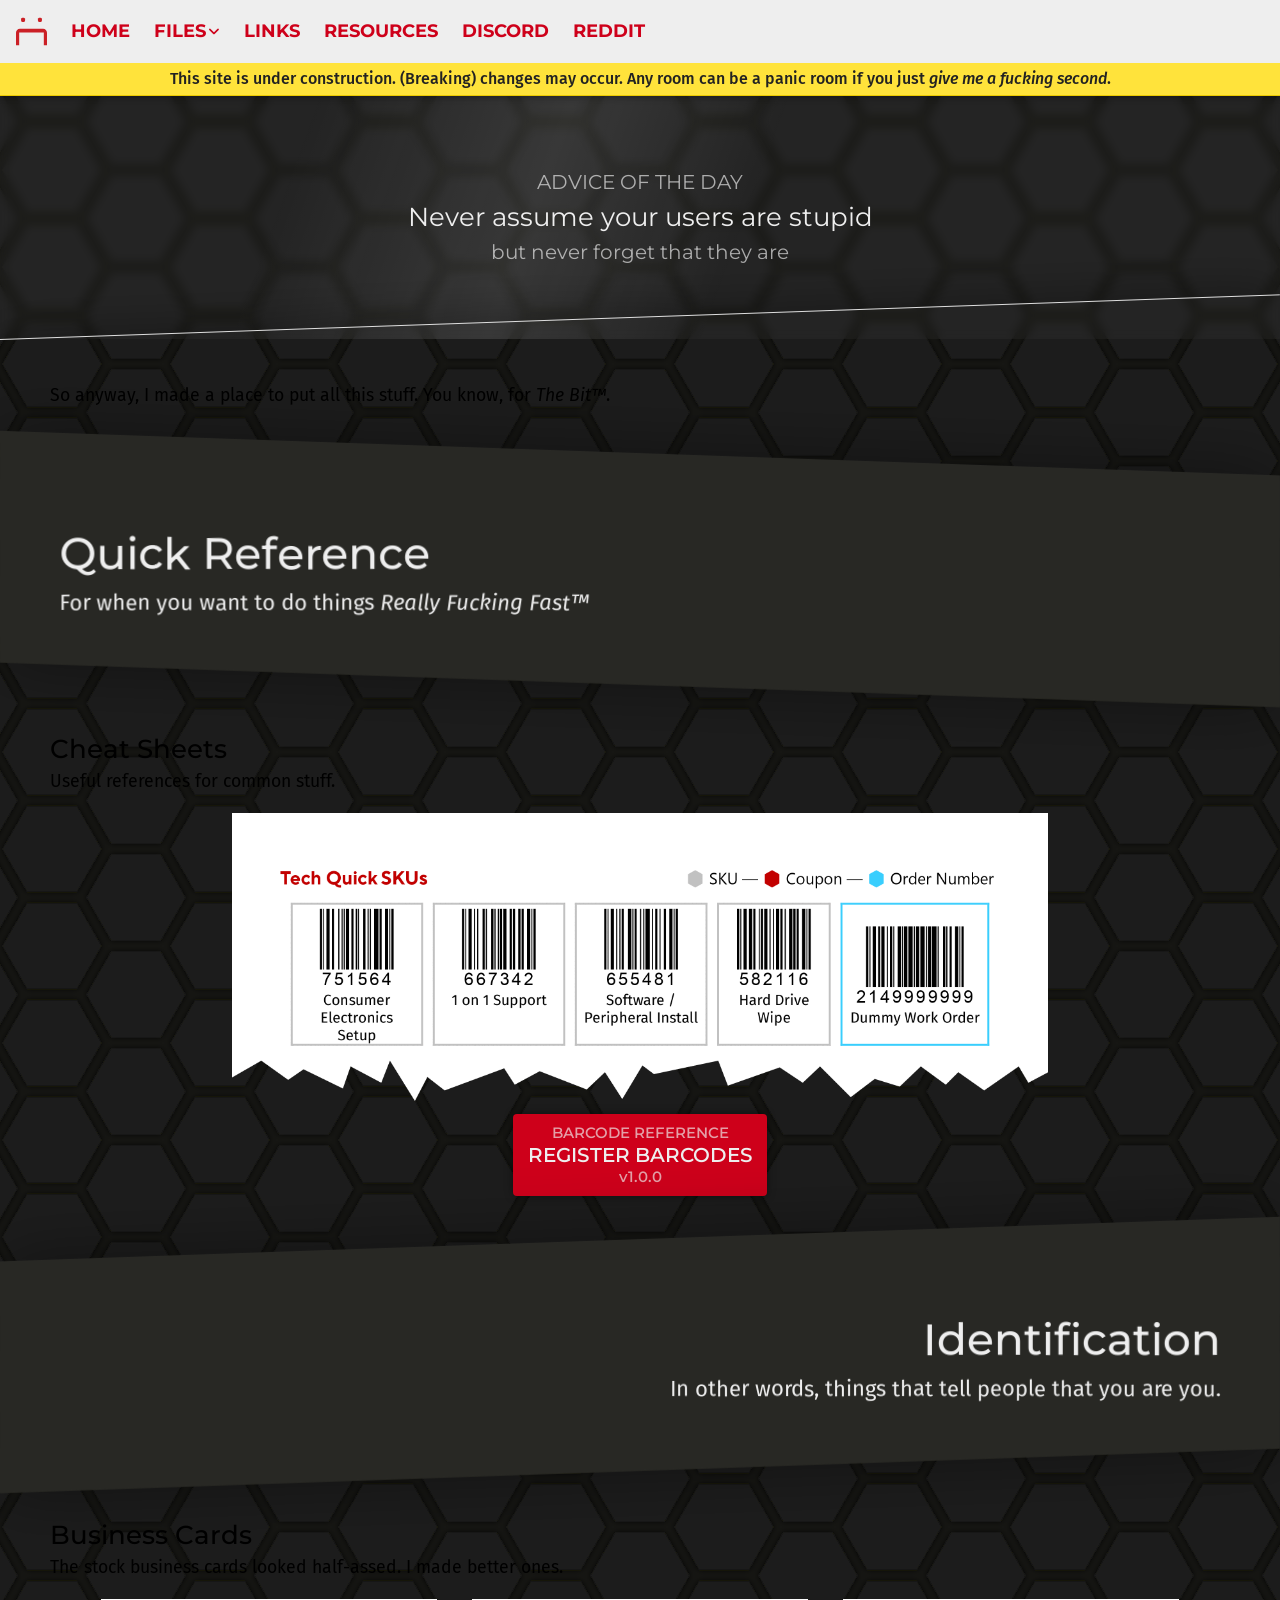
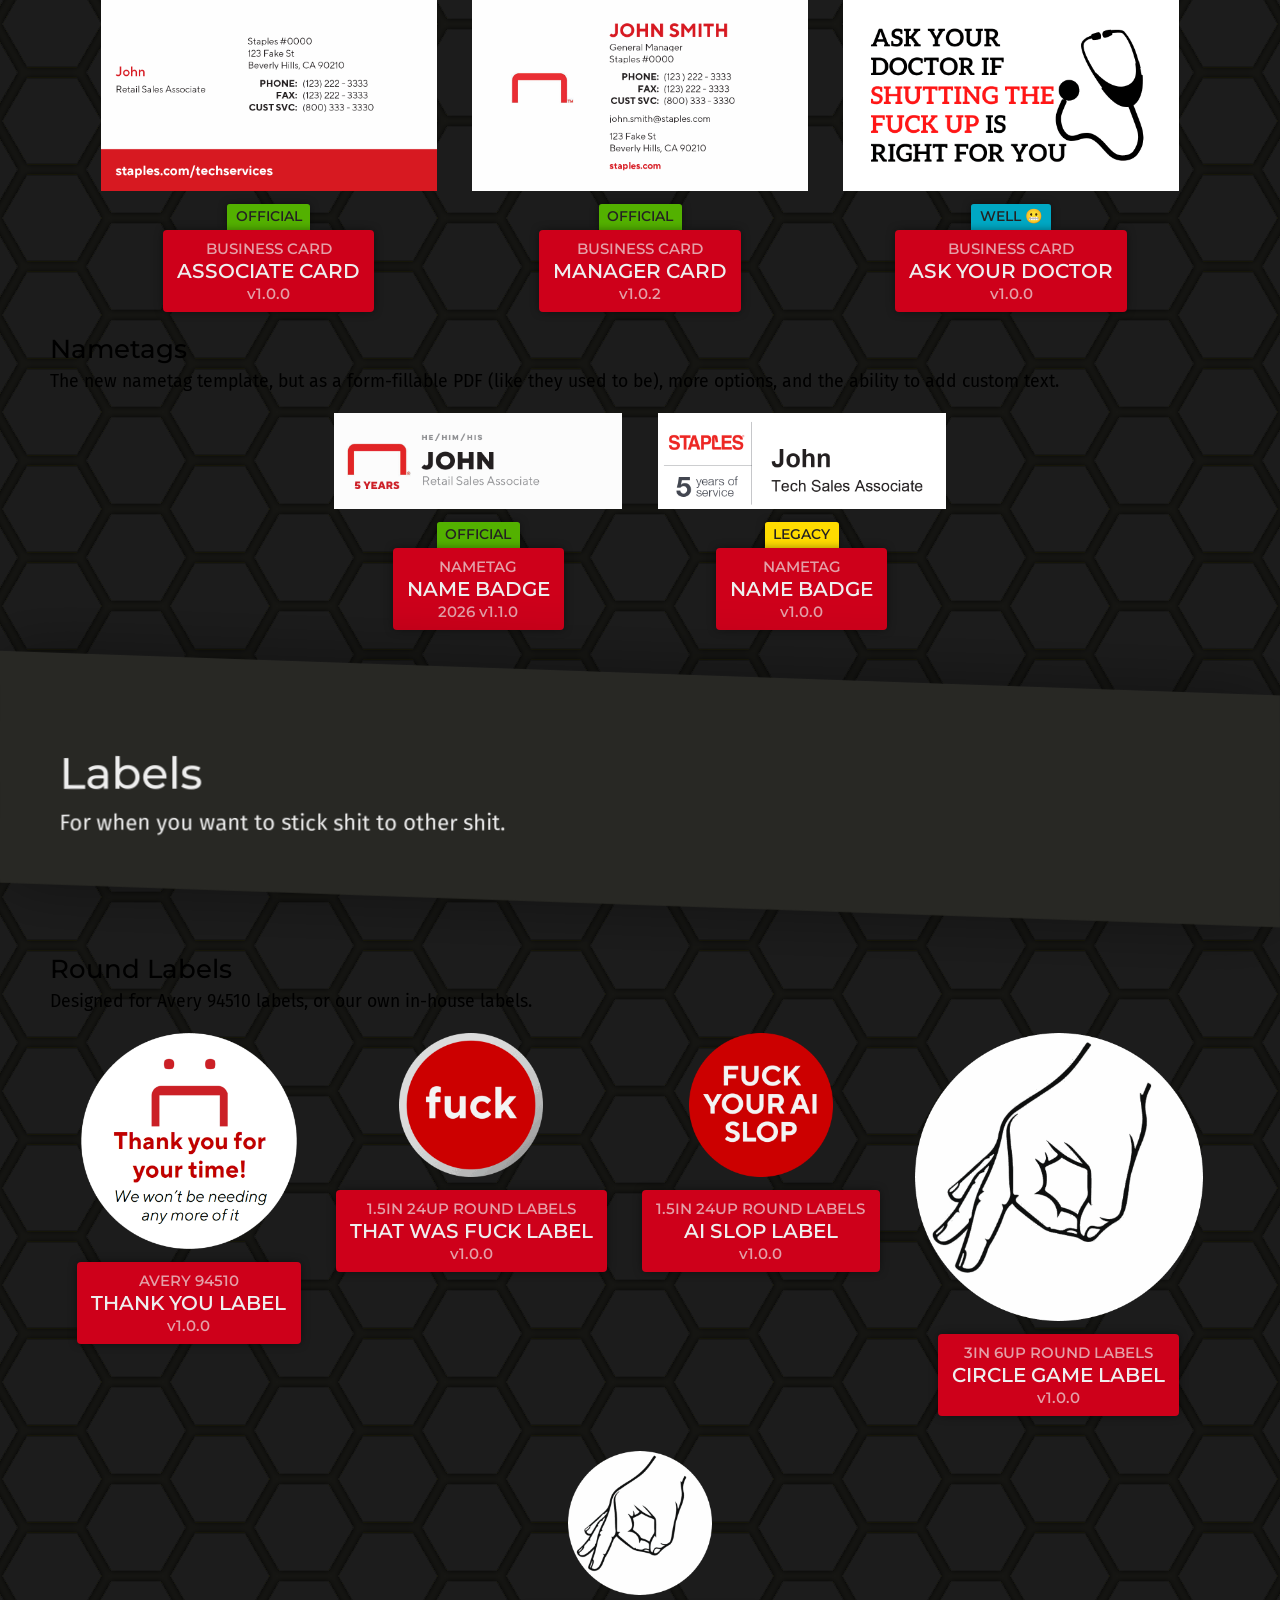
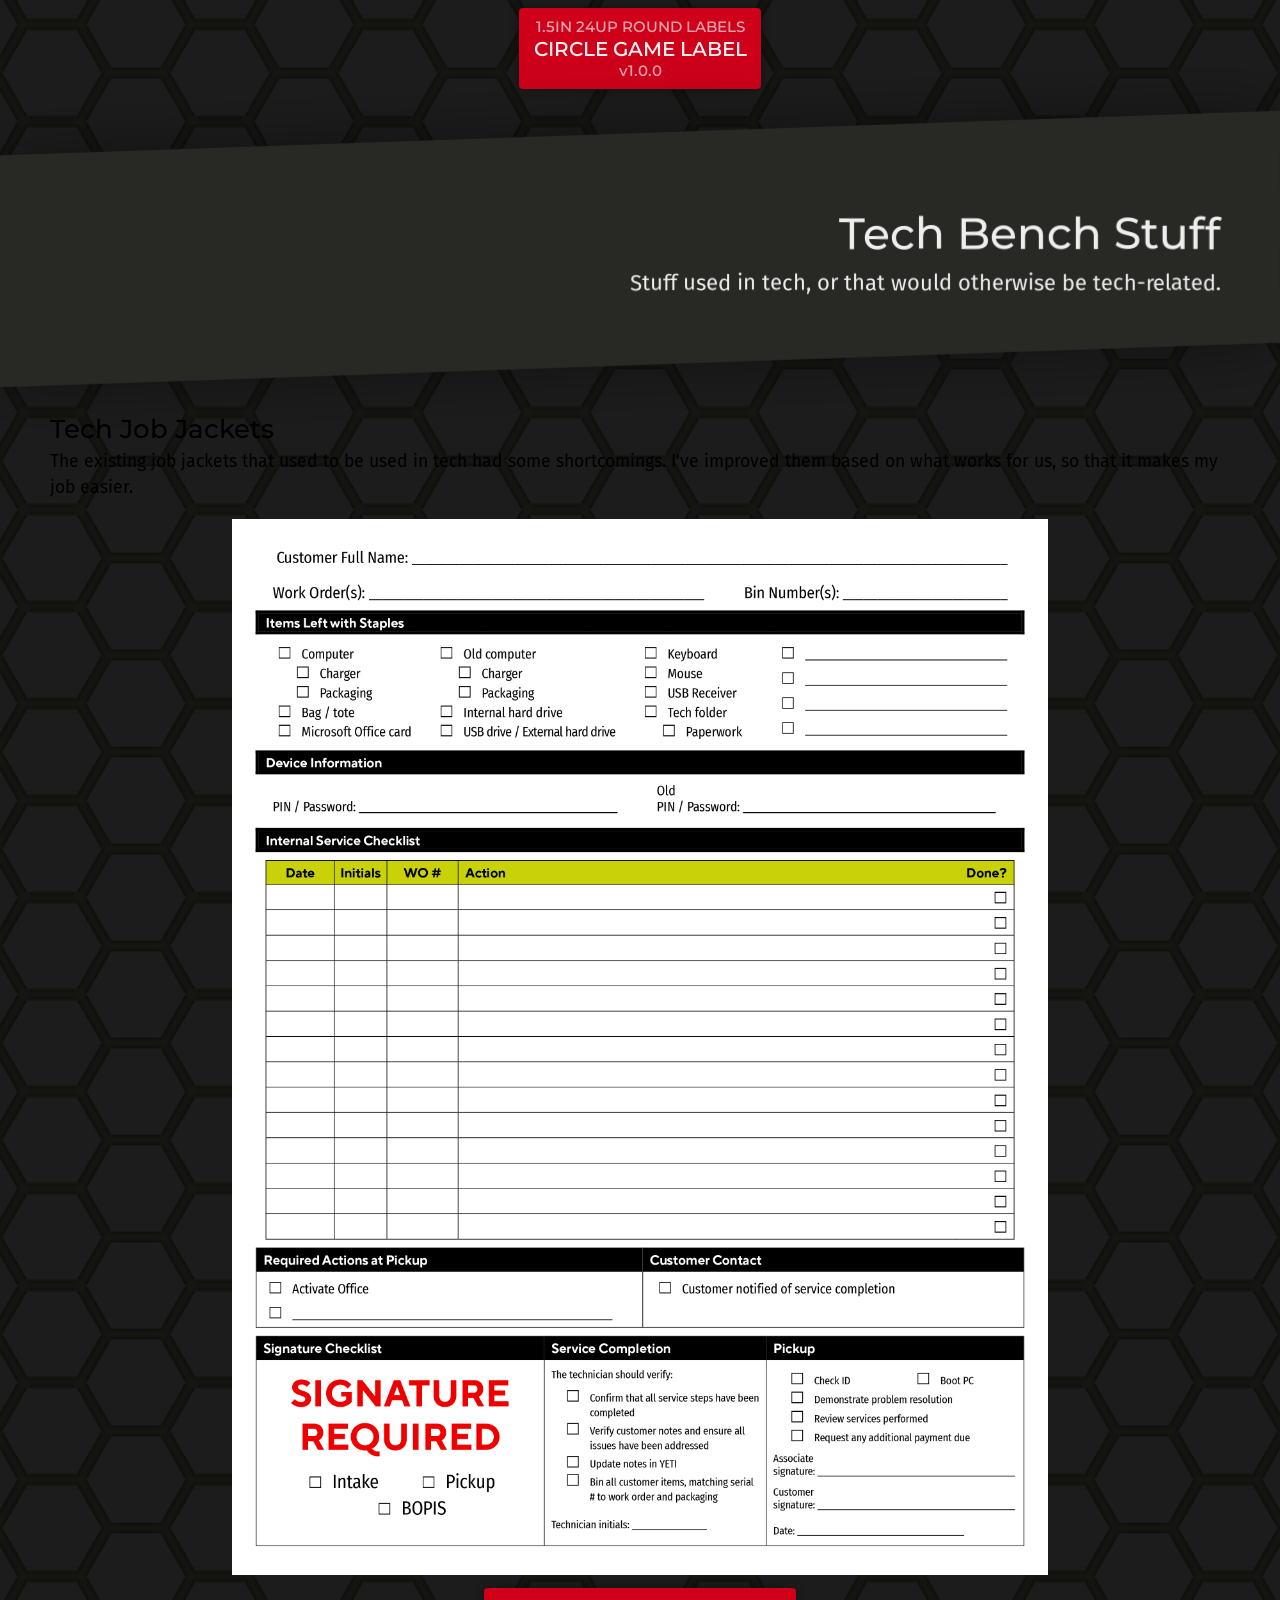
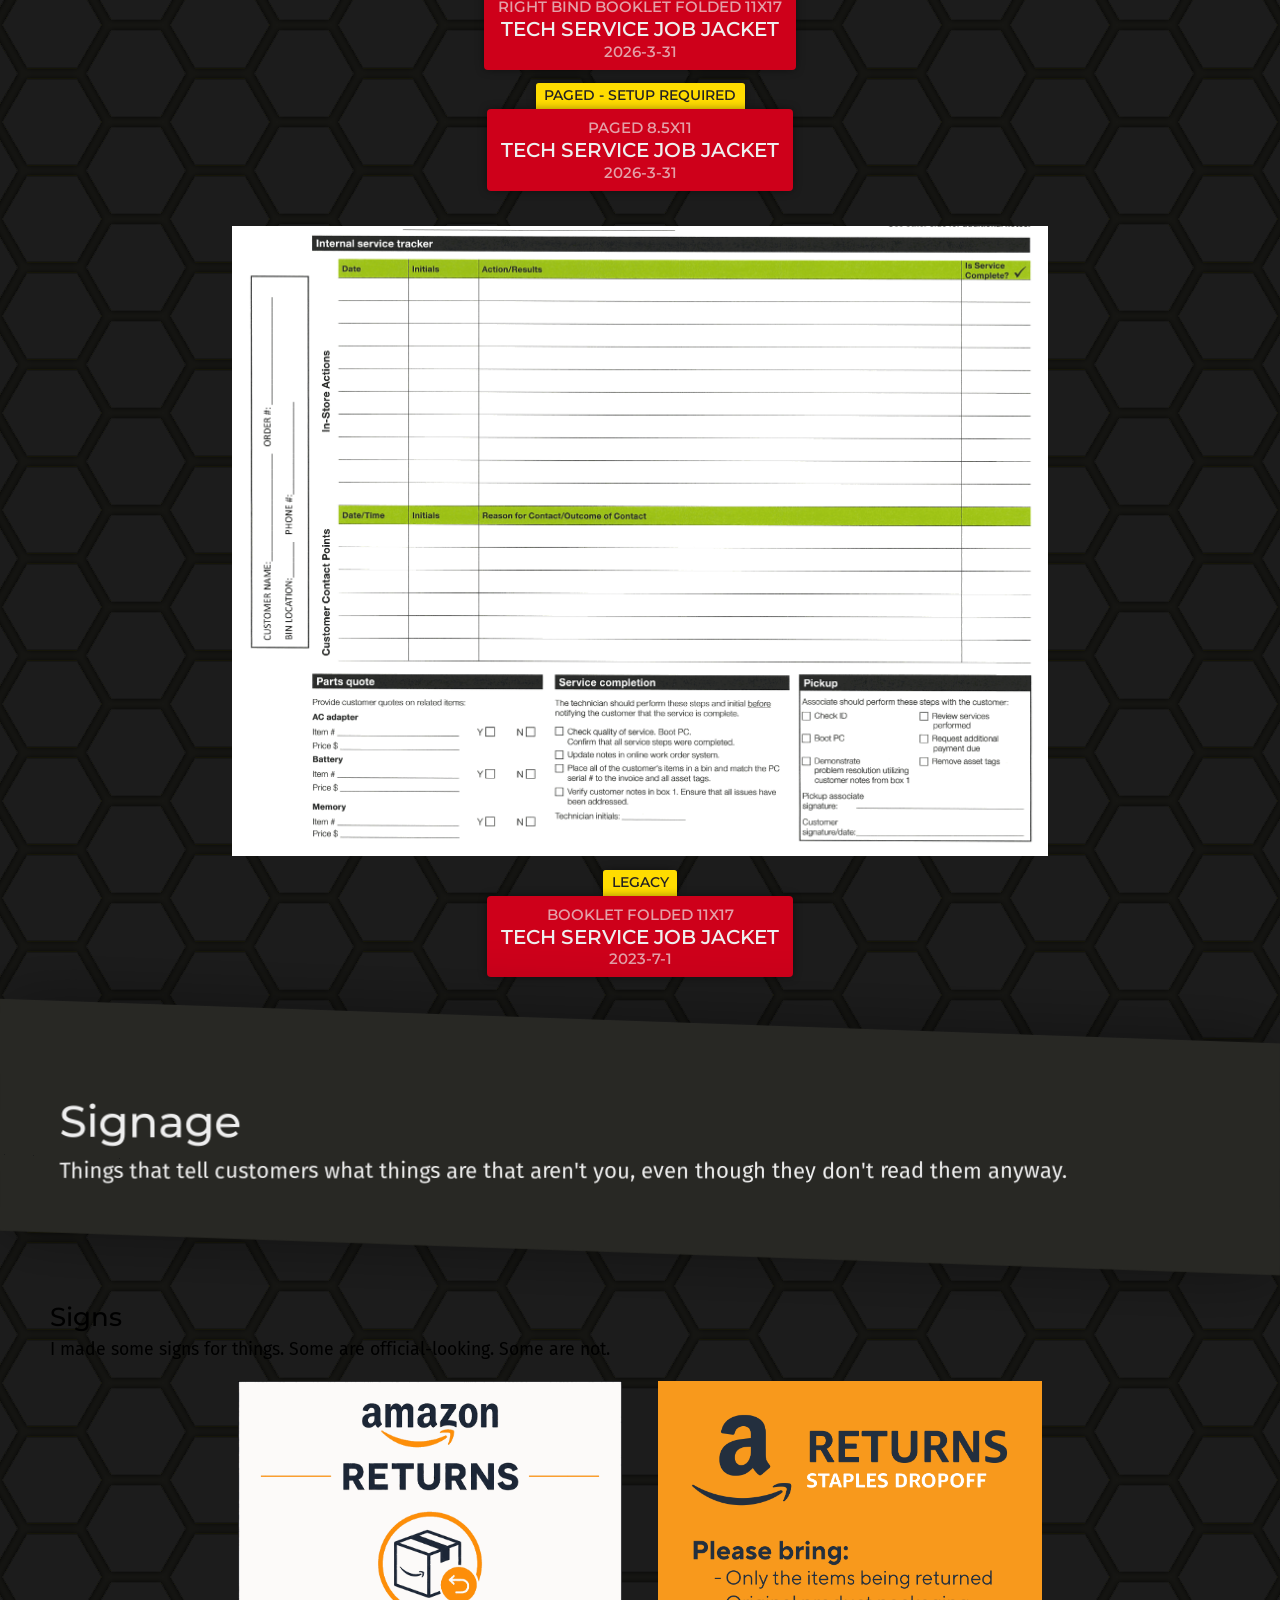
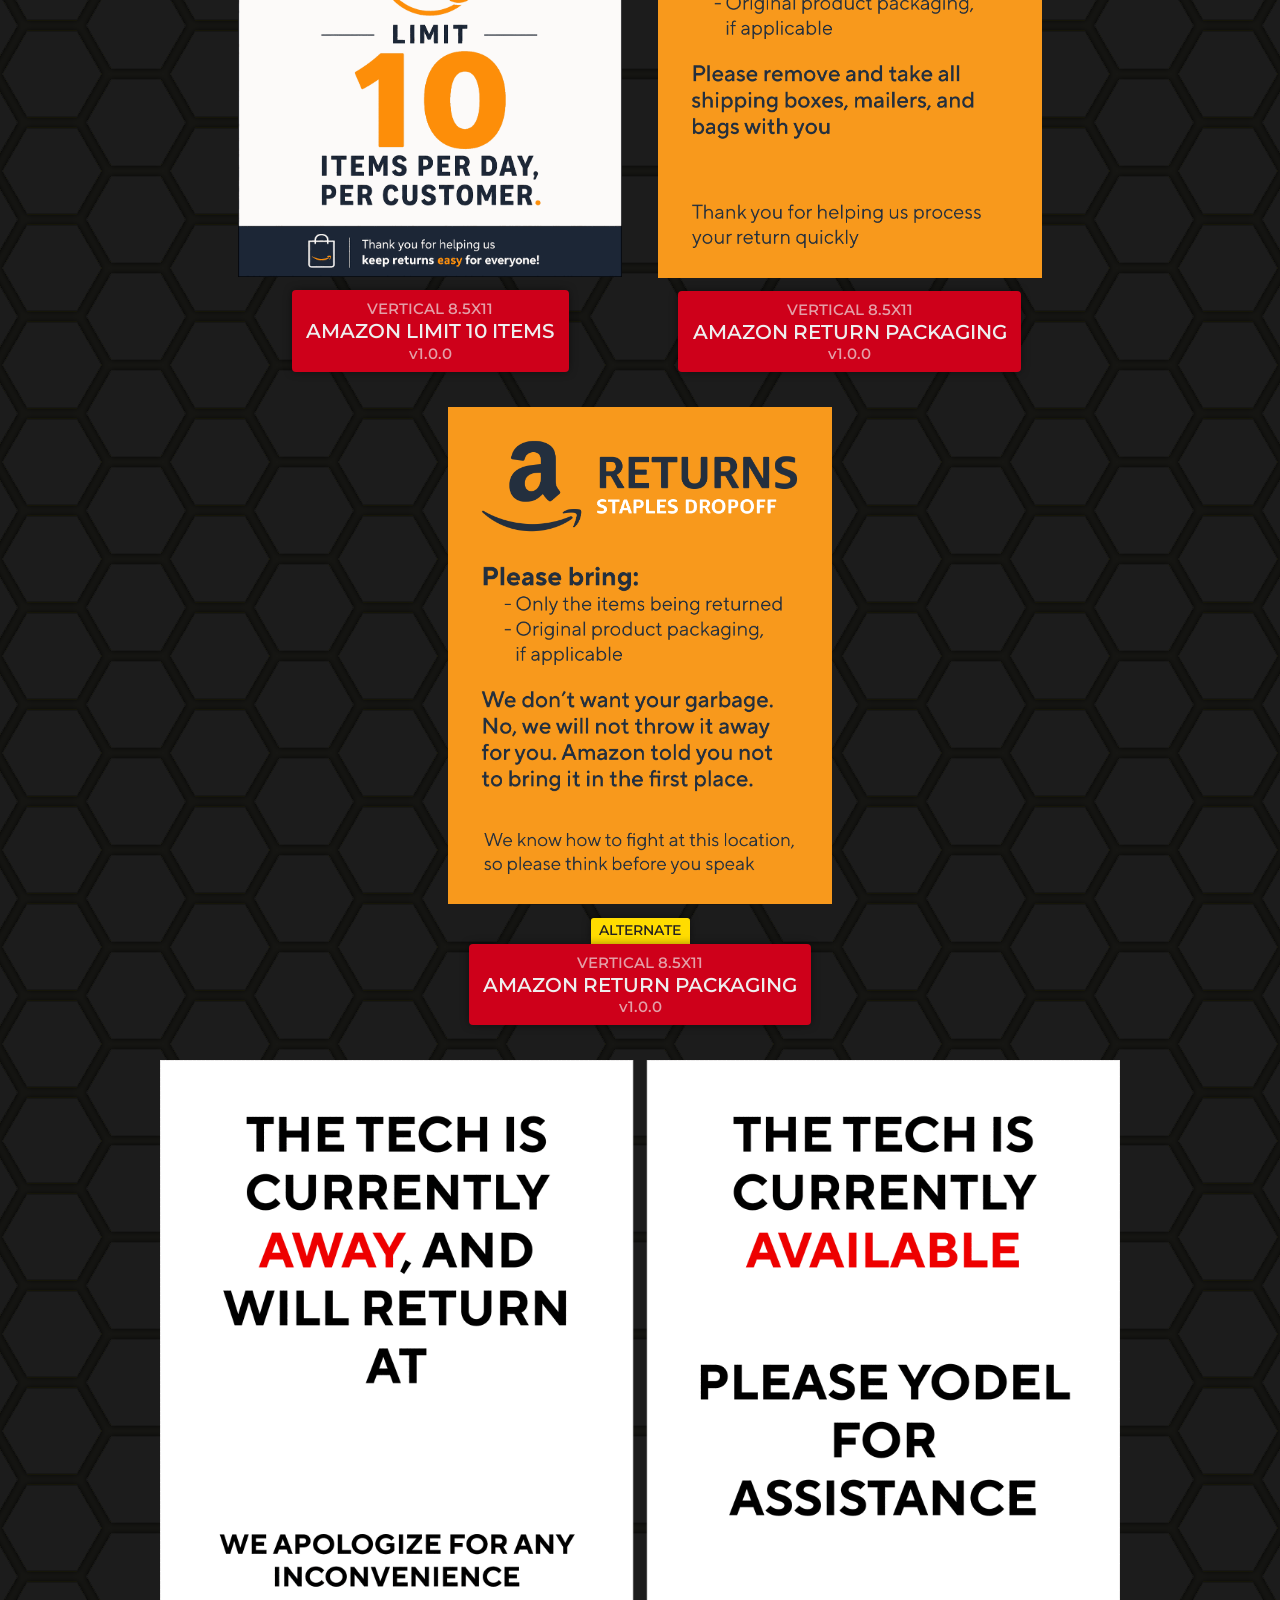
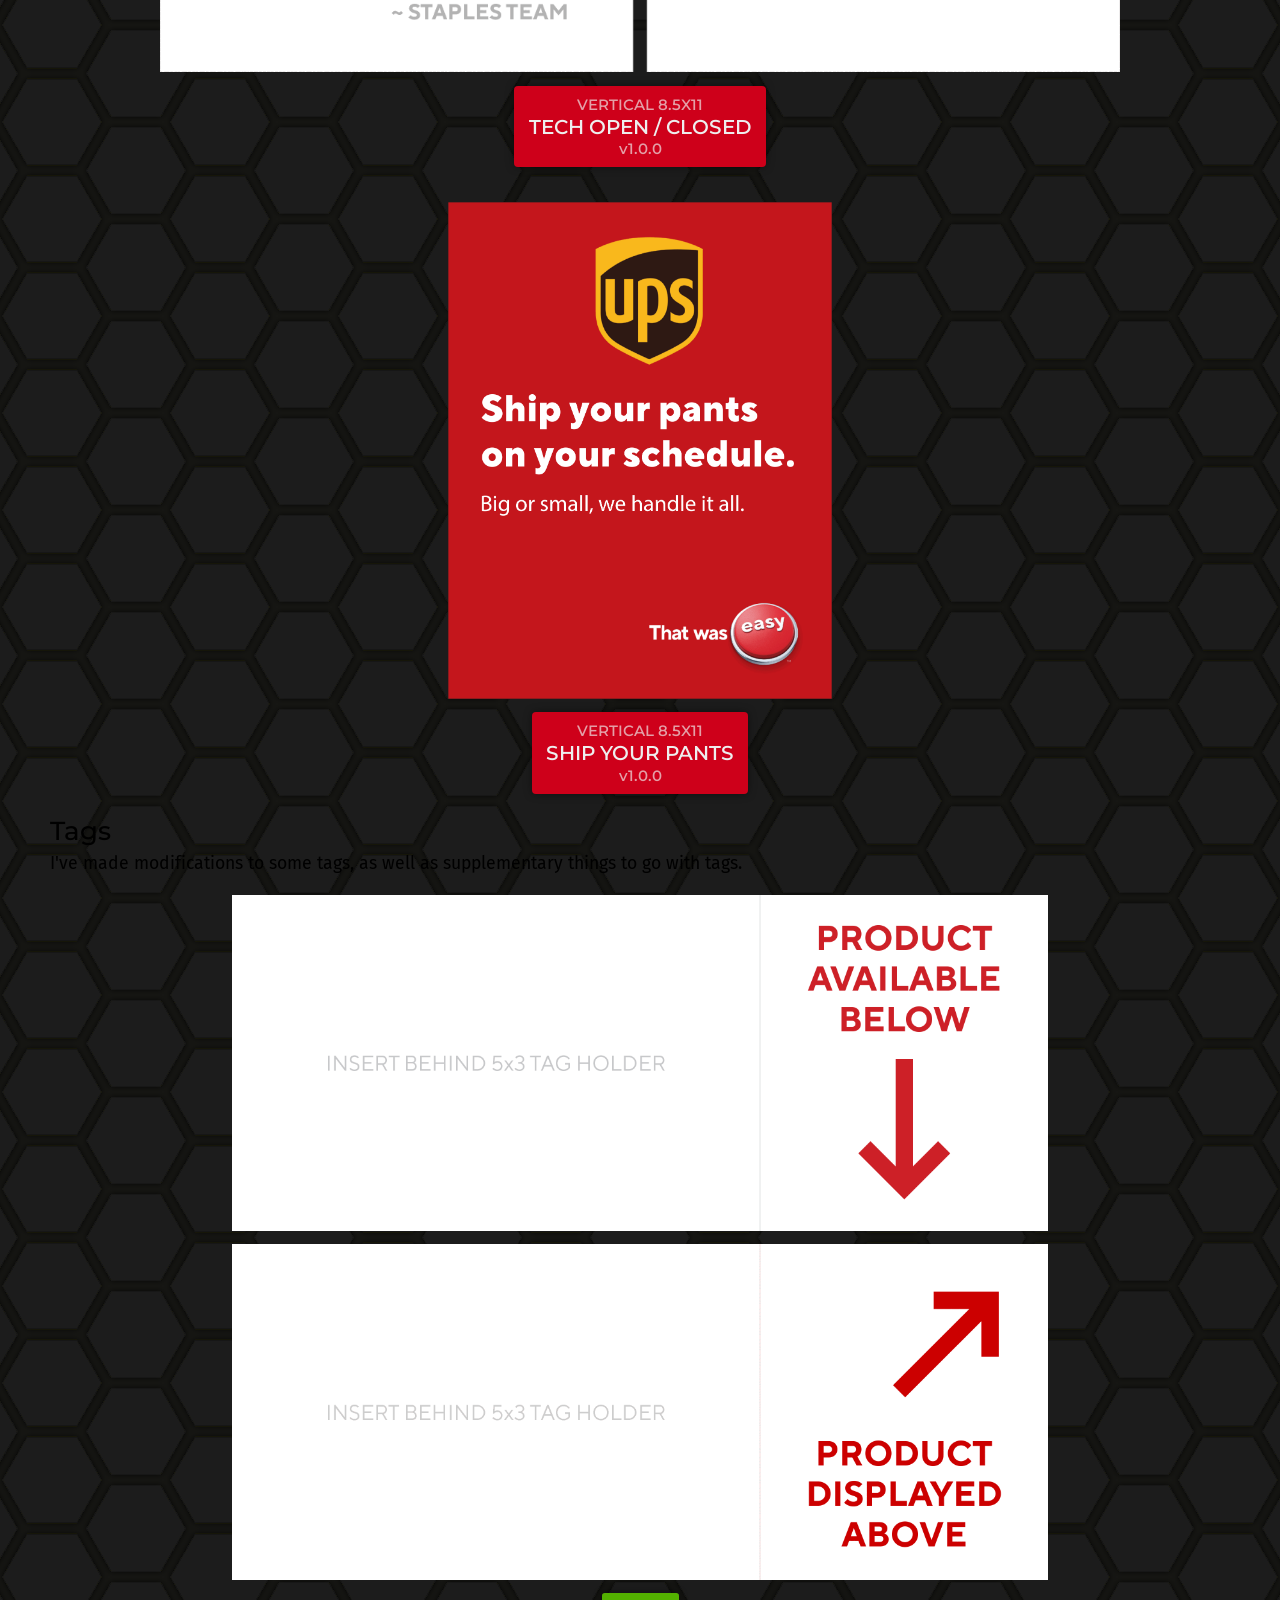
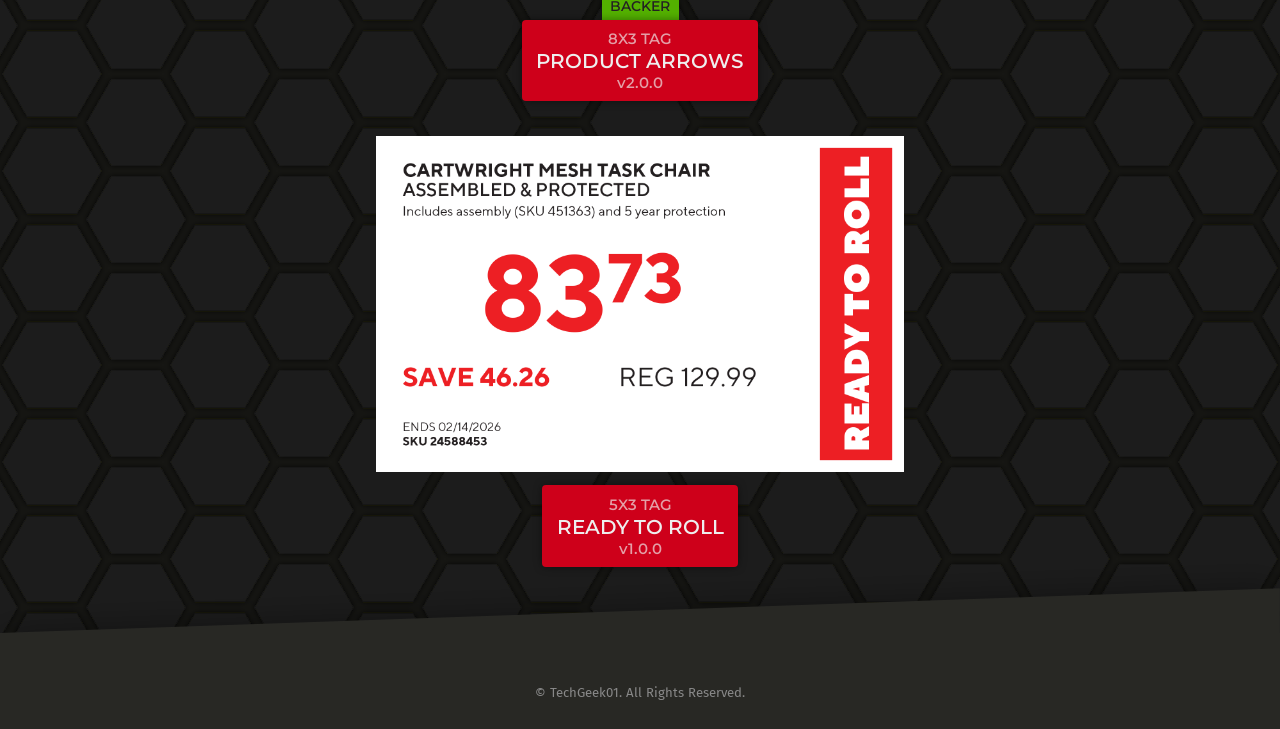
==== index.html @ 24f6da7d "feat: add AI slop label" ====
<!DOCTYPE html>
<html lang="en">
<head>
	<title>Sadples</title>

	<meta http-equiv="Content-Type" content="text/html; charset=utf-8" />
	<meta charset="UTF-8" />
	<meta http-equiv="X-UA-Compatible" content="IE=edge,chrome=1" />
	<meta name="description" content="I made a bunch of stuff. Sometimes, it's useful." />
	<meta name="keywords" content="Sadples">
  	<meta name="author" content="Sadples">
	<link rel="canonical" href="https://sadples.cc/" />
	<meta name="viewport" content="width=device-width,initial-scale=1" />

	<!-- Vector favicon for modern browsers -->
	<link rel="icon" href="/assets/icons/icon.svg" type="image/svg+xml" />

	<!-- Apple Touch icons for iOS home screen -->
	<link rel="apple-touch-icon" href="/assets/icons/apple-touch-icon.png" sizes="180x180">

	<!-- Neutral fallback -->
	<link rel="icon" href="/assets/icons/favicon.ico" sizes="any">

	<meta property="og:image" content="https://sadples.cc/assets/icons/icon-512.png">
	<meta property="og:title" content="Sadples">
	<meta property="og:description" content="I made a bunch of stuff for The Bit™. Sometimes, it's useful stuff.">
	<meta name="twitter:card" content="summary">
	<meta name="twitter:image" content="https://sadples.cc/assets/icons/icon-512.png">

	<link rel="manifest" href="/manifest.json">

	<!-- Google tag (gtag.js) -->
	<script async src="https://www.googletagmanager.com/gtag/js?id=G-BW0C0Z5X0V"></script>
	<script>
		window.dataLayer = window.dataLayer || [];
		function gtag(){dataLayer.push(arguments);}
		gtag('js', new Date());

		gtag('config', 'G-BW0C0Z5X0V');
	</script>

	<link rel="preconnect" href="https://fonts.googleapis.com" crossorigin>
	<link rel="preconnect" href="https://fonts.gstatic.com" crossorigin>
	<link rel="preload" as="style" href="https://fonts.googleapis.com/css2?family=Fira+Code:wght@400;500&family=Fira+Sans:ital,wght@0,400;0,500;1,400;1,500&family=Montserrat:wght@550;700&display=swap" crossorigin>

	<link rel="stylesheet" type="text/css" href="/css/reset.css" />
	<link rel="stylesheet" type="text/css" href="/css/style.css" />
	<link rel="stylesheet" type="text/css" href="/css/fa-v5-font-face.min.css" />
</head>
<body>
	<header>
		<menu>
			<div class="toggle">
				<input type="checkbox" id="menu-btn" name="menu-btn" class="menu-btn" />
				<label class="menu-icon" for="menu-btn">
					<span class="navicon" aria-label="Hamburger menu icon" />
				</label>
			</div>

			<nav>
				<ul>
					<li><img class="logo" src="/assets/icons/icon.svg" alt="Sadples logo" /></li>
					<li><a href="/">Home</a></li>
					<li>
						<details>
							<summary>Files</summary>
							<ul>
								<li><a href="/index.html">All Files</a></li>
								<li><a href="/index.html#reference">Quick Reference</a></li>
								<li><a href="/index.html#identification">Identification</a></li>
								<li><a href="/index.html#labels">Labels</a></li>
								<li><a href="/index.html#tech">Tech Bench Stuff</a></li>
								<li><a href="/index.html#signage">Signage</a></li>
							</ul>
						</details>
					</li>
					<li><a href="/links">Links</a></li>
					<li><a href="/resources">Resources</a></li>
					<li><a href="https://discord.sadples.cc" target="_blank">Discord</a></li>
					<li><a href="https://reddit.com/r/staples" target="_blank">Reddit</a></li>
				</ul>
			</nav>

			<label class="shade" for="menu-btn"></label>
		</menu>

		<div class="alerts">
			<div class="banner warning">
				<p>This site is under construction. (Breaking) changes may occur. Any room can be a panic room if you just <i>give me a fucking second</i>.</p>
			</div>
		</div>
	</header>

	<div id="wrapper">
		<div class="hero short glass">
			<section class="dates">
				<h1 data-type="Advice of the day" data-releasedate="but never forget that they are">Never assume your users are stupid</h1>
			</section>
		</div>

		<div class="content right">
			<section>
				So anyway, I made a place to put all this stuff. You know, for <i>The Bit™</i>.
			</section>

			<div id="reference" class="wedge left">
				<div>
					<h1>Quick Reference</h1>
					<p>For when you want to do things <i>Really Fucking Fast™</i></p>
				</div>
			</div>

			<section>
				<h1>Cheat Sheets</h1>
				<p>Useful references for common stuff.</p>
				<section class="buttons center">
					<section class="card">
						<img src="/files/cheatsheets/register_barcodes_preview.png" alt="Barcode reference sheet" width="816px"/>
						<a class="btn file" href="/files/cheatsheets/Register_Barcodes_v1.0.0.pdf" data-type="Barcode Reference" data-version="v1.0.0" target="_blank">Register Barcodes</a>
					</section>
				</section>
			</section>

			<div id="identification" class="wedge right">
				<div>
					<h1>Identification</h1>
					<p>In other words, things that tell people that you are you.</p>
				</div>
			</div>

			<section>
				<h1>Business Cards</h1>
				<p>The stock business cards looked half-assed. I made better ones.</p>
				<section class="buttons center">
					<section class="card">
						<img src="/files/businesscard/associate_card_preview.png" alt="Associate card front" width="336px" />
						<a class="btn file" href="/files/businesscard/Associate_Business_Card_Fillable_v1.0.0.pdf" data-type="Business Card" data-version="v1.0.0" target="_blank">
							<div class="tag green">Official</div>
							Associate Card
						</a>
					</section>
					<section class="card">
						<img src="/files/businesscard/manager_card_preview.png" alt="Manager card front" width="336px" />
						<a class="btn file" href="/files/businesscard/Manager_Business_Card_Fillable_v1.0.2.pdf" data-type="Business Card" data-version="v1.0.2" target="_blank">
							<div class="tag green">Official</div>
							Manager Card
						</a>
					</section>
					<section class="card">
						<img src="/files/businesscard/askyourdoctor_card_preview.png" alt="Ask Your Doctor card front" width="336px" />
						<a class="btn file" href="/files/businesscard/AskYourDoctor_Business_Card_v1.0.0.pdf" data-type="Business Card" data-version="v1.0.0" target="_blank">
							<div class="tag blue">Well &#x1f62c;</div>
							Ask Your Doctor
						</a>
					</section>
				</section>
			</section>
			
			<section>
				<h1>Nametags</h1>
				<p>The new nametag template, but as a form-fillable PDF (like they used to be), more options, and the ability to add custom text.</p>
				<section class="buttons center">
					<section class="card">
						<img src="/files/nametag/nametag_2026_preview.png" alt="New nametag" width="288px" />
						<a class="btn file" href="/files/nametag/Nametag_2026_Fillable_v1.1.0.pdf" data-type="Nametag" data-version="2026 v1.1.0" target="_blank">
							<div class="tag green">Official</div>
							Name Badge
						</a>
					</section>
					<section class="card">
						<img src="/files/nametag/nametag_legacy_preview.png" alt="Old nametag" width="288px" />
						<a class="btn file" href="/files/nametag/Nametag_Legacy_Template.pdf" data-type="Nametag" data-version="v1.0.0" target="_blank">
							<div class="tag">Legacy</div>
							Name Badge
						</a>
					</section>
				</section>
			</section>

			<div id="labels" class="wedge left">
				<div>
					<h1>Labels</h1>
					<p>For when you want to stick shit to other shit.</p>
				</div>
			</div>

			<section>
				<h1>Round Labels</h1>
				<p>Designed for Avery 94510 labels, or our own in-house labels.</p>
				<section class="buttons center">
					<section class="card">
						<img src="/files/labels/Sadples_ThankYou_Avery_94510_preview.png" alt="Thank You label" width="216px" />
						<a class="btn file" href="/files/labels/Sadples_ThankYou_Avery_94510.pdf" data-type="Avery 94510" data-version="v1.0.0" target="_blank">Thank You label</a>
					</section>
					<section class="card">
						<img src="/files/labels/That_Was_Fuck_1.5in_24up_preview.png" alt="That was fuck label" width="144px" />
						<a class="btn file" href="/files/labels/That_Was_Fuck_1.5in_24up.pdf" data-type="1.5in 24up Round Labels" data-version="v1.0.0" target="_blank">That was fuck label</a>
					</section>
					<section class="card">
						<img src="/files/labels/Fuck_AI_Slop_1.5in_24up_preview.png" alt="Fuck AI slop label" width="144px" />
						<a class="btn file" href="/files/labels/Fuck_AI_Slop_1.5in_24up.pdf" data-type="1.5in 24up Round Labels" data-version="v1.0.0" target="_blank">AI slop label</a>
					</section>
					<section class="card">
						<img src="/files/labels/Circle_Game_3in_6up_preview.png" alt="Circle game label" width="288px" />
						<a class="btn file" href="/files/labels/Circle_Game_3in_6up.pdf" data-type="3in 6up Round Labels" data-version="v1.0.0" target="_blank">Circle game label</a>
					</section>
					<section class="card">
						<img src="/files/labels/Circle_Game_1.5in_24up_preview.png" alt="Circle game label" width="144px" />
						<a class="btn file" href="/files/labels/Circle_Game_1.5in_24up.pdf" data-type="1.5in 24up Round Labels" data-version="v1.0.0" target="_blank">Circle game label</a>
					</section>
				</section>
			</section>

			<div id="tech" class="wedge right">
				<div>
					<h1>Tech Bench Stuff</h1>
					<p>Stuff used in tech, or that would otherwise be tech-related.</p>
				</div>
			</div>

			<section>
				<h1>Tech Job Jackets</h1>
				<p>The existing job jackets that used to be used in tech had some shortcomings. I've improved them based on what works for us, so that it makes my job easier.</p>
				<section class="buttons center">
					<section class="card">
						<img src="/files/tech/jobjacket_preview.png" alt="Tech services job jacket" width="816px"/>
						<a class="btn file" href="/files/tech/Tech_Service_Jacket_2026-03-31.pdf" data-type="Right Bind Booklet Folded 11x17" data-version="2026-3-31" target="_blank">Tech Service Job Jacket</a>
						<a class="btn file" href="/files/tech/Tech_Service_Jacket_2026-03-31_Paged.pdf" data-type="Paged 8.5x11" data-version="2026-3-31" target="_blank">
							<div class="tag">Paged - Setup Required</div>
							Tech Service Job Jacket
						</a>
					</section>
					<section class="card">
						<img src="/files/tech/jobjacket_old_preview.png" alt="Old tech services job jacket" width="816px"/>
						<a class="btn file" href="goodies/tech/Tech_Work_Order_Service_Form_2023-07-01.pdf" data-type="Booklet Folded 11x17" data-version="2023-7-1" target="_blank">
							<div class="tag">Legacy</div>
							Tech Service Job Jacket
						</a>
					</section>
				</section>
			</section>

			<div id="signage" class="wedge left">
				<div>
					<h1>Signage</h1>
					<p>Things that tell customers what things are that aren't you, even though they don't read them anyway.</p>
				</div>
			</div>

			<section>
				<h1>Signs</h1>
				<p>I made some signs for things. Some are official-looking. Some are not.</p>
				<section class="buttons center">
					<section class="card">
						<img src="/files/signs/amazon_limit_10_items_preview.png" alt="Amazon return packaging" width="384px"/>
						<a class="btn file" href="/files/signs/amazon_limit_10_items.png" data-type="Vertical 8.5x11" data-version="v1.0.0" target="_blank">Amazon Limit 10 Items</a>
					</section>
					<section class="card">
						<img src="/files/signs/amazon_packaging_preview.png" alt="Amazon return packaging" width="384px"/>
						<a class="btn file" href="/files/signs/Amazon_Return_Packaging_8.5x11_v1.0.0.pdf" data-type="Vertical 8.5x11" data-version="v1.0.0" target="_blank">Amazon Return Packaging</a>
					</section>
					<section class="card">
						<img src="/files/signs/amazon_packaging_alt_preview.png" alt="Amazon return packaging alternate" width="384px"/>
						<a class="btn file warning" href="/files/signs/Amazon_Return_Packaging_8.5x11_Alternate_v1.0.0.pdf" data-type="Vertical 8.5x11" data-version="v1.0.0" target="_blank">
							<div class="tag">Alternate</div>
							Amazon Return Packaging
						</a>
					</section>
					<section class="card">
						<img src="/files/signs/tech_open_closed_preview.png" alt="Tech open & closed" width="960px"/>
						<a class="btn file" href="/files/signs/Tech_Open_Closed_v1.0.0.pdf" data-type="Vertical 8.5x11" data-version="v1.0.0" target="_blank">Tech Open / Closed</a>
					</section>
					<section class="card">
						<img src="/files/signs/shipyourpants_preview.png" alt="Ship your pants" width="384px"/>
						<a class="btn file" href="/files/signs/Ship_Your_Pants_UPS_8.5x11_v1.0.0.pdf" data-type="Vertical 8.5x11" data-version="v1.0.0" target="_blank">Ship Your Pants</a>
					</section>
				</section>
			</section>
			<section>
				<h1>Tags</h1>
				<p>I've made modifications to some tags, as well as supplementary things to go with tags.</p>
				<section class="buttons center">
					<section class="card">
						<img src="/files/tags/product_avail_arrow_preview.png" alt="Product available arrows" width="816px"/>
						<img src="/files/tags/product_display_arrow_preview.png" alt="Product displayed arrows" width="816px"/>
						<a class="btn file" href="/files/tags/Product_5x3_Arrows_v2.0.0.pdf" data-type="8x3 Tag" data-version="v2.0.0" target="_blank">
							<div class="tag green">Backer</div>
							<span>Product Arrows</span></span>
						</a>
					</section>
					<section class="card">
						<img src="/files/tags/readytoroll_preview.png" alt="Ready to Roll tag" width="528px"/>
						<a class="btn file" href="/files/tags/Ready_to_Roll_5x3_Tag_v1.0.0.pdf" data-type="5x3 Tag" data-version="v1.0.0" target="_blank">Ready to Roll</a>
					</section>
				</section>
			</section>

			<footer class="right">
				<p>© TechGeek01. All Rights Reserved.</p>
			</footer>
		</div>
	</div>
	<script src="/js/enhancements.js"></script>
</body>
</html>
---- css/style.css ----
/* Mobile devices don't seem to like the <link> for some reason */
/* FIXME: Remove this someday, hopefully */
@import url('https://fonts.googleapis.com/css2?family=Fira+Code:wght@400;500&family=Fira+Sans:ital,wght@0,400;0,500;1,400;1,500&family=Montserrat:wght@550;700&display=swap');

/*
 * Variables
 */

:root {
	color-scheme: light dark;

	/* Colors & branding */
	--clr-brand-gray: #303028;
	--clr-brand-red: #cc0000;
	--clr-brand-white: #eee;

	--clr-blue: #00a8c4;
	--clr-gold: #ffdc00;
	--clr-green: #53b100;
	--clr-charcoal: #242222;
	--clr-white: #eee;

	--clr-transparent-black: #0006;
	--clr-slightly-transparent-black: #0009;

	--clr-glass-dark: #ffffff09;
	--clr-glass-dark-reflection: #ffffff18;
	--clr-glass: light-dark(#22222209, #ffffff09);
	--clr-glass-reflection: light-dark(#22222210, #ffffff18);
	--clr-glass-border: light-dark(#22222228, #ffffff28);

	/* Layout - General */
	--clr-text: light-dark(#000, #eee);
	--clr-bg: light-dark(#eee, #22221c);
	--clr-border: light-dark(#ddd, #282824);
	--clr-wedge-text: light-dark(#eee, #22221c);
	--clr-wedge-bg: light-dark(#282824, #eee);
	--clr-hex: #161613;

	/* Layout - Accents */
	--clr-accent: #ce001a;
	--clr-accent-light: #f62000;
	--clr-shade: #0005;
	--clr-shadow: var(--clr-transparent-black);
	--shadow-spread: 3em;

	/* Layout - Wedges */
	--wedge-angle: 2deg;
	/* Set wedge height to prevent gaps */
	--wedge-height: calc(100dvw * tan(var(--wedge-angle))); /* Computed with width * sin(angle) / sin(90 - angle) */
	--wedge-height-margin: calc(var(--width-content) * tan(var(--wedge-angle))); /* Computed with width * sin(angle) / sin(90 - angle) */
	/* Prevent wedge margin from getting too extreme with computed vw */
	--wedge-margin: clamp(2rem, var(--wedge-height-margin), 3.2rem);
	--wedge-text-size: 1.375rem;

	/* Navigation */
	--pad-block-nav: 1rem;
	--pad-inline-nav: 1rem;

	/* Alerts */
	--clr-banner: #d2d2d2;
	--clr-banner-border: #b0b0b0;
	--clr-banner-text: #222;
	--clr-banner-dark: #282824;
	--clr-banner-dark-border: #42423b;
	--clr-banner-dark-text: var(--clr-brand-white);
	--clr-banner-info: #55e1ff;
	--clr-banner-info-border: #00c7f2;
	--clr-banner-info-text: #222;
	--clr-banner-warning: #ffe33b;
	--clr-banner-warning-border: #ecca00;
	--clr-banner-warning-text: #222;
	--clr-banner-orange: #ffcb89;
	--clr-banner-orange-border: #ff993d;
	--clr-banner-orange-text: #222;
	--clr-banner-pink: #ffc6d3;
	--clr-banner-pink-border: #ff5078;
	--clr-banner-pink-text: #222;

	--pad-block-banner: 0.25rem;
	--pad-inline-banner: 0.75rem;

	/* Menu */
	--clr-menu-text: var(--clr-text);

	--size-menu-btn: 3rem;
	--size-menu-hamburger-spacing: 0.375rem;
	--size-menu-hamburger-width: 1.125rem;
	--size-menu-hamburger-height: 0.125rem;
	--spacing-menu-vertical: 0.5rem;
	--width-menu: 20rem;

	--transition-curve-menu: cubic-bezier(.3, .1, .7, .9);
	--transition-duration-menu: 300ms;

	/* Content */
	--size-text: 1.1rem;
	--border-content: 0.0625rem solid var(--clr-border);
	--spacing-content-vertical: 2rem;	
	--width-content: 1250px;
	--pad-content: max(2em, calc((100vw - var(--width-content)) / 2 + 2em));
	--clr-feature-text: #eee;
	--clr-faded-text: #eeea;
	--clr-faded-text-alt: #000a;
	--clr-quote: #888;

	/* Links & buttons */
	--clr-link: var(--clr-accent);
	--clr-link-active: var(--clr-accent-light);

	--clr-button: var(--clr-accent);
	--clr-button-hover: var(--clr-accent-light);
	--clr-button-text: var(--clr-brand-white);
	--clr-button-dark: #464643;
	--clr-button-dark-hover: #4d4d4a;
	--clr-button-coffee: #ffdd00;
	--clr-button-coffee-hover: #ffea00;
	--clr-button-tag: var(--clr-gold);
	--clr-button-tag-text: var(--clr-charcoal);

	/* Animations */
	--transition-curve-default: ease-in-out;
	--transition-curve: cubic-bezier(.18, .89, .32, 1.18);
	--transition-duration: 300ms;
	--transition-duration-btn: 100ms;
	--transition-duration-link: 300ms;
	--wedge-transition-deviation: 0.8;
}

/*
 * Layout reset / standardization
 */

* {
	margin: 0;
	padding: 0;
}

html, body {
	min-height: 100dvh;
}

body {
	background: var(--clr-hex) url('/assets/img/hex-bg.svg') repeat center / 168px 96.99px;
	font-family: "Fira Sans", sans-serif;
	font-size: var(--size-text);
}

#wrapper {
	display: flex;
	min-height: 100dvh;
	flex-direction: column;
}

/*
 * General layout
 */

/* General styling */
h1, h2, h3, h4, h5, h6 {
	font-family: "Montserrat", sans-serif;
	font-weight: 500;
}

p + div,
p + p,
p + section,
section + section,
section + p {
	margin-top: 1em;
}

blockquote {
	color: var(--clr-quote);
	text-align: left;
	border-left: 0.2em solid var(--clr-accent);
	padding: 0.5em 1.25em;
	margin-block: 1em;

	em {
		color: var(--clr-text);
		font-weight: 500;
	}
}

section.card {
	display: inline-flex;
	flex-direction: column;
	align-items: center;
	gap: 0.75em;
}
section.buttons {
	display: flex;
	flex-wrap: wrap;
	align-items: flex-start;
	gap: 2em;

	&.center {
		justify-content: center;
	}
}
section.card + section.card {
	margin-top: 0;
}

.nowrap {
	wrap: nowrap;
}

#wrapper > .content {
	background: url(../assets/img/noise.svg) repeat, linear-gradient(var(--clr-bg));
	background-blend-mode: multiply;
	color: var(--clr-text);
	position: relative;
	width: 100dvw;
	left: 50%;
	right: 50%;
	z-index: 5;
	margin: 0 -50vw;
	padding: 0 var(--pad-content);
	flex: 1;

	/* Wedges */
	&::before {
		content: '';
		display: block;
		position: relative;
		background: inherit;
		margin-inline: calc(-1 * max(2em, ((100vw - var(--width-content)) / 2 + 2em)));
		height: var(--wedge-height);
		z-index: -1;
		box-shadow: 0 0 var(--shadow-spread) var(--clr-shadow);
		clip-path: inset(calc(-1 * var(--shadow-spread)) 0 0 0);
		border-top: var(--border-content);
		background-blend-mode: multiply;
	}

	&.left::before {
		transform-origin: bottom right;
		transform: skewY(var(--wedge-angle));
	}
	&.right::before {
		transform-origin: bottom left;
		transform: skewY(calc(-1 * var(--wedge-angle)));
	}
}

.content footer {
	text-align: center;
	background: var(--clr-wedge-bg);
	font-size: 0.75em;
	color: #888;
	position: relative;
	width: 100vw;
	left: 50%;
	right: 50%;
	/* Margin normally --wedge-margin. Since the angle is provided on the footer via
	the ::before pseudo class, and the pseudoelement sticks out past the footer itself,
	the extra overlap needs to be added. This extra margin needed is half of the height
	of the pseudoelement (--wedge-height), since the midpoint of it is on the edge of
	the footer, effectively cutting that height in half. */
	margin: calc(var(--wedge-margin) + var(--wedge-height) / 2) -50vw 0;
	padding: 0 max(2em, calc((100vw - var(--width-content)) / 2 + 2em)) 2em;

	&::before {
		content: '';
		display: block;
		position: relative;
		background: inherit;
		margin-inline: calc(-1 * max(2em, ((100vw - var(--width-content)) / 2 + 2em)));
		/* Chromium browsers leave an ugly edge on the bottom of the pseudoelement where the
		shadow would be. Fix is to add a few pixels to the height, and then clip that off of
		the bottom to remove the ugly edge caused by the bad antialiasing of the shadow. */
		height: calc(var(--wedge-height) + 5px);
		z-index: -1;
		box-shadow: 0 0 var(--shadow-spread) var(--clr-shadow);
		clip-path: inset(calc(-1 * var(--shadow-spread)) 0 5px 0);
		-webkit-backface-visibility: hidden;
		transition: transform var(--transition-duration) var(--transition-curve);
	}
	&.left {
		&::before {
		transform-origin: bottom right;
		transform: skewY(var(--wedge-angle));
		}
		&:hover::before {
			transform: skewY(calc(var(--wedge-transition-deviation) * var(--wedge-angle)));
		}
	}
	&.right {
		&::before {
			transform-origin: bottom left;
			transform: skewY(calc(-1 * var(--wedge-angle)));
		}
		&:hover::before {
			transform: skewY(calc(-1 * var(--wedge-transition-deviation) * var(--wedge-angle)));
		}
	}
}
.wedge a,
footer a {
	color: var(--clr-link);

	&:focus, &:hover {
		color: var(--clr-link-active);
	}
	&::after {
		background: var(--clr-link-active);
	}
}

.wedge {
	background: var(--clr-wedge-bg);
	position: relative;
	width: 100vw;
	left: 50%;
	right: 50%;
	margin: var(--wedge-margin) -50vw;
	padding: calc(var(--wedge-height) + 1em) max(2em, calc((100vw - var(--width-content)) / 2 + 2em));
	font-size: var(--wedge-text-size);
	color: var(--clr-wedge-text);
	box-shadow: 0 0 var(--shadow-spread) var(--clr-shadow);
	z-index: 5;

	@media screen and (min-width: 651px) {
		scroll-margin-top: calc(var(--size-text) + 2 * var(--pad-block-nav));
	}

	&, > div {
		transition: transform var(--transition-duration) var(--transition-curve);
	}

	&.left {
		transform: skew(var(--wedge-angle)) rotate(var(--wedge-angle));

		> div {
			transform: rotate(calc(-1 * var(--wedge-angle))) skew(calc(-1 * var(--wedge-angle)));
		}

		&:hover {
			transform: skew(calc(var(--wedge-transition-deviation) * var(--wedge-angle))) rotate(calc(var(--wedge-transition-deviation) * var(--wedge-angle)));
			
			> div {
				transform: rotate(calc(-1 * var(--wedge-transition-deviation) * var(--wedge-angle))) skew(calc(-1 * var(--wedge-transition-deviation) * var(--wedge-angle)));
			}
		}
	}
	&.right {
		text-align: right;
		transform: skew(calc(-1 * var(--wedge-angle))) rotate(calc(-1 * var(--wedge-angle)));

		> div {
			transform: rotate(var(--wedge-angle)) skew(var(--wedge-angle));
		}

		&:hover {
			transform: skew(calc(-1 * var(--wedge-transition-deviation) * var(--wedge-angle))) rotate(calc(-1 * var(--wedge-transition-deviation) * var(--wedge-angle)));

			> div {
				transform: skew(calc(var(--wedge-transition-deviation) * var(--wedge-angle))) rotate(calc(var(--wedge-transition-deviation) * var(--wedge-angle)));
			}
		}
	}
}

span.arrow {
	font-size: 2em;
	position: relative;
	top: 0.08em;
	line-height: 0.25;
	overflow: hidden;
}

/* Links */
a {
	&:focus {
		outline: none;
	}

	&.disabled {
		pointer-events: none;

		&.btn {
			opacity: 30%;
		}
	}
}

/* Text links */
a:not(.btn):not(.swatch), menu nav details > summary {
	display: inline-block;
	position: relative;
	padding-bottom: 0.2em;
	margin-bottom: -0.2em;
	text-decoration: none;
	color: var(--clr-link);
	transition: color var(--transition-duration-link) var(--transition-curve-default);

	&:focus, &:hover {
		color: var(--clr-link-active);

		&::before {
			transform: scaleX(1);
			transform-origin: left;
		}
	}

	&::before {
		content: '';
		position: absolute;
		bottom: 0.15em;
		left: 0;
		width: 100%;
		height: 0.1em;
		background: var(--clr-link-active);
		transform: scaleX(0);
		transform-origin: right;
		transition: transform var(--transition-duration-link) ease-in;
	}
}

/* Link buttons */
a.btn {
	--btn-shadow: 0 0 0.5rem var(--clr-shadow);
	box-shadow: var(--btn-shadow);
	transition-property: background, filter, top, left, box-shadow;
	transition-duration: var(--transition-duration-btn);
	transition-timing-function: var(--transition-curve-default);
	position: relative;
	top: 0;
	left: 0;

	&:hover, &:focus {
		top: -0.1rem;
		left: -0.1rem;
		box-shadow: 0.2rem 0.2rem 0.5rem var(--clr-shadow);
	}

	&, &:hover, &:focus, &:active {
		text-decoration: none;
	}

	/* Standard buttons */
	&:not(.img) {
		--button-bg: var(--clr-button);
		--button-hover-bg: var(--clr-button-hover);
		--button-text: var(--clr-button-text);

		display: inline-flex;
		padding: 0.45em 0.7em;
		align-items: center;
		background: var(--button-bg);
		color: var(--button-text);
		border-radius: 0.25rem;
		font-size: 1.15em;
		font-weight: 550;
		font-family: "Montserrat", sans-serif;
		text-transform: uppercase;

		&:hover {
			background: var(--button-hover-bg);
		}

		&.dark {
			--button-bg: var(--clr-button-dark);
			--button-hover-bg: var(--clr-button-dark-hover);
		}
		&.coffee {
			--button-bg: var(--clr-button-coffee);
			--button-hover-bg: var(--clr-button-coffee-hover);
			--button-text: var(--clr-brand-gray);
			padding: 0.75em;

			img {
				height: 1.5em;
			}
		}
	}

	/* File buttons */
	&.file {
		--file-type: attr(data-type);
		--file-version: attr(data-version);

		--tag-font-size: 0.7em;
		--tag-margin-vertical: 0.3em;
		--tag-margin-horizontal: 0.6em;

		display: flex;
		flex-direction: column;
		text-align: center;
		min-width: 0;
		line-height: 1.25;

		&::before, &::after {
			color: var(--clr-faded-text);
			font-size: 0.75em;
		}
		&::before {
			content: attr(data-type);
		}
		&::after {
			content: attr(data-version);
			text-transform: none;
		}

		&:has(.tag) {
			position: relative;
			margin-top: calc(var(--tag-font-size) + 2 * var(--tag-margin-vertical));
		}
		.tag {
			--tag-bg: var(--clr-button-tag);
			--tag-text: var(--clr-button-tag-text);

			display: block;
			position: absolute;
			background: var(--tag-bg);
			color: var(--tag-text);
			font-size: var(--tag-font-size);
			padding: var(--tag-margin-vertical) var(--tag-margin-horizontal);
			bottom: 100%;
			z-index: -1;
			border-radius: 0.2em 0.2em 0 0;
			box-shadow: var(--btn-shadow);

			&.blue {
				--tag-bg: var(--clr-blue);
			}
			&.green {
				--tag-bg: var(--clr-green);
			}
		}
	}

	&.img {
		display: flex;
		flex-direction: column;
		width: 9em;
		height: 9.5em;
		border: 1px solid var(--clr-brand-red);
		border-radius: 0.5em;
		position: relative;
		overflow: hidden;

		&.disabled {
			opacity: 30%;
		}

		&:hover {
			div.img > img {
				filter: none;
			}
		}

		div.img {
			flex: 1;
			display: flex;
			flex-direction: column;
			align-items: center;
			justify-content: center;
			min-height: 0;

			img {
				min-height: 0;
				object-fit: cover;
				filter: grayscale(20%) brightness(80%);
				transition: filter var(--transition-duration-btn) var(--transition-curve-default);
			}
		}

		div.title {
			background: var(--clr-shade);
			color: var(--clr-brand-white);
			font-size: 0.8em;
			padding: 0.25em 0.5em;
			text-align: center;
		}
	}
}

/* HTML: <div class="loader"></div> */
.loader {
	width: 50px;
	aspect-ratio: 1;
	color:#dc1818;
	background:
		radial-gradient(circle at 60% 65%, currentColor 62%, #0000 65%) top left,
		radial-gradient(circle at 40% 65%, currentColor 62%, #0000 65%) top right,
		linear-gradient(to bottom left, currentColor 42%,#0000 43%) bottom left ,
		linear-gradient(to bottom right,currentColor 42%,#0000 43%) bottom right;
	background-size: 50% 50%;
	background-repeat: no-repeat;
	position: relative;

	&::after {
		content: "";
		position: absolute;
		inset: 0;
		background: inherit;
		opacity: 0.4;
		animation: l3 1s infinite;
	}
}
@keyframes l3 {
	to {transform:scale(1.8);opacity:0}
}

/*
 * Navigation
 */

header {
	position: sticky;
	top: 0;
	z-index: 10;

	.alerts {
		> :last-child {
			box-shadow: 0 0 0.5rem var(--clr-shadow);
			clip-path: inset(0 -0.5rem -0.5rem -0.5rem);
		}
	}
}

menu {
	/* Full-screen overlay container */
	position: fixed;
	top: 0;
	left: 0;
	z-index: 20;
	display: flex;
	max-width: 100dvw;
	height: 100dvh;

	/* Checkbox is always hidden; label is the UI */
	input[type=checkbox] {
		display: none;
	}

	/* Toggle area exists to host the checkbox + label */
	.toggle {
		width: 0;
		height: var(--size-menu-btn);
		display: flex;
		justify-content: flex-start;
		z-index: 15;
		transition: width var(--transition-duration-menu) var(--transition-curve-menu);
	}

	/* Hamburger label */
	.menu-icon {
		cursor: pointer;
		display: flex;
		align-items: baseline;
		padding-block: calc((var(--size-menu-btn) - var(--size-menu-hamburger-height)) / 2);
		padding-left: calc((var(--size-menu-btn) - var(--size-menu-hamburger-width)) / 2);
		position: absolute;
		height: var(--size-menu-btn);
		width: var(--size-menu-btn);
		-webkit-user-select: none;
		user-select: none;
		visibility: visible;
		background: var(--clr-bg);
		border-right: var(--border-content);
		border-bottom: var(--border-content);
		border-bottom-right-radius: 0.5em;
	}

	/* Hamburger bars */
	.navicon {
		background: var(--clr-text);
		display: block;
		height: var(--size-menu-hamburger-height);
		width: var(--size-menu-hamburger-width);
		position: relative;

		&::before {
			top: var(--size-menu-hamburger-spacing);
		}
		&::after {
			top: calc(-1 * var(--size-menu-hamburger-spacing));
		}
		&::before,
		&::after {
			background: var(--clr-text);
			display: block;
			width: 100%;
			height: 100%;
			content: "";
			position: absolute;
			transition: all 0.2s ease-out;
		}
	}

	/* Nav panel */
	nav {
		width: var(--width-menu);
		height: 100vh;
		overflow-y: auto;
		scrollbar-width: none;

		background: var(--clr-bg);
		color: var(--clr-text);
		border-right: var(--border-content);

		position: fixed;
		top: 0;
		left: calc(-1 * var(--width-menu));
		z-index: 10;

		padding: var(--pad-block-nav) var(--pad-inline-nav);
		padding-top: var(--size-menu-btn);

		transition-property: left;
		transition-duration: var(--transition-duration-menu);
		transition-timing-function: var(--transition-curve-menu);

		img.logo {
			height: 1.75em;
		}

		/* Mobile: vertical list */
		> ul {
			display: flex;
			flex-direction: column;
			align-items: stretch;
			gap: 0.5rem;
			margin: 0;
			padding: 0;

			> li {
				font-family: "Montserrat", sans-serif;
				font-weight: 700;
				text-transform: uppercase;
				list-style: none;
			}
		}

		a {
			white-space: nowrap;
		}

		/* Submenus via details: accordion style */
		li details {
			> summary {
				cursor: pointer;
				list-style: none;
				user-select: none;

				&::-webkit-details-marker {
					display: none;
				}

				&::after {
					position: relative;
					font-family: "Font Awesome 5 Free";
					font-weight: 900;
					font-size: 0.75em;
					padding-left: 0.2em;
					top: -0.1em;
					content: "\f107";
				}
			}

			&[open] > summary::after {
				content: "\f106";
			}

			> ul {
				margin: 0.5rem 0 0;
				padding: 0.75rem;
				list-style: none;
				display: none;
				flex-direction: column;
				gap: 0.5rem;
				background: #eeeeee18;
				border-radius: 0.5rem;
			}

			&[open] > ul {
				display: flex;
			}
		}
	}

	/* Shade */
	.shade {
		background: transparent;
		flex-grow: 1;
		pointer-events: none;

		transition-property: background, -webkit-backdrop-filter, backdrop-filter;
		transition-duration: var(--transition-duration-menu);
		transition-timing-function: var(--transition-curve-default);
	}

	/* Open state */
	&:has(.menu-btn:checked) {
		width: 100vw;
		left: 0;

		nav {
			left: 0;
			box-shadow: 0 0 3rem var(--clr-shadow-content);
		}

		.shade {
			background: var(--clr-shade);
			-webkit-backdrop-filter: blur(0.2rem);
			backdrop-filter: blur(0.2rem);
			pointer-events: auto;
		}
	}
}

/* Prevent scrolling when menu open */
body:has(.menu-btn:checked) {
	overflow: hidden;
}

@media screen and (min-width: 651px) {
	menu {
		position: static;
		inset: auto;
		height: auto;
		max-width: none;
		display: flex;
		flex-wrap: wrap;

		.toggle,
		.shade {
			display: none;
		}

		nav {
			position: static;
			width: 100%;
			height: auto;
			overflow: visible;
			border-right: none;

			left: auto;
			top: auto;
			padding: var(--pad-block-nav) var(--pad-inline-nav);
			box-shadow: none;
			transition: none;

			/* Desktop: horizontal list */
			> ul {
				flex-direction: row;
				gap: 1.5rem;
				align-items: center;
			}

			/* Desktop dropdown positioning */
			li details {
				position: relative;
				width: auto;

				> ul {
					position: absolute;
					top: 100%;
					left: 0;
					margin: 0;
					background: var(--clr-brand-gray);
					border-radius: 0.5rem;
					border: var(--border-content);
					box-shadow: 0 0 2rem var(--clr-shadow-content);
					min-width: 14rem;
					padding: 1rem;
				}
			}
		}
	}
}

/* Alerts */
.banner {
	--banner-bg: var(--clr-banner);
	--banner-border: var(--clr-banner-border);
	--banner-text: var(--clr-banner-text);

	font-size: 1rem;
	font-weight: 500;
	padding: var(--pad-block-banner) var(--pad-inline-banner);
	padding-left: calc(var(--pad-inline-banner) + var(--size-menu-btn));
	text-align: center;
	background: var(--banner-bg);
	border-bottom: 0.0625rem solid var(--banner-border);
	color: var(--banner-text);

	@media screen and (min-width: 651px) {
		padding-left: var(--pad-inline-banner);
	}

	&.dark {
		--banner-bg: var(--clr-banner-dark);
		--banner-border: var(--clr-banner-dark-border);
		--banner-text: var(--clr-banner-dark-text);
	}
	&.info {
		--banner-bg: var(--clr-banner-info);
		--banner-border: var(--clr-banner-info-border);
		--banner-text: var(--clr-banner-info-text);
	}
	&.warning {
		--banner-bg: var(--clr-banner-warning);
		--banner-border: var(--clr-banner-warning-border);
		--banner-text: var(--clr-banner-warning-text);
	}
	&.orange {
		--banner-bg: var(--clr-banner-orange);
		--banner-border: var(--clr-banner-orange-border);
		--banner-text: var(--clr-banner-orange-text);
	}
	&.pink {
		--banner-bg: var(--clr-banner-pink);
		--banner-border: var(--clr-banner-pink-border);
		--banner-text: var(--clr-banner-pink-text);
	}
}

/*
 * Hero sectons
 */

.hero {
	color: var(--clr-feature-text);
	display: flex;

	&.img {
		background: no-repeat center 57% / auto 111dvh url('/assets/img/silhouette.jpg');
		flex-direction: column-reverse;
		min-height: 65dvh;

		&.short {
			background-position: center 38.56%;
			height: 43dvh;
			min-height: unset;
		}
	}

	.description {
		background: var(--clr-shade);
		backdrop-filter: blur(0.25rem);
		padding: 2em;
		padding-bottom: calc(2em + var(--wedge-height));
		padding-right: max(2em, calc((100vw - var(--width-content)) / 2 + 2em));
		display: flex;
		flex-direction: column;
		justify-content: center;

		p {
			padding-left: 2em;
			text-indent: -2em;
		}
	}

	/* Add blurred background */
	@media screen and (min-width: 82.58vh) { /* Calculated from image aspect ratio */
			position: relative;

			&.img::before {
				content: "";
				position: absolute;
				inset: 0;
			background: no-repeat center 57% / cover url('/assets/img/silhouette.jpg');
			filter: blur(0.5vw);
			z-index: -1;
			}

			.description {
				width: calc((100vw - 108dvh) / 2 + 38.9dvh);
				padding-right: max(2em, calc((100vw - 108dvh) / 2 + 2em));
			}
		}

	/* Desktop layout */
	@media screen and (min-width: 801px) {
		&.img {
			flex-direction: row-reverse;
		}

		.description {
			width: 36%;
		}
	}

	/* Glass effect */
	&.glass {
			flex-direction: column;
			align-items: center;
			justify-content: center;
			background: var(--clr-glass-dark);
			backdrop-filter: blur(5px);
			padding: 2rem;

			&::before {
				content: '';
				position: absolute;
				inset: 0;
				z-index: -1;
				background: linear-gradient(
					110deg,
					transparent 23%,
					var(--clr-glass-dark-reflection) 42%,
					transparent 58%
				);
			}
		}
}

section.controls {
	display: flex;
	flex-direction: row;
	justify-content: center;
	gap: 1em;
}

/* Card layout */
section.cards {
	display: grid;
	justify-content: center;
	grid-template-columns: 1fr;
	gap: 1.5rem;
	margin-block: 2em;

	--min-width: 36ch;
	--max-width: 45ch;

	@media screen and (min-width: 40ch) {
		grid-template-columns: repeat(auto-fill, minmax(var(--min-width), var(--max-width)));
	}
	@media screen and (min-width: 800px) {
		grid-template-columns: repeat(2, minmax(var(--min-width), var(--max-width)));

		.card.feature {
			grid-column: span 2;
			padding: 1.5em 2.4em;
		}
	}
	@media screen and (min-width: 1150px) {
		grid-template-columns: repeat(3, minmax(var(--min-width), 1fr));
	}

	.card {
		position: relative;
		isolation: isolate;
		padding: 0.75em 1.2em;
		display: inline-flex;
		align-items: center;
		justify-content: center;
		text-align: center;
		border: 1px solid var(--clr-glass-border);
		border-radius: 1em;
		background: var(--clr-glass);

		&::before {
			content: '';
			position: absolute;
			inset: 0;
			z-index: -1;
			background: linear-gradient(
				110deg,
				transparent 23%,
				var(--clr-glass-reflection) 42%,
				transparent 58%
			);
		}

		h1 {
			display: inline-flex;
			flex-direction: column;
			font-weight: 400;

			&::before {
				content: "" attr(data-type);
				text-transform: uppercase;
				font-size: 1.25rem;
				color: var(--clr-faded-text);
			}
			&::after {
				content: "" attr(data-releasedate);
				font-size: 1.25rem;
				color: var(--clr-faded-text);
			}
		}
	}
}
.grid-col-span-2 {
	grid-column: span 2;
}

/* Feature dates */
section.dates {
	display: flex;
	flex-direction: row;

	> h1 {
		display: inline-flex;
		flex-direction: column;
		font-weight: 400;
		padding: 0.5em 1em;
		margin-block: 1em;
		text-align: center;

		&::before {
			content: "" attr(data-type);
			text-transform: uppercase;
			font-size: 1.25rem;
			color: var(--clr-faded-text);
		}
		&::after {
			content: "" attr(data-releasedate);
			font-size: 1.25rem;
			color: var(--clr-faded-text);
		}
	}

	> h1 + h1 {
		border-left: 1px solid #fffa;
	}
}
@media screen and (max-width: 650px) {
	section.dates {
		flex-direction: column;

		h1 {
			padding: 1em;
			margin: 0;
		}

		> h1 + h1 {
			border-left: none;
			border-top: 1px solid #fffa;
		}
	}
}

/* Image button container */
section.feature-buttons {
	display: flex;
	justify-content: center;
	flex-wrap: wrap;
	gap: 1em;

	&.compact {
		gap: 0.8em;

		a.btn.img {
			width: 7em;
			height: 7.5em;
		}
	}
}

/*
 * Music stuff
 */

/* Cover art */
.cover {
	position: relative;
	isolation: isolate;
	height: 100vw;
	max-height: 43dvh;

	&::before {
		content: "";
		position: absolute;
		background:
			radial-gradient(
				ellipse at center,
				transparent 55%,
				#00000059 100%
			),
			linear-gradient(#0009, #0009),
			no-repeat center / cover var(--cover);

		filter: blur(0.25vw);
		inset: 0;
		z-index: -5;
	}

	> img {
		max-height: 100%;
		max-width: 100%;
		margin: auto;
		object-fit: contain;
	}
}

/* Track info */
section.tracks {
	display: flex;
	flex-direction: column;

	> .title {
		font-size: 2rem;
		padding-inline: 1em;

		&::after {
			content: " " attr(data-type) " – " attr(data-releasedate);
			text-transform: capitalize;
			font-size: 1rem;
			color: var(--clr-faded-text);
			padding-left: 1ch;
		}
	}

	.track {
		--padding: clamp(1em, 3vw, 2.5em);
		border-top: 0.1em solid var(--clr-text);
		padding-inline: var(--padding);
		display: flex;
		align-items: center;

		&:last-child {
			border-bottom: 0.1em solid var(--clr-text);
		}

		> .title {
			flex: 1;
			padding-inline: var(--padding);
		}

		&::before, &::after {
			flex: 0 0 auto;
			color: var(--clr-faded-text);
		}

		&::before {
			content: attr(data-tracknum) ".";
			font-family: "Fira Code", monospace;
			letter-spacing: -0.05em;
			font-size: 2.25em;
		}
		&::after {
			content: attr(data-length);
		}
	}
}
section.tracks + section.tracks {
	margin-top: 2em;
}

/* Lyrics */
section.lyrics {
	section.stanza {
		&::before {
			content: attr(data-type);
			text-transform: uppercase;
			font-size: 0.85rem;
			color: var(--clr-faded-text);
			display: block;
		}
	}
}

/*
 * Color swatches
 */

.swatch {
	--clr-text: contrast-color(var(--color));
	--clr-border: rgb(from var(--clr-text) r g b / 0.15);

	display: inline-block;
	font-family: "Fira Code", monospace;
	width: 8em;
	height: 8em;
	border-radius: 100%;
	border: 0.75em solid var(--clr-border);
	background: var(--color);
	box-shadow: 0 0 0 0.5em #fff1; /* TODO: Make this color adapt to background */
	color: var(--clr-text);
	text-decoration: none;
	display: flex;
	align-items: center;
	justify-content: center;
	transition: border-width var(--transition-duration-link) var(--transition-curve);

	&::before {
		content: "#";
		color: rgb(from var(--clr-text) r g b / 0.6);
		padding-right: 0.25em;
	}

	&:focus, &:hover {
		border-width: 0;
	}
}

/*
 * Form fields
 */

/* Text input */
input[type="text"] {
	border: 1.5px solid var(--clr-accent);
	border-radius: 0.5rem;

	background-color: var(--clr-brand-gray);
	color: var(--clr-brand-white);
	padding: 0.25rem 0.75rem;
	margin-block: 0.5em;

	&:focus {
		outline: none;

		border-color: var(--clr-accent-light);
		box-shadow: 0 0 0.5rem 0.1rem var(--clr-accent-light);
	}
}
---- css/fa-v5-font-face.min.css ----
/*!
 * Font Awesome Free 6.7.2 by @fontawesome - https://fontawesome.com
 * License - https://fontawesome.com/license/free (Icons: CC BY 4.0, Fonts: SIL OFL 1.1, Code: MIT License)
 * Copyright 2024 Fonticons, Inc.
 */
@font-face{font-family:"Font Awesome 5 Free";font-display:block;font-weight:900;src:url(./fa-solid-900.woff2) format("woff2"),url(./fa-solid-900.ttf) format("truetype")}@font-face{font-family:"Font Awesome 5 Free";font-display:block;font-weight:400;src:url(./fa-regular-400.woff2) format("woff2"),url(./fa-regular-400.ttf) format("truetype")}
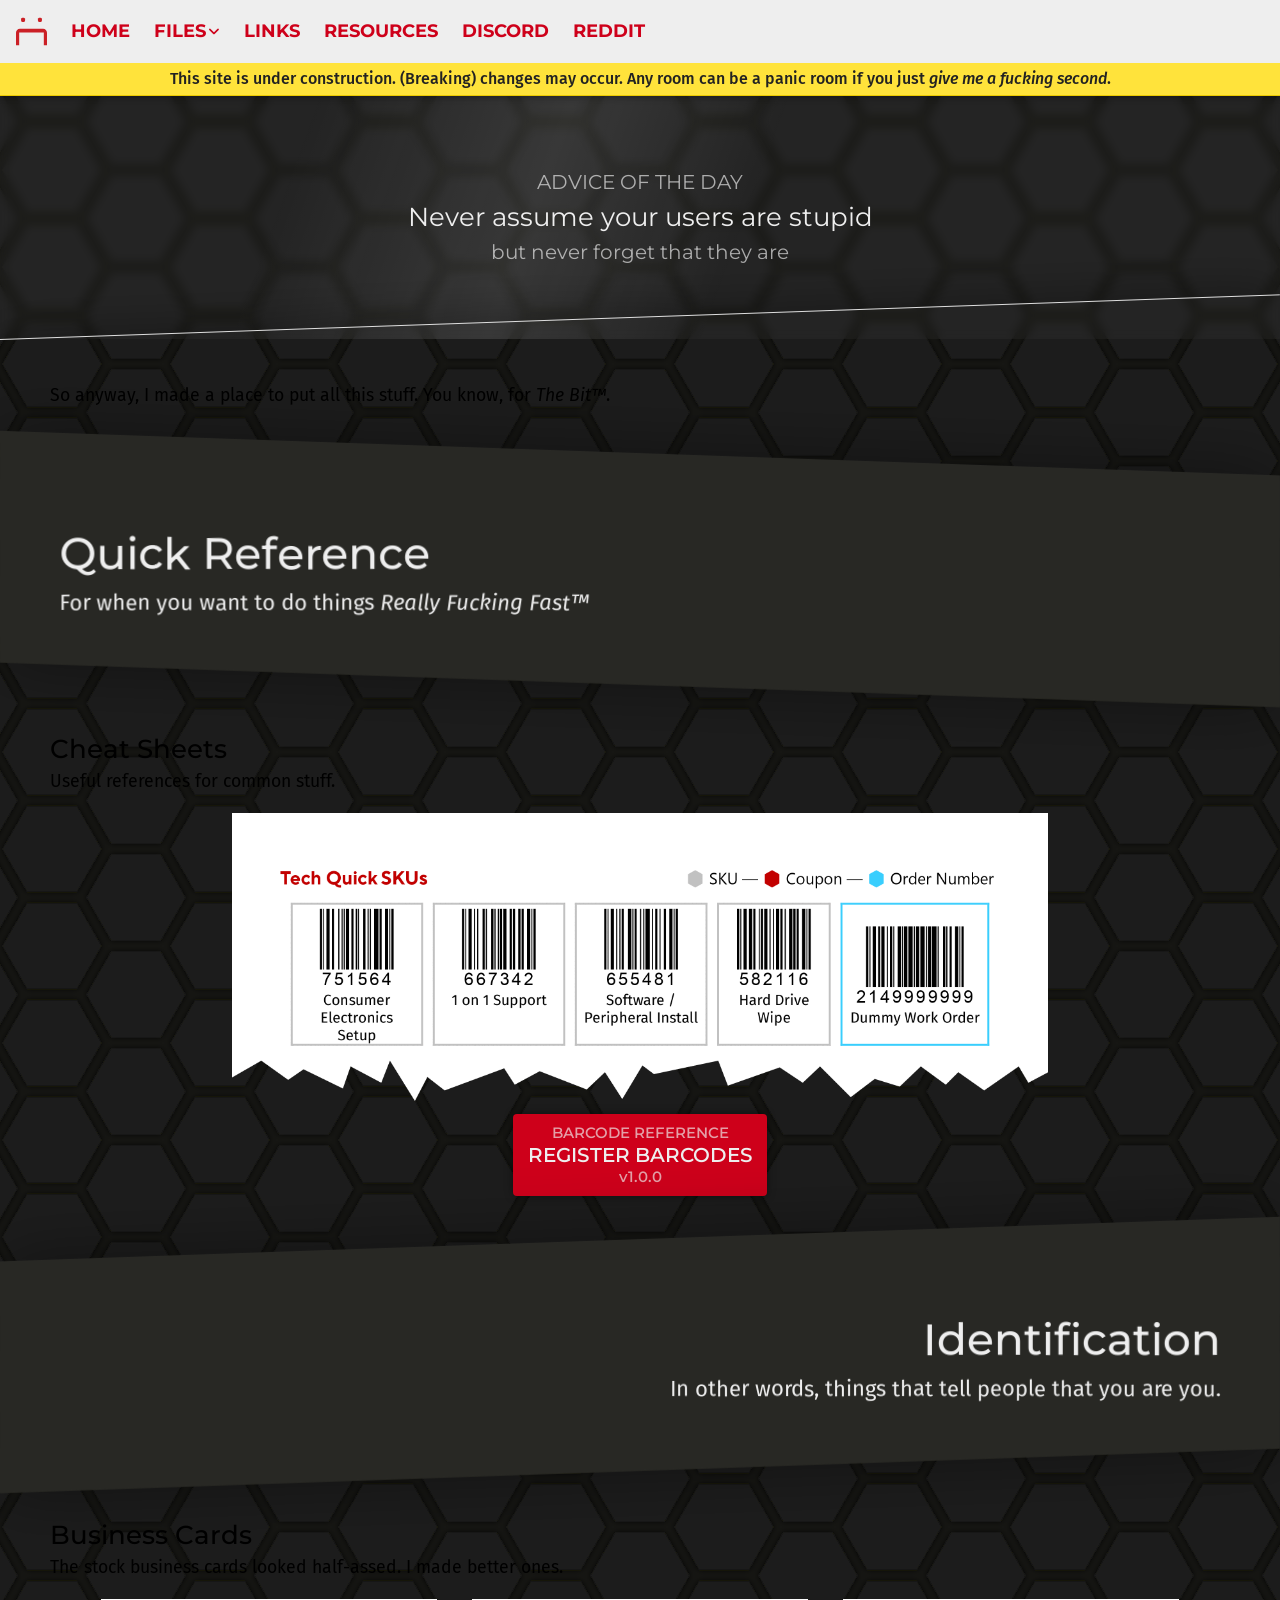
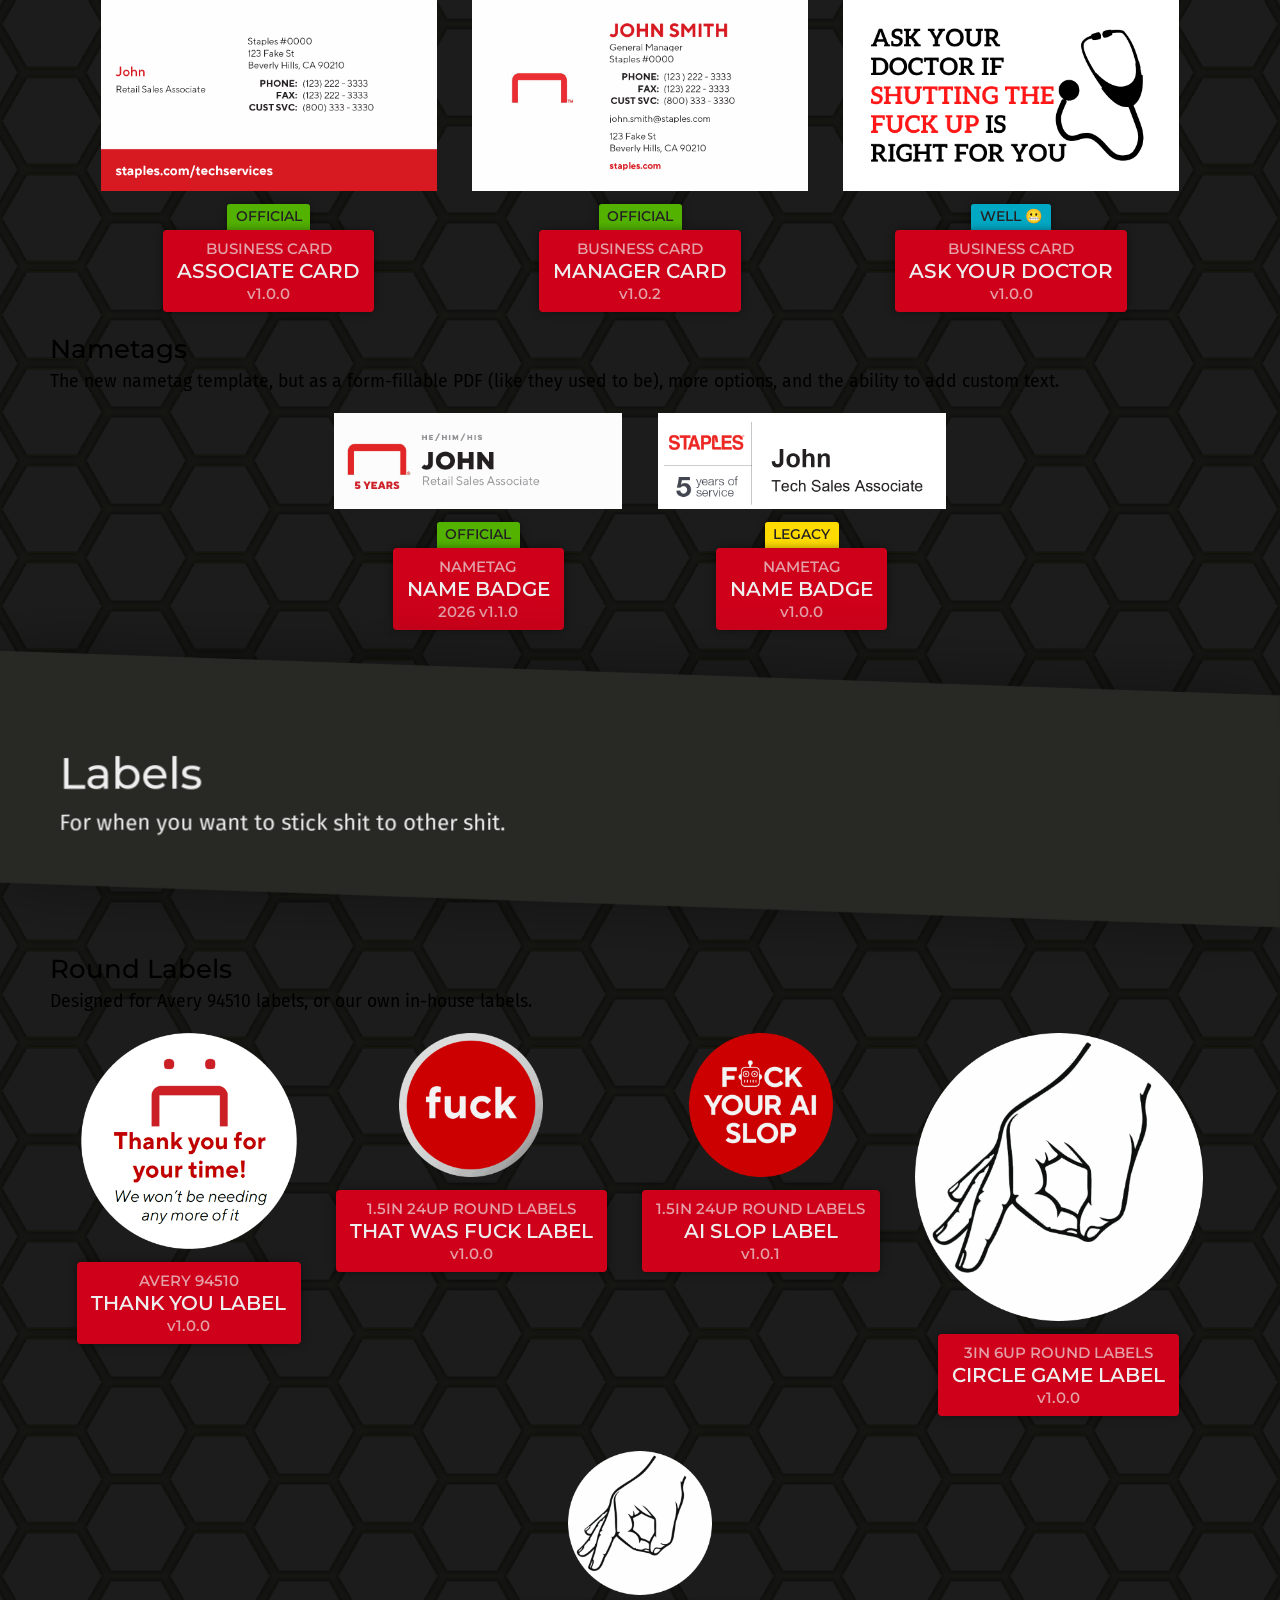
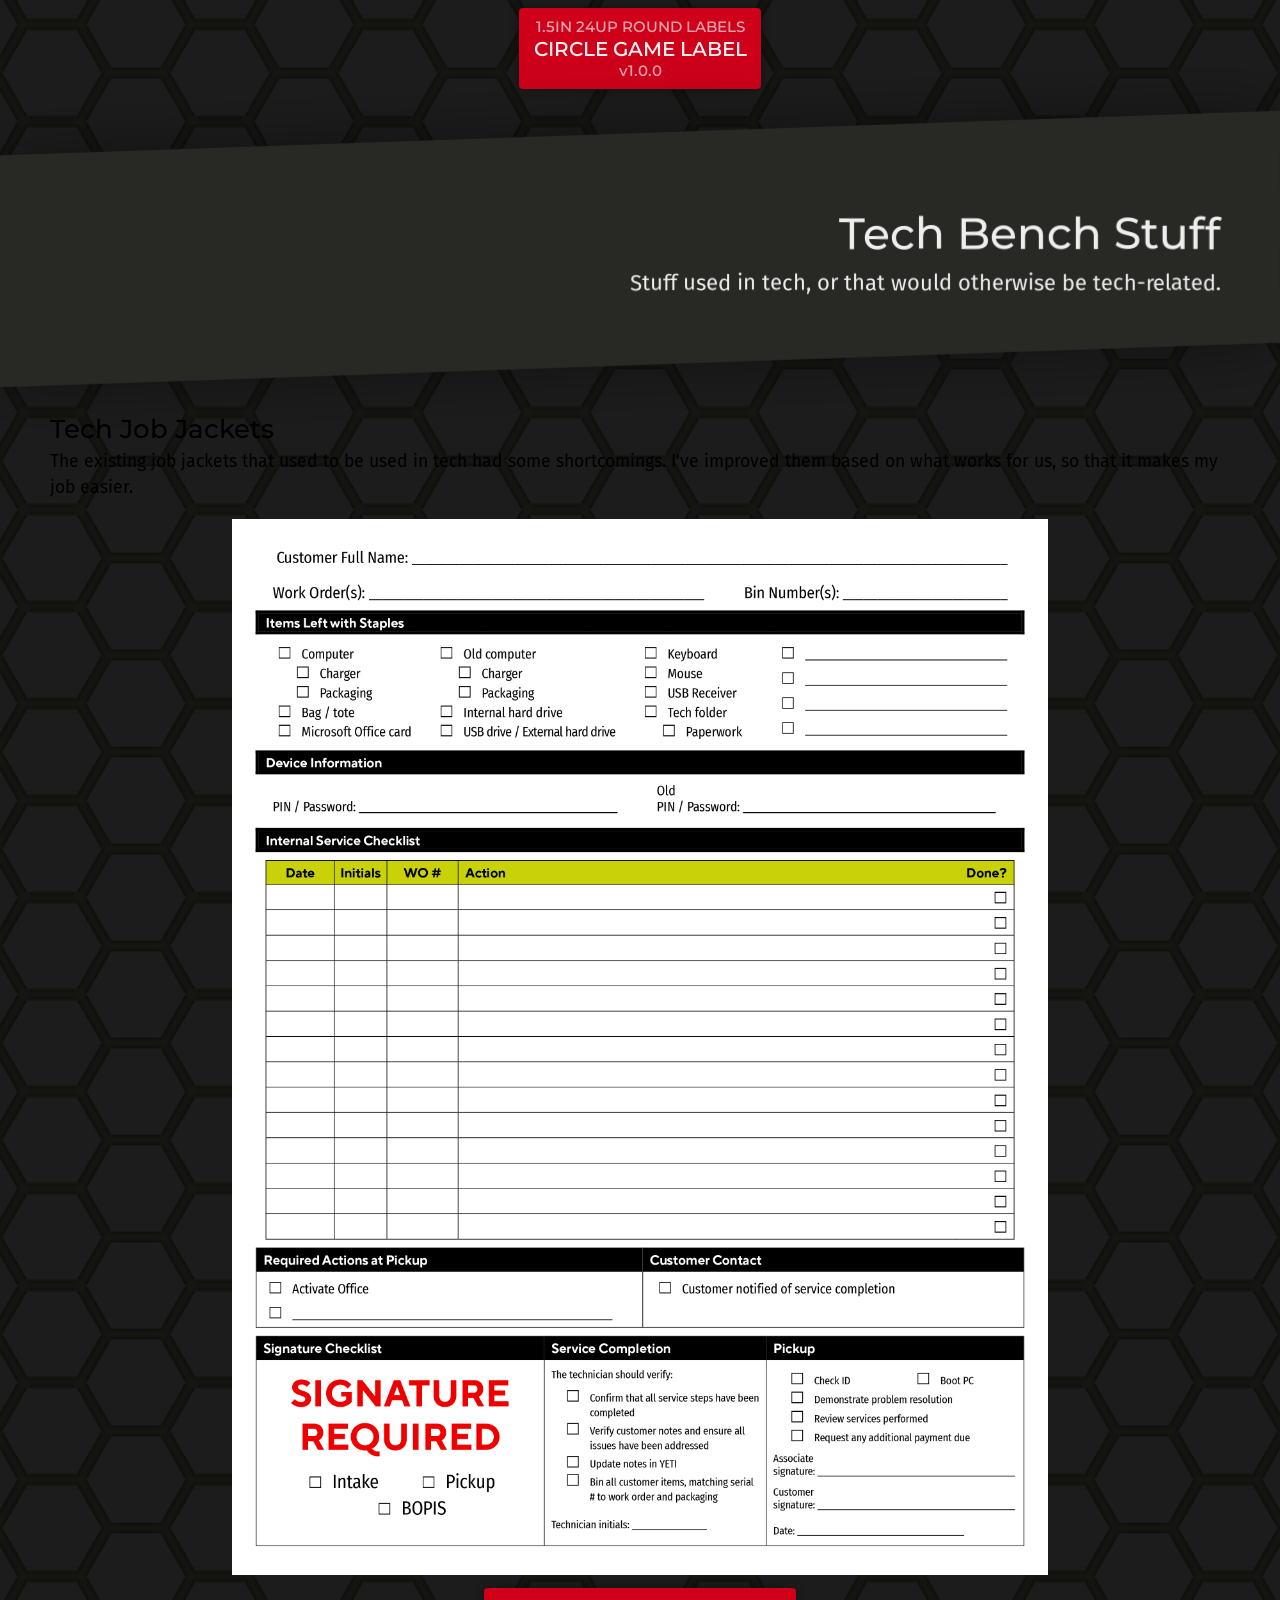
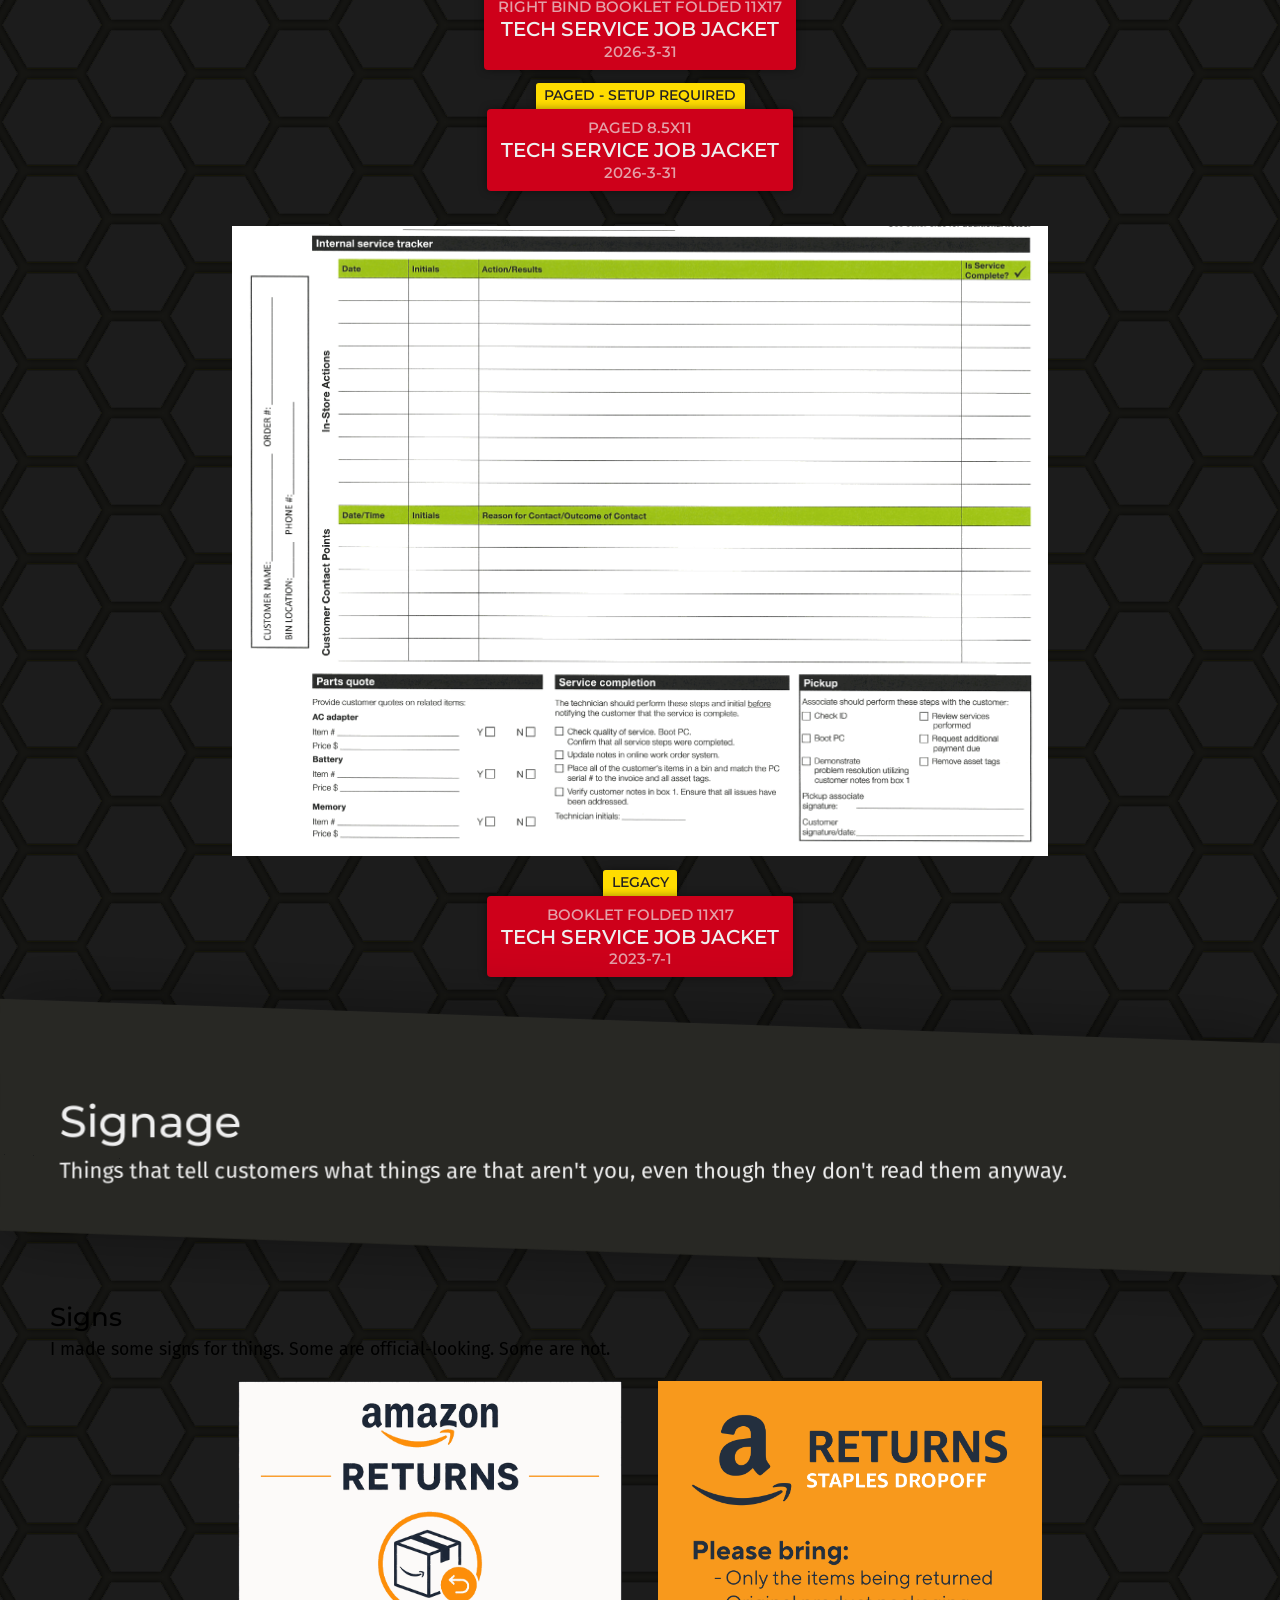
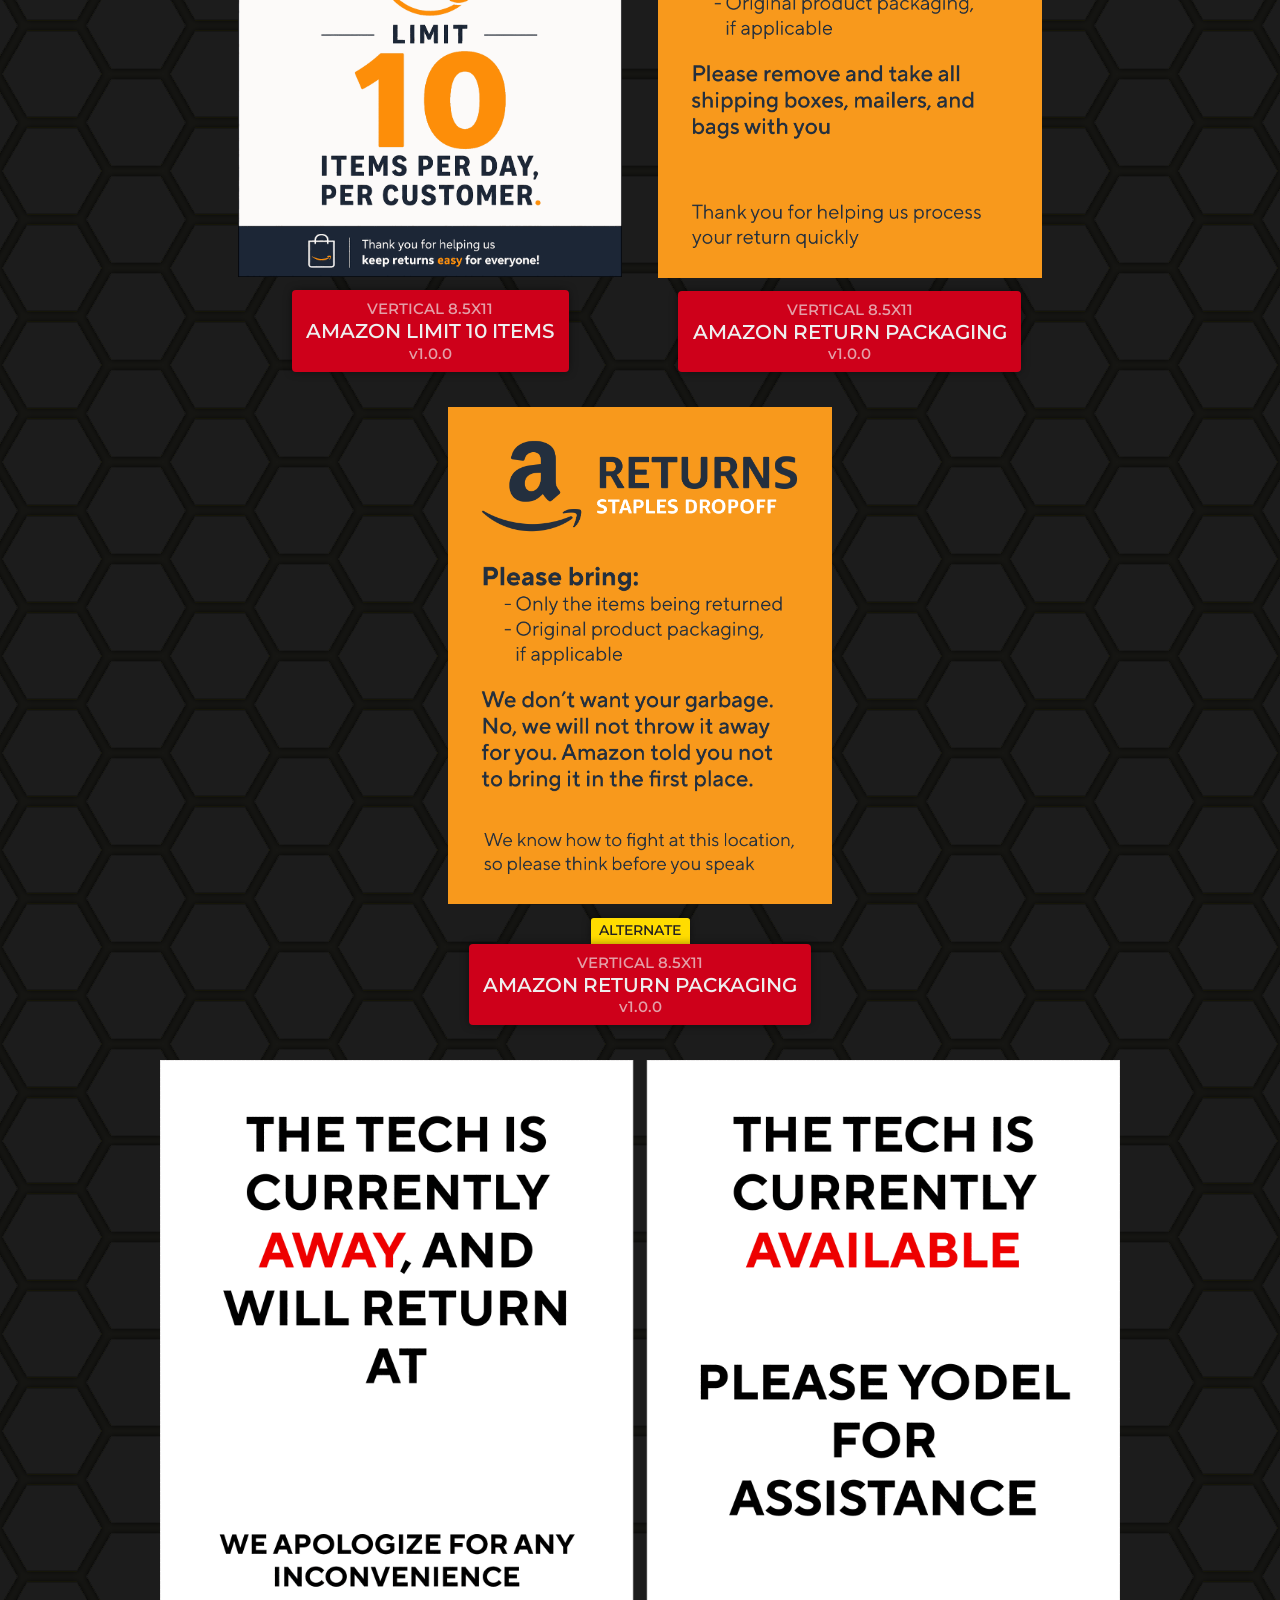
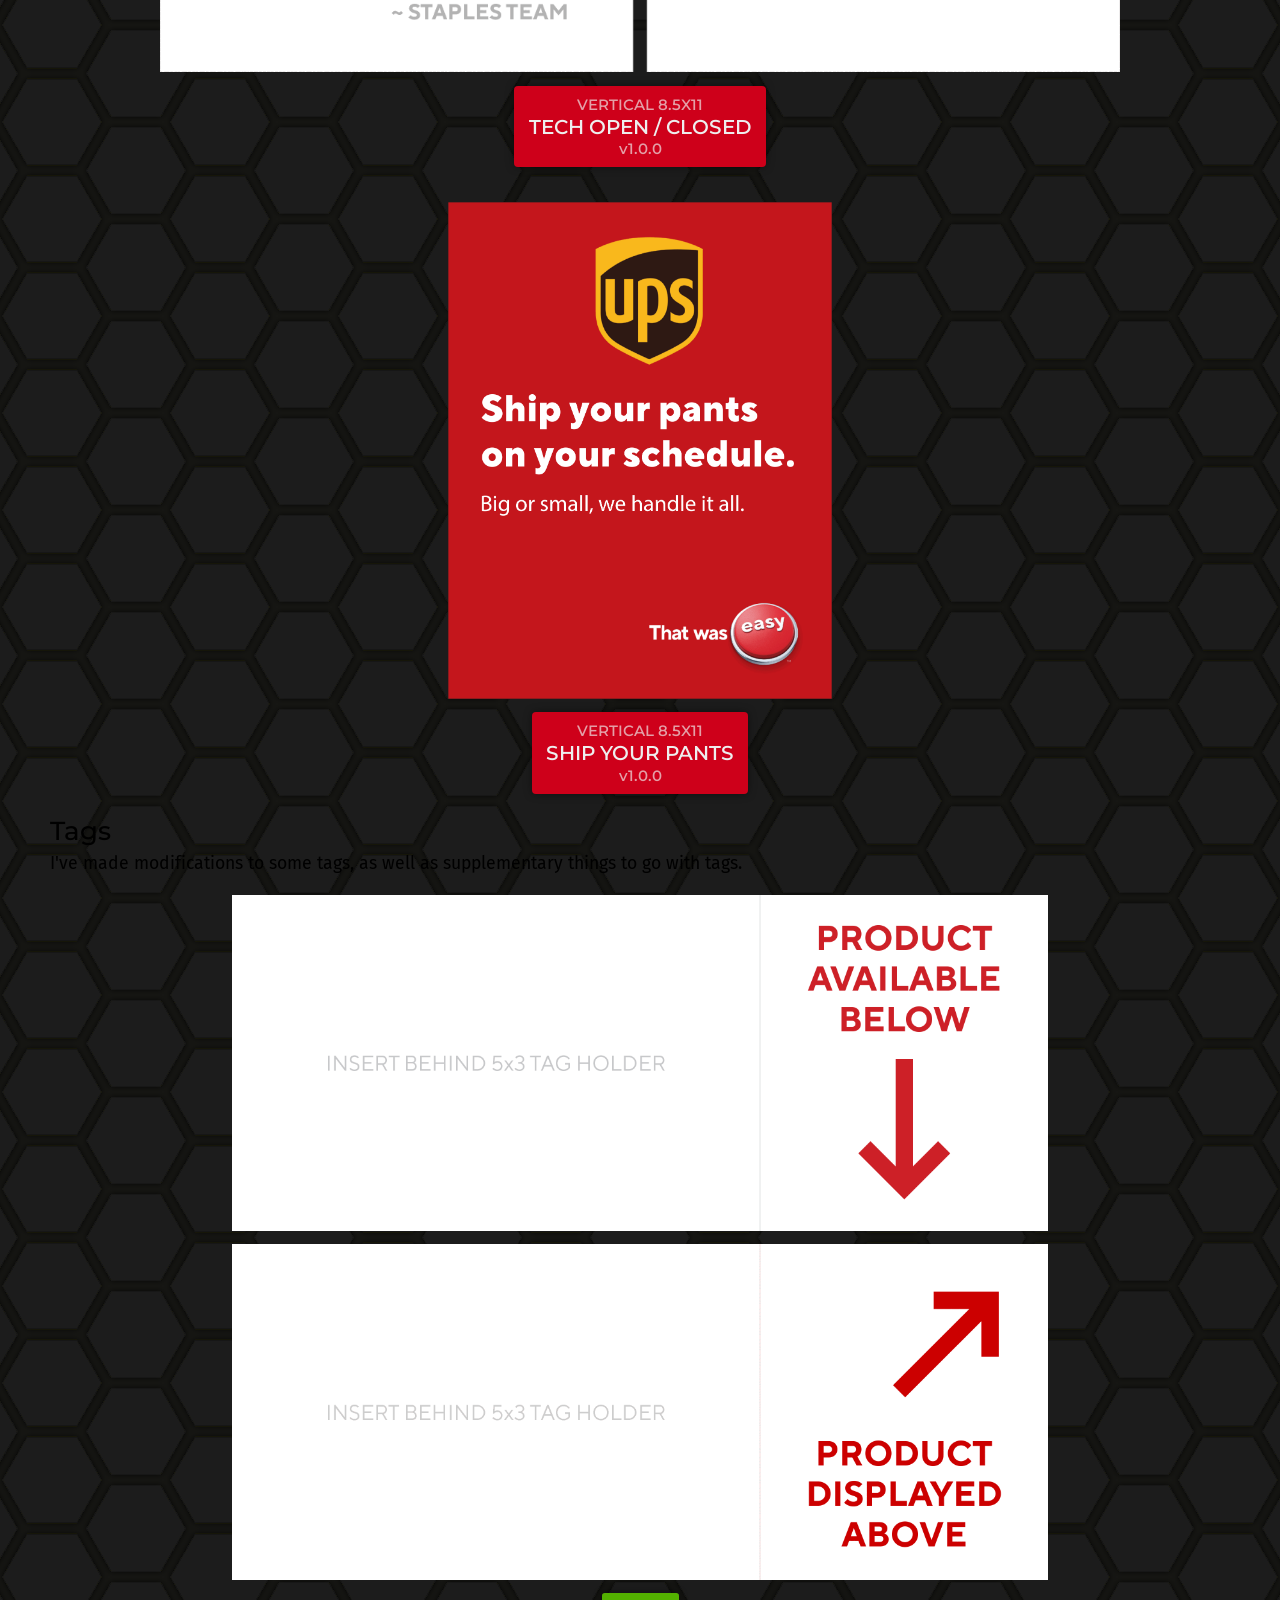
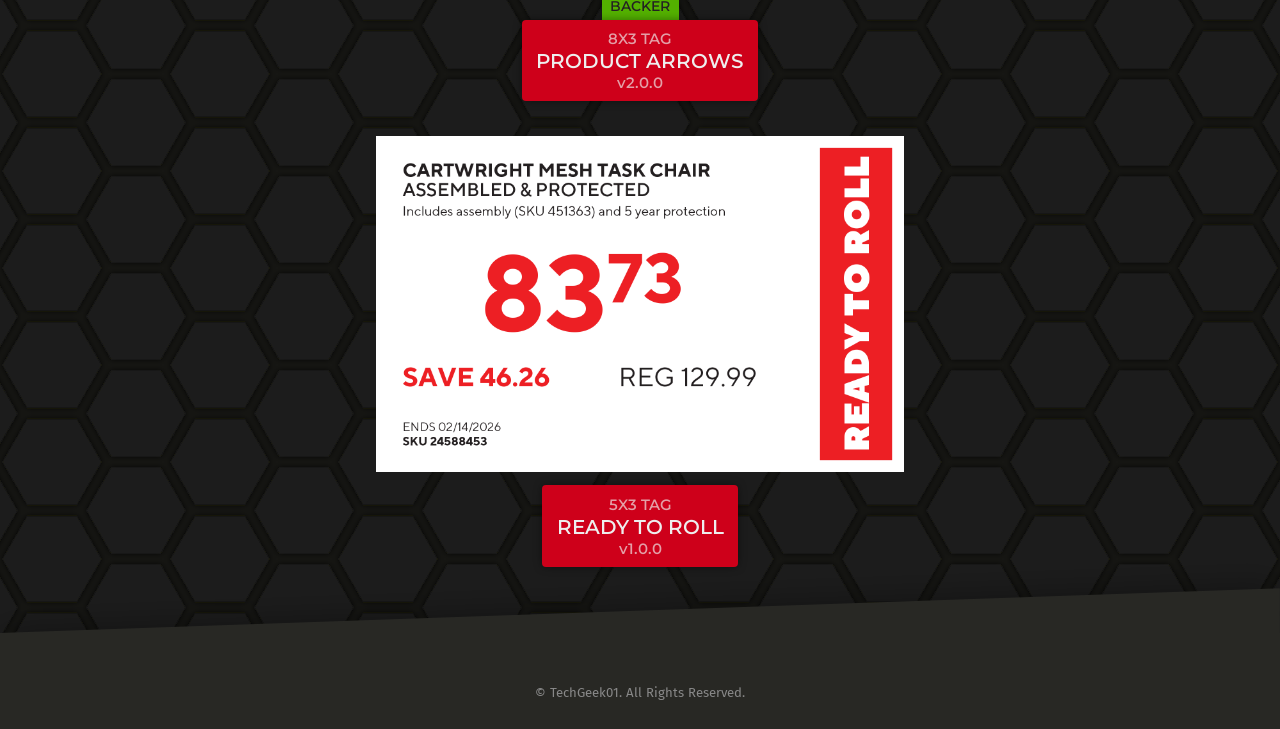
==== commit 14052bac: "feat: update AI slop label" ====
--- a/index.html
+++ b/index.html
@@ -198,7 +198,7 @@
 					</section>
 					<section class="card">
 						<img src="/files/labels/Fuck_AI_Slop_1.5in_24up_preview.png" alt="Fuck AI slop label" width="144px" />
-						<a class="btn file" href="/files/labels/Fuck_AI_Slop_1.5in_24up.pdf" data-type="1.5in 24up Round Labels" data-version="v1.0.0" target="_blank">AI slop label</a>
+						<a class="btn file" href="/files/labels/Fuck_AI_Slop_1.5in_24up.pdf" data-type="1.5in 24up Round Labels" data-version="v1.0.1" target="_blank">AI slop label</a>
 					</section>
 					<section class="card">
 						<img src="/files/labels/Circle_Game_3in_6up_preview.png" alt="Circle game label" width="288px" />
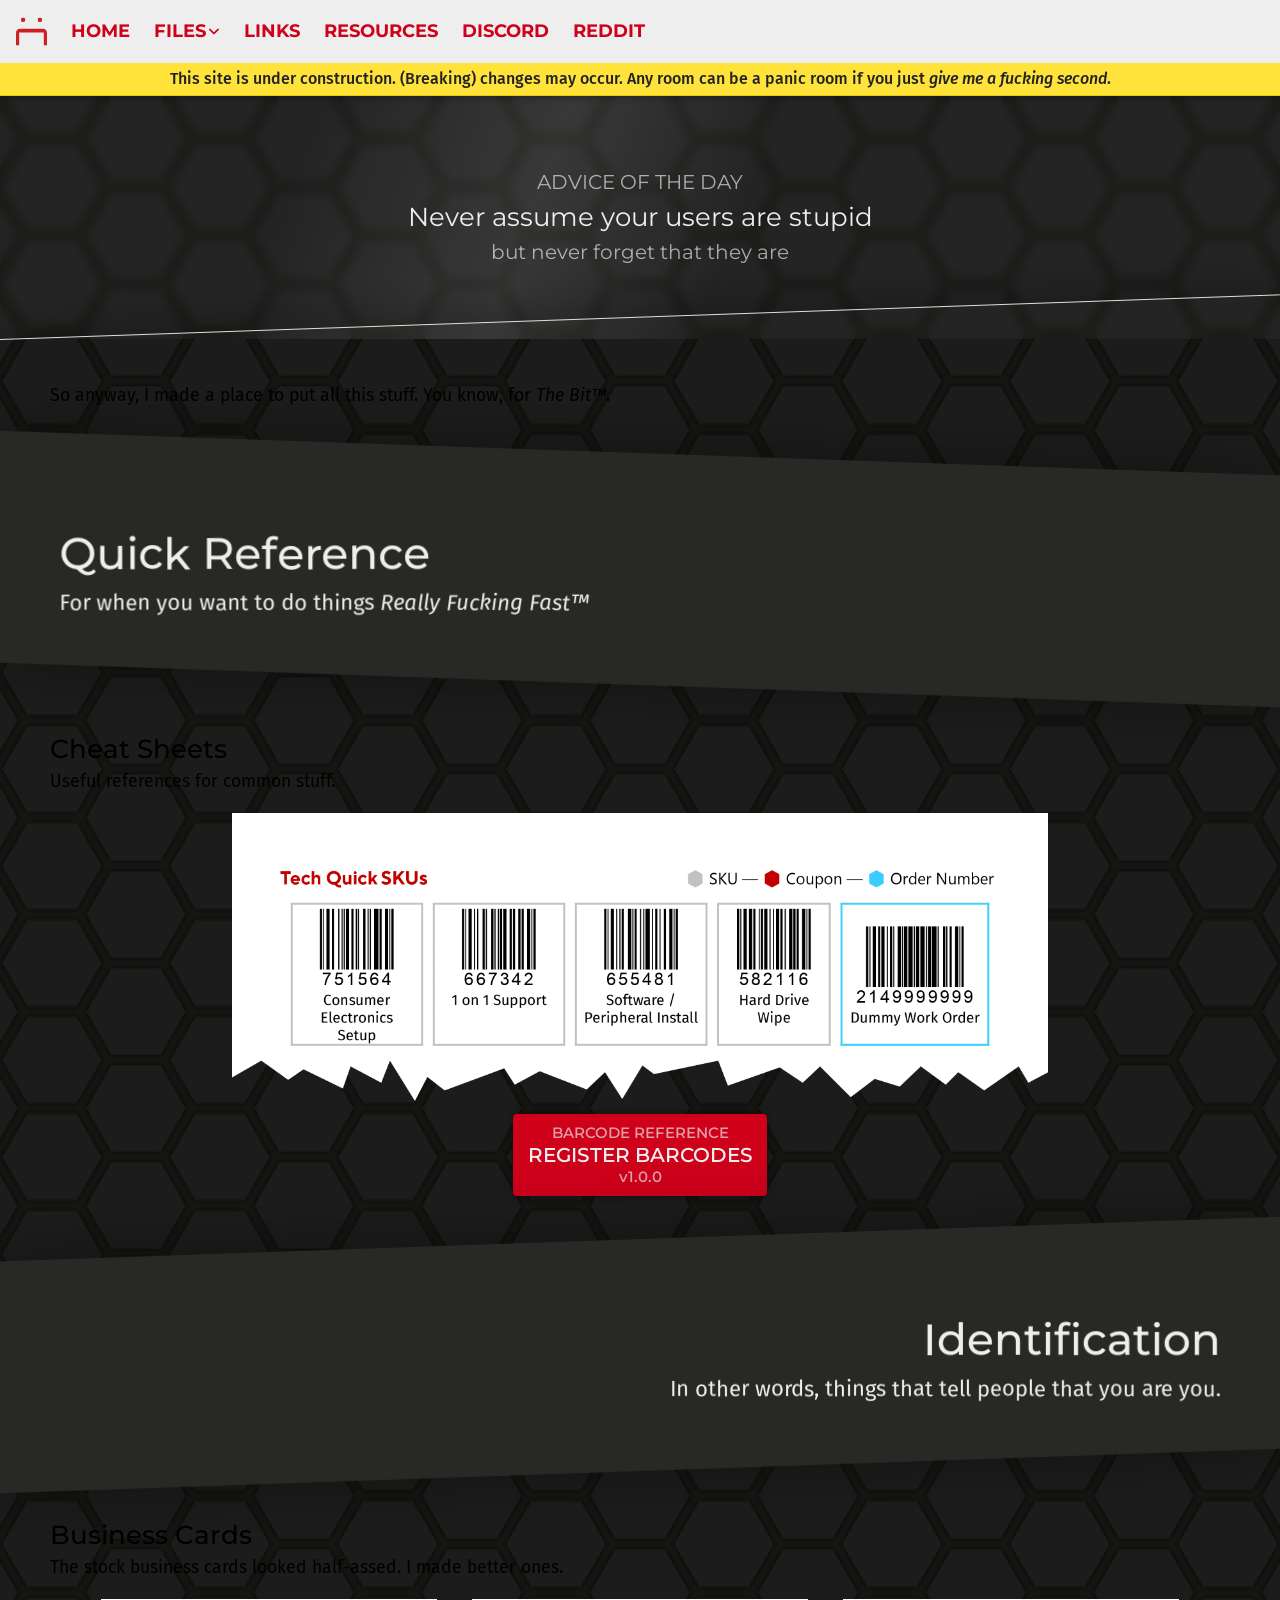
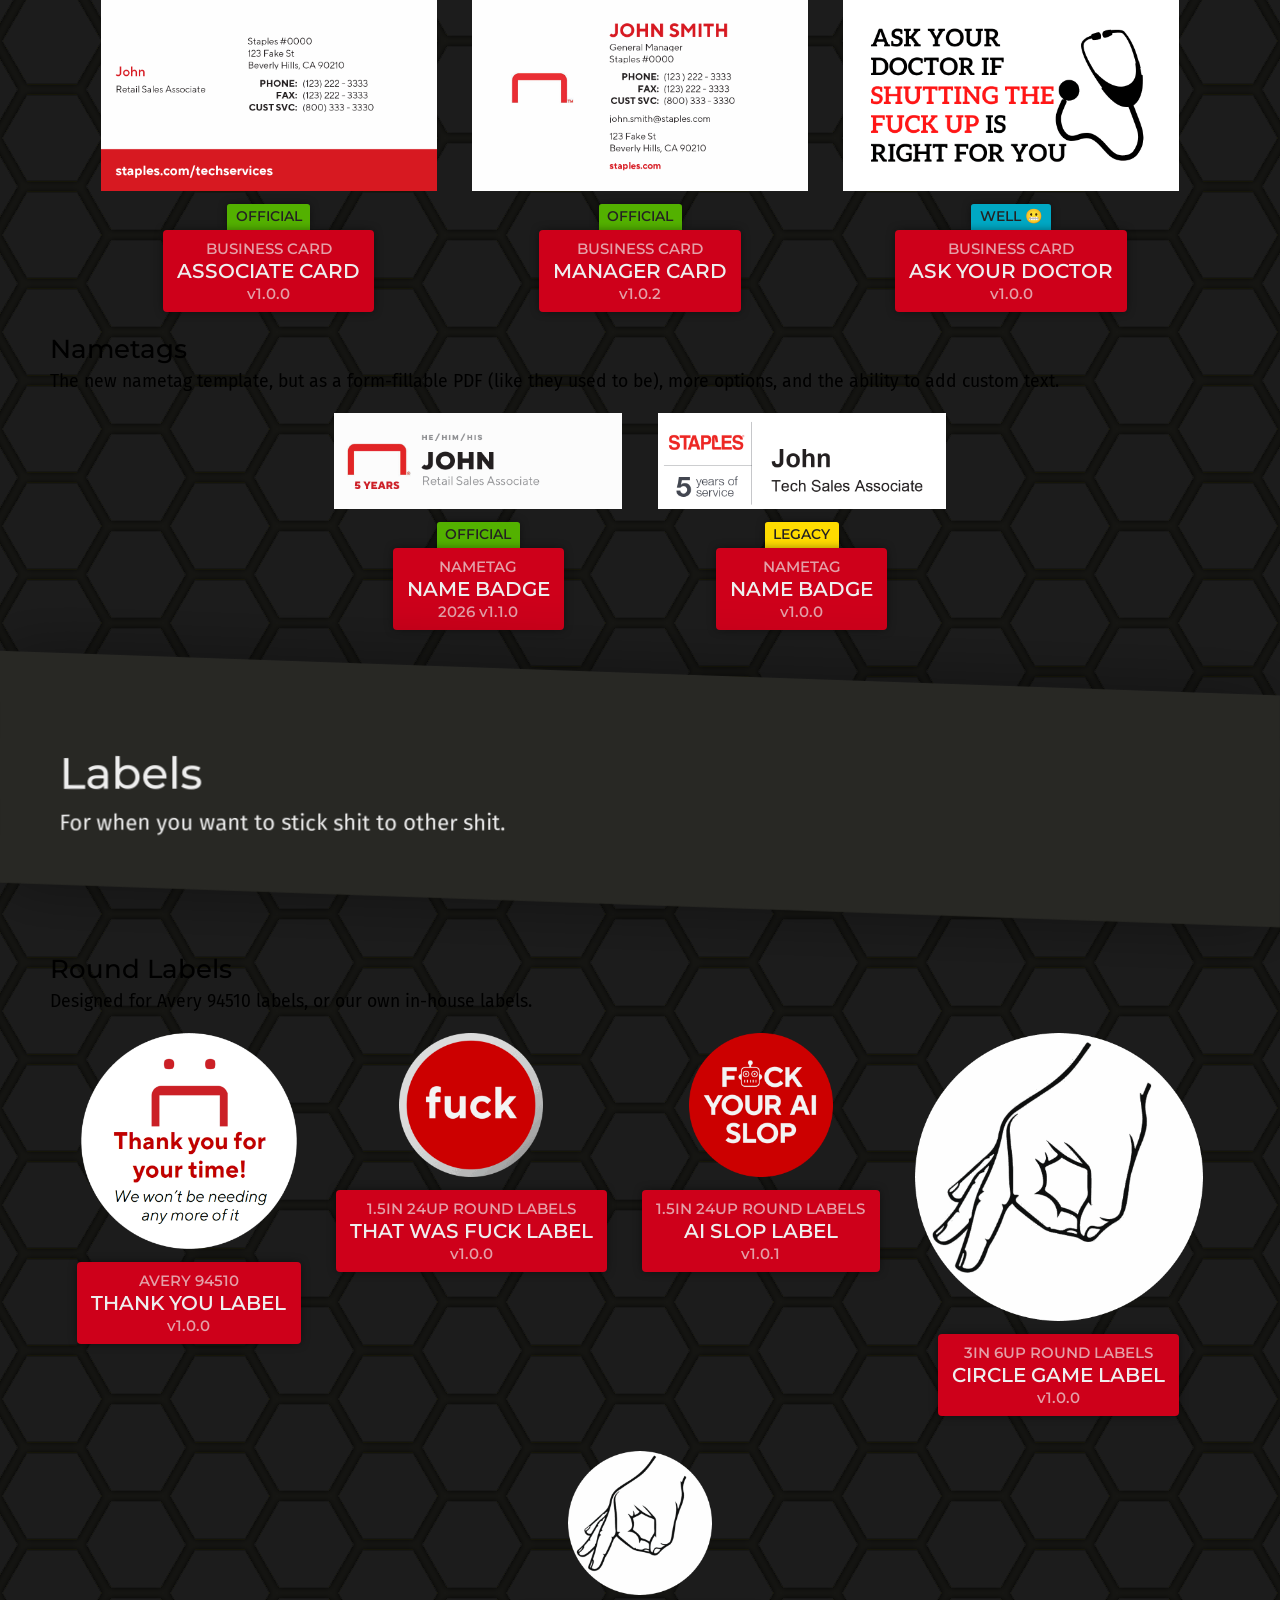
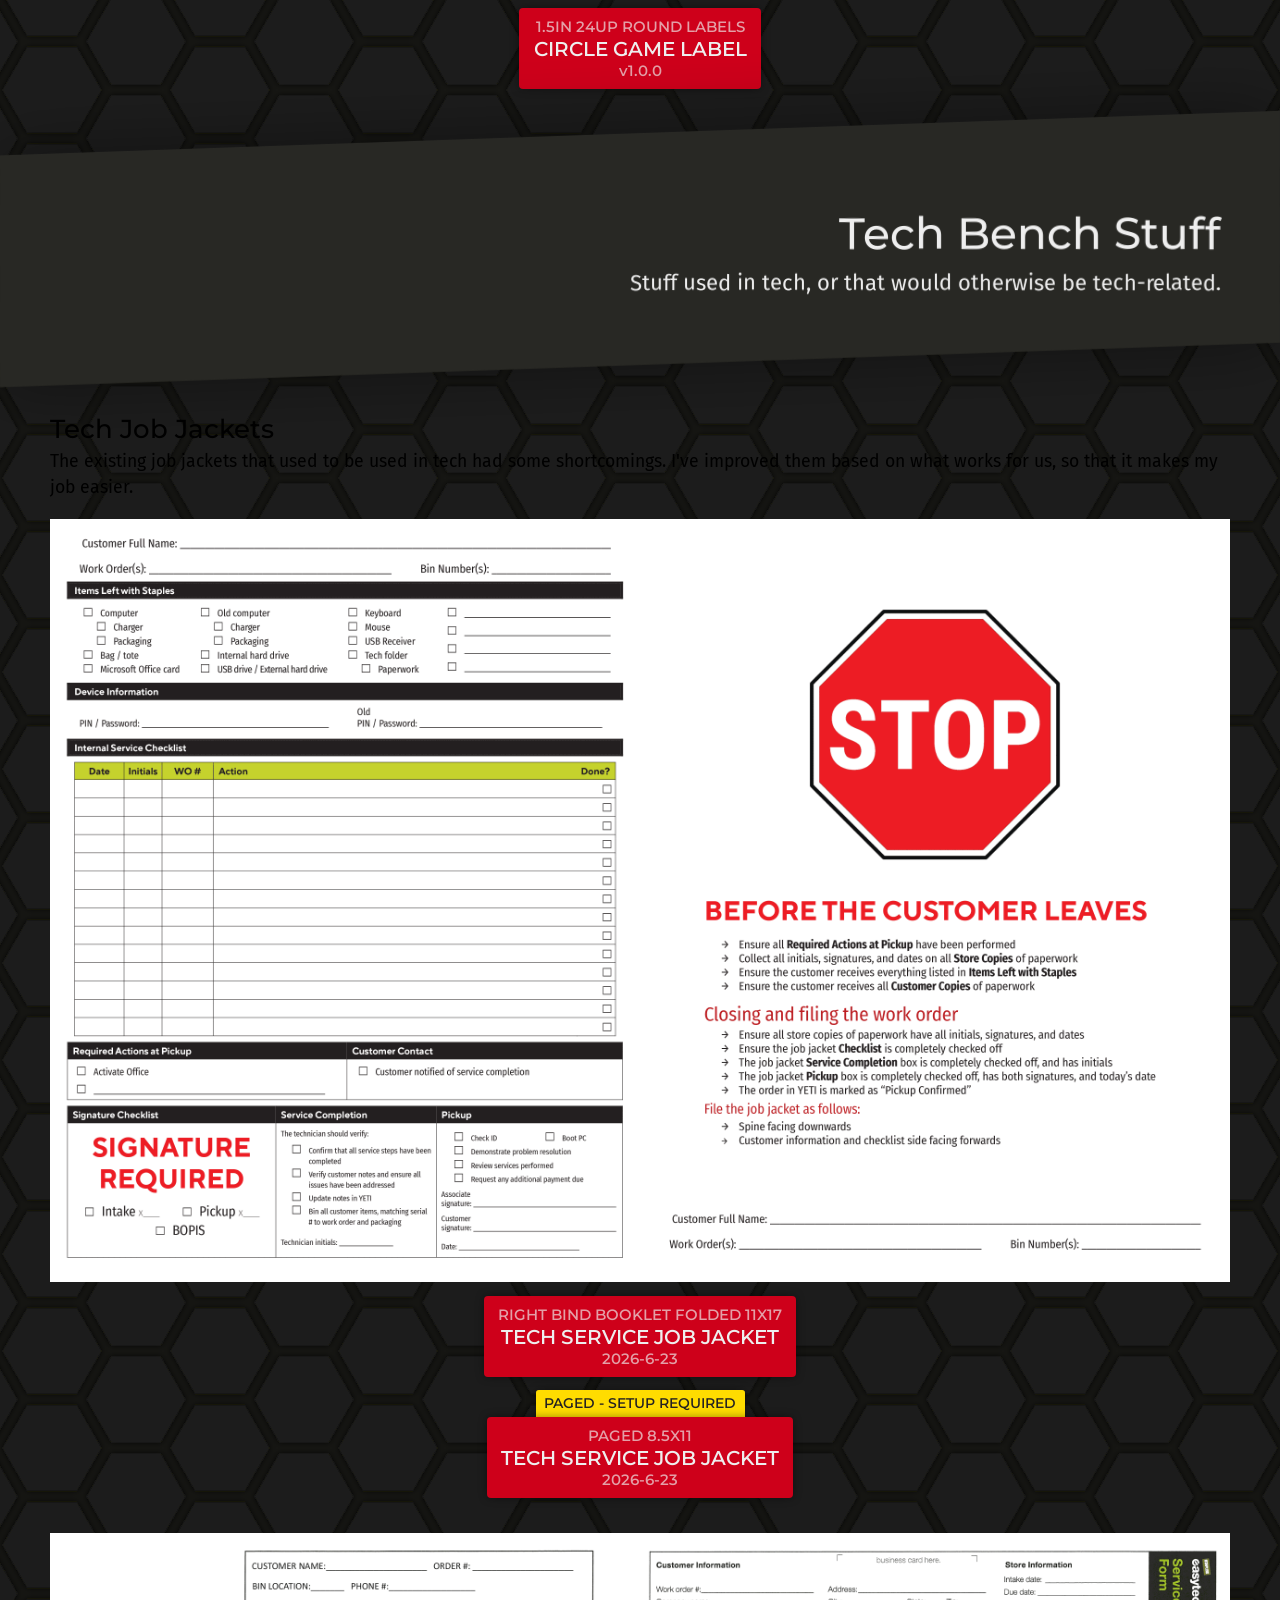
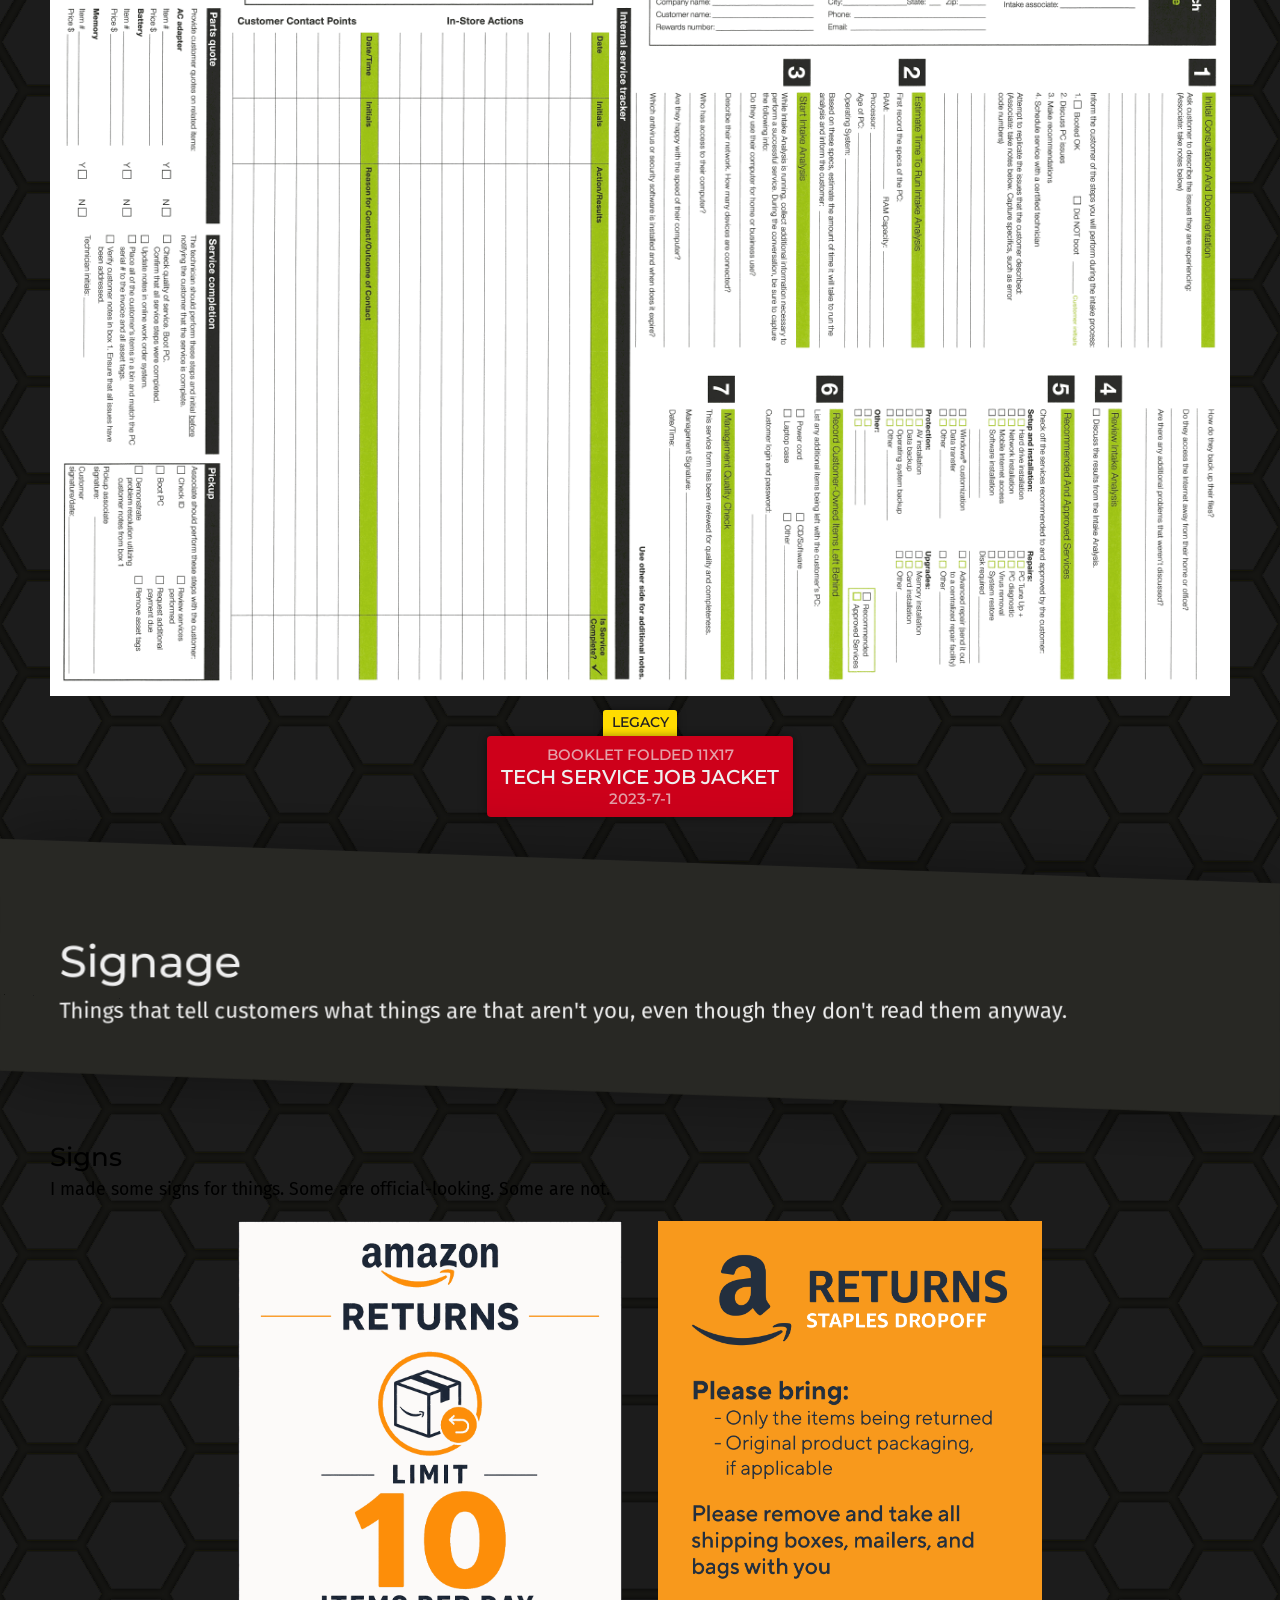
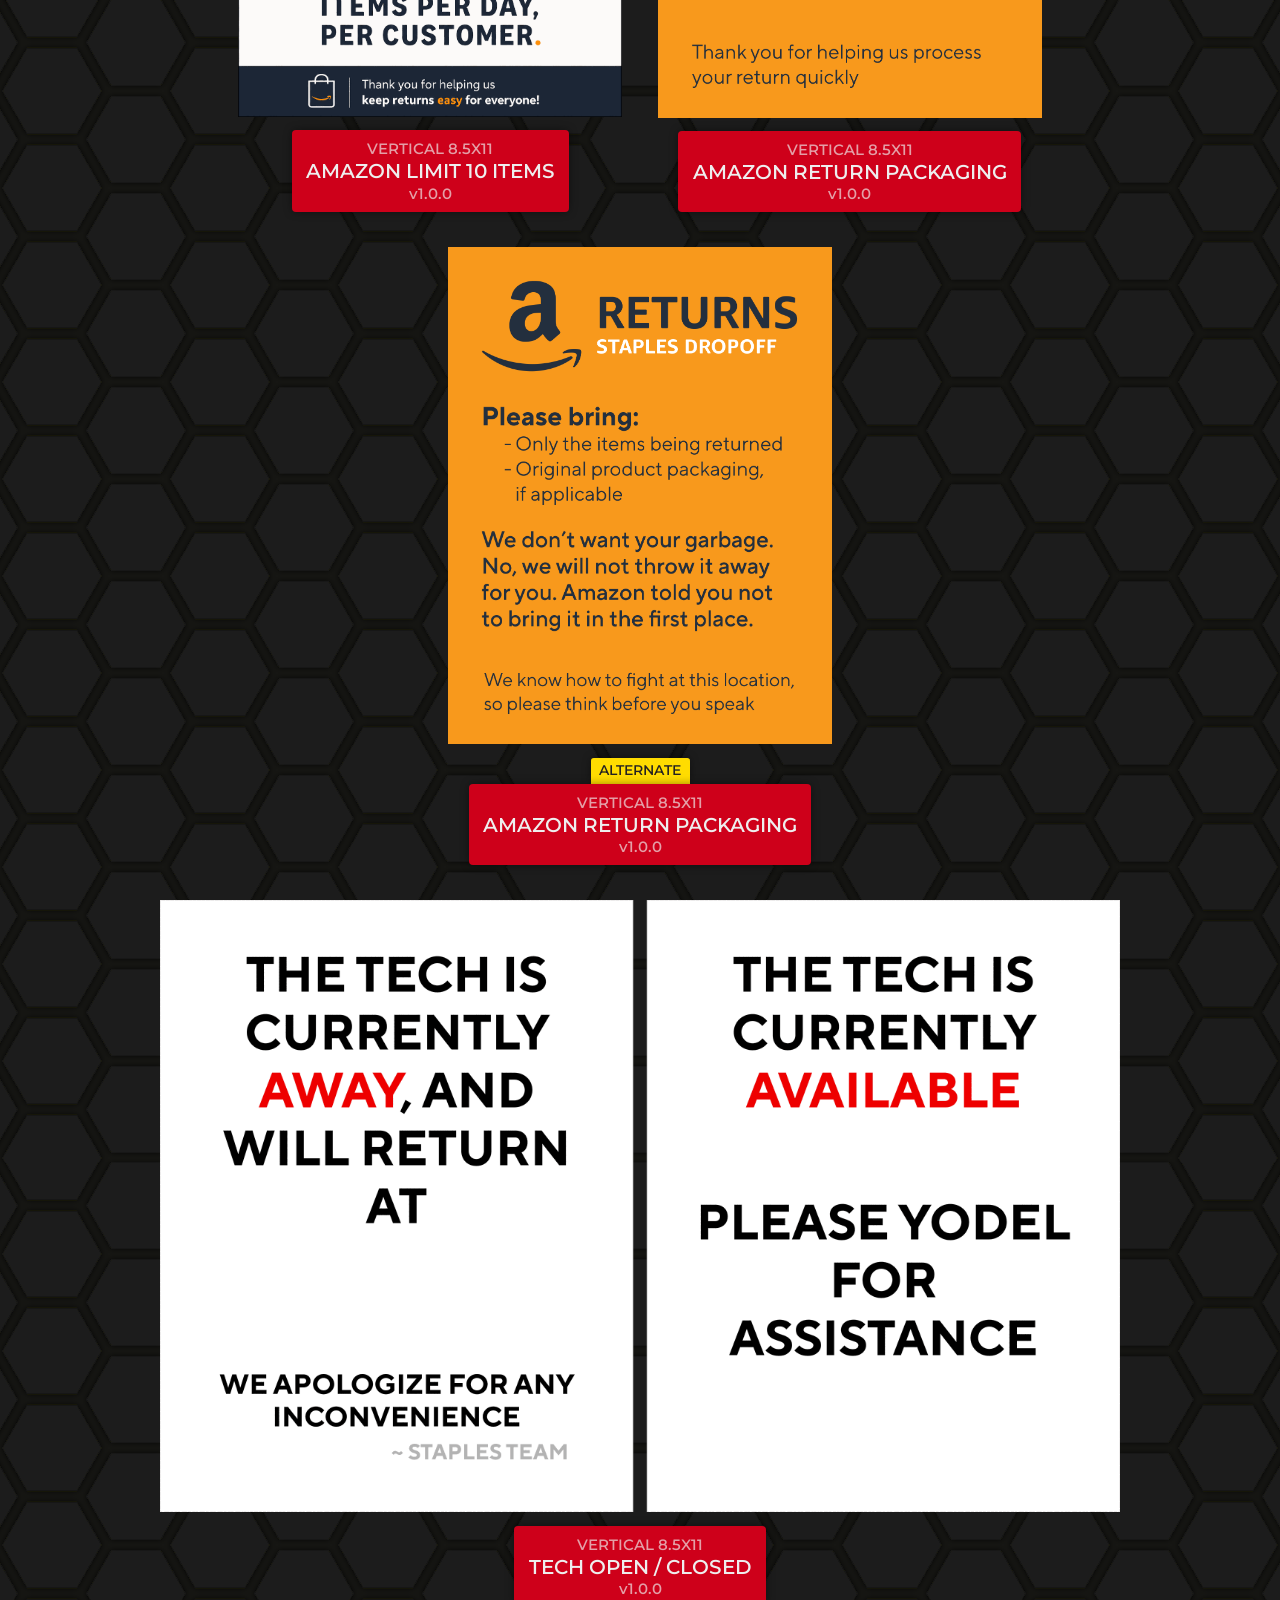
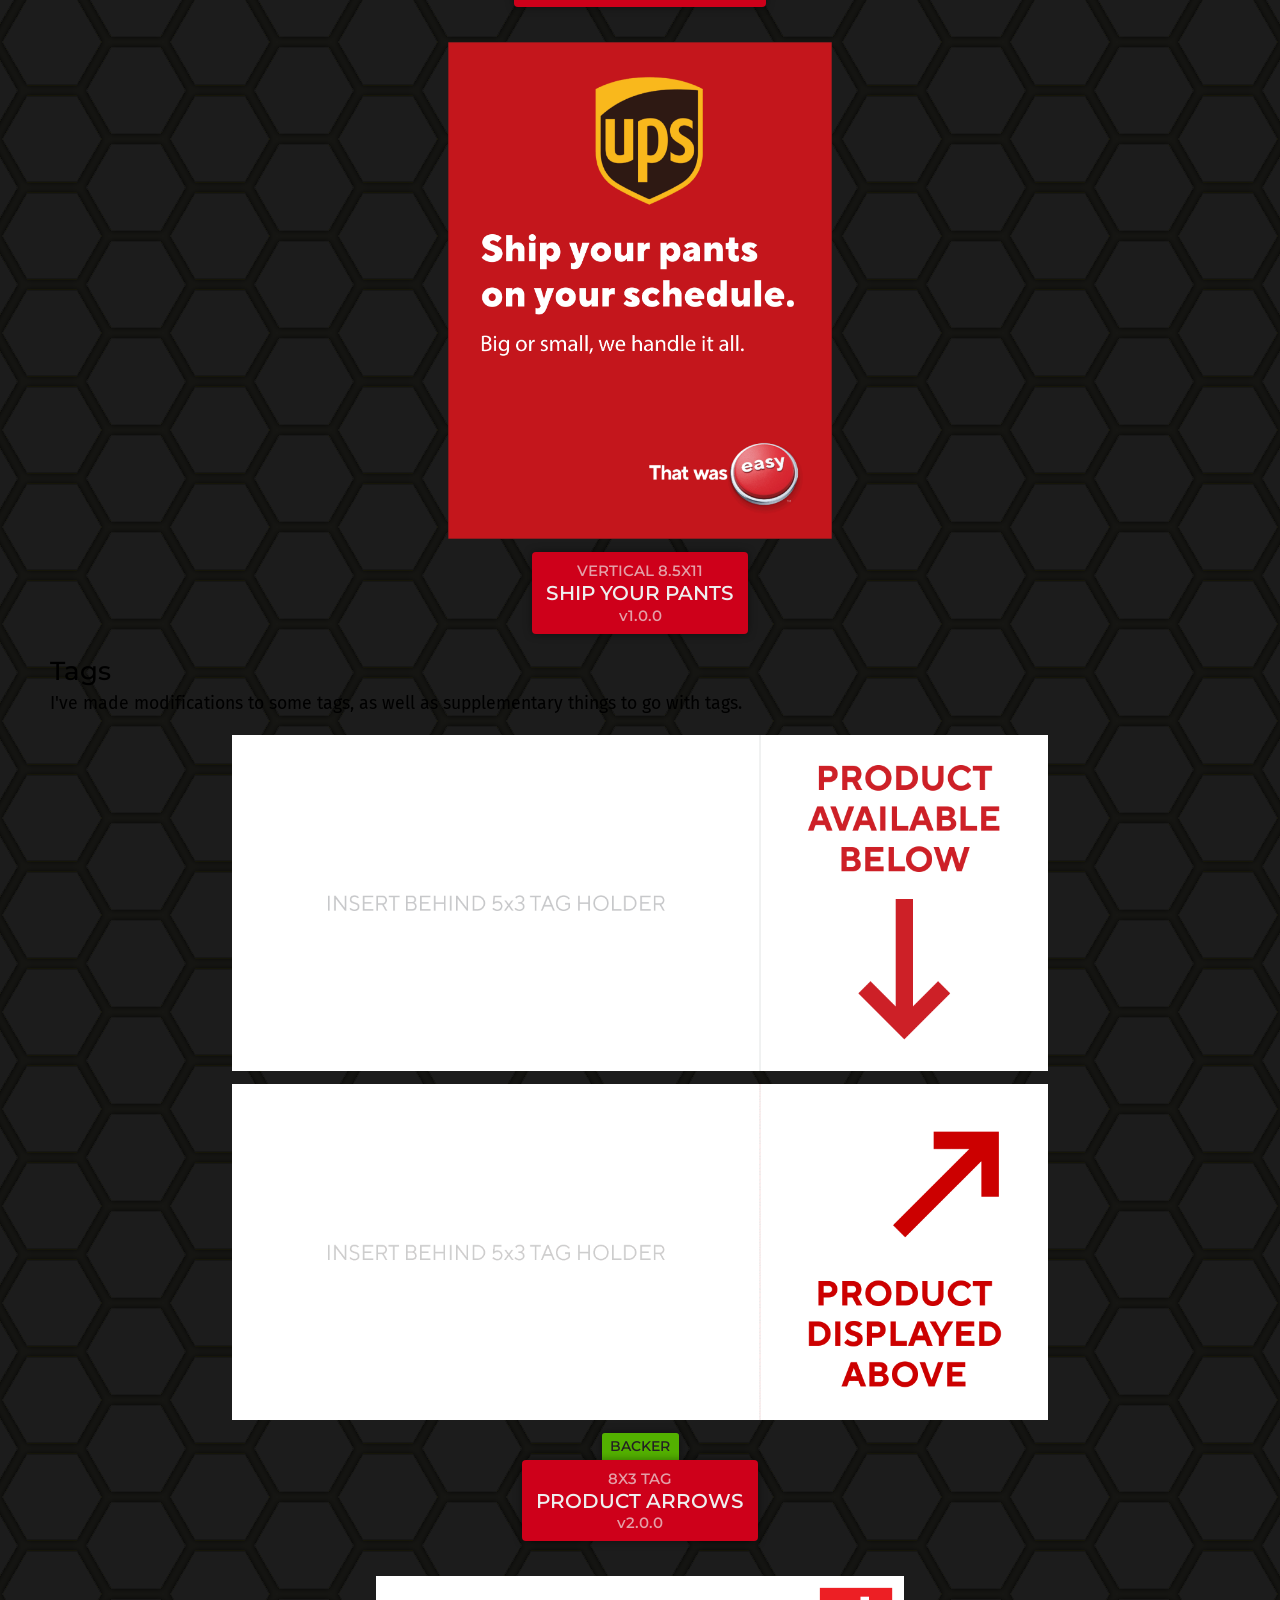
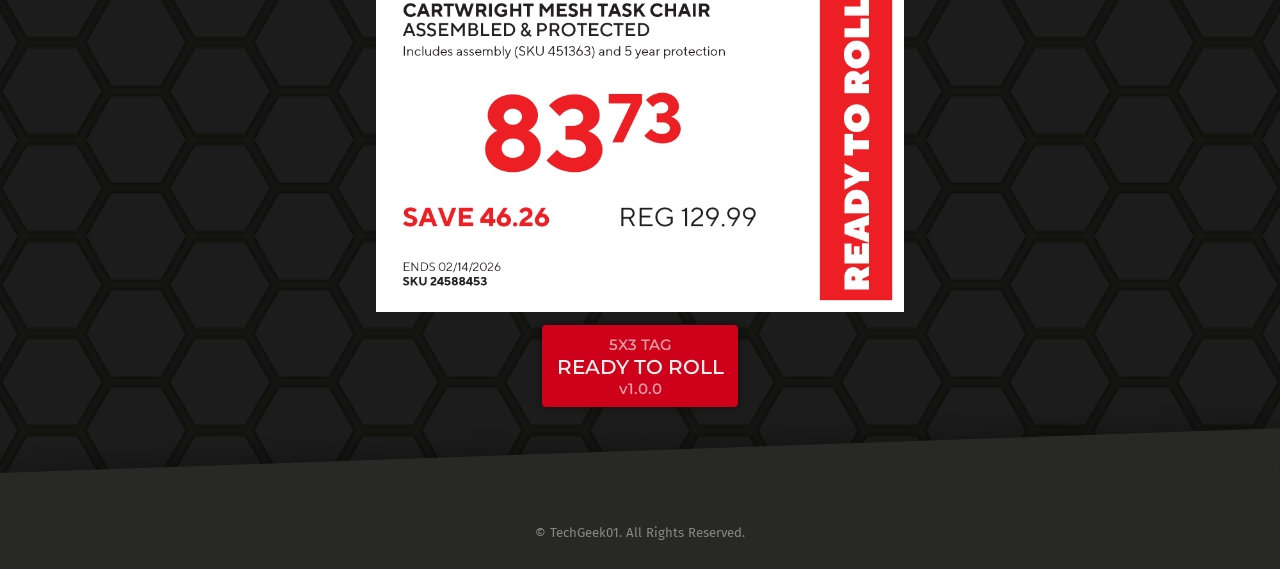
==== commit 760e120c: "feat: update tech job jackets" ====
--- a/index.html
+++ b/index.html
@@ -223,15 +223,15 @@
 				<p>The existing job jackets that used to be used in tech had some shortcomings. I've improved them based on what works for us, so that it makes my job easier.</p>
 				<section class="buttons center">
 					<section class="card">
-						<img src="/files/tech/jobjacket_preview.png" alt="Tech services job jacket" width="816px"/>
-						<a class="btn file" href="/files/tech/Tech_Service_Jacket_2026-03-31.pdf" data-type="Right Bind Booklet Folded 11x17" data-version="2026-3-31" target="_blank">Tech Service Job Jacket</a>
-						<a class="btn file" href="/files/tech/Tech_Service_Jacket_2026-03-31_Paged.pdf" data-type="Paged 8.5x11" data-version="2026-3-31" target="_blank">
+						<img src="/files/tech/jobjacket_preview.png" alt="Tech services job jacket" />
+						<a class="btn file" href="/files/tech/Tech_Service_Jacket_2026-06-23_Right_Bind.pdf" data-type="Right Bind Booklet Folded 11x17" data-version="2026-6-23" target="_blank">Tech Service Job Jacket</a>
+						<a class="btn file" href="/files/tech/Tech_Service_Jacket_2026-06-23_Paged.pdf" data-type="Paged 8.5x11" data-version="2026-6-23" target="_blank">
 							<div class="tag">Paged - Setup Required</div>
 							Tech Service Job Jacket
 						</a>
 					</section>
 					<section class="card">
-						<img src="/files/tech/jobjacket_old_preview.png" alt="Old tech services job jacket" width="816px"/>
+						<img src="/files/tech/jobjacket_old_preview.png" alt="Old tech services job jacket" />
 						<a class="btn file" href="goodies/tech/Tech_Work_Order_Service_Form_2023-07-01.pdf" data-type="Booklet Folded 11x17" data-version="2023-7-1" target="_blank">
 							<div class="tag">Legacy</div>
 							Tech Service Job Jacket
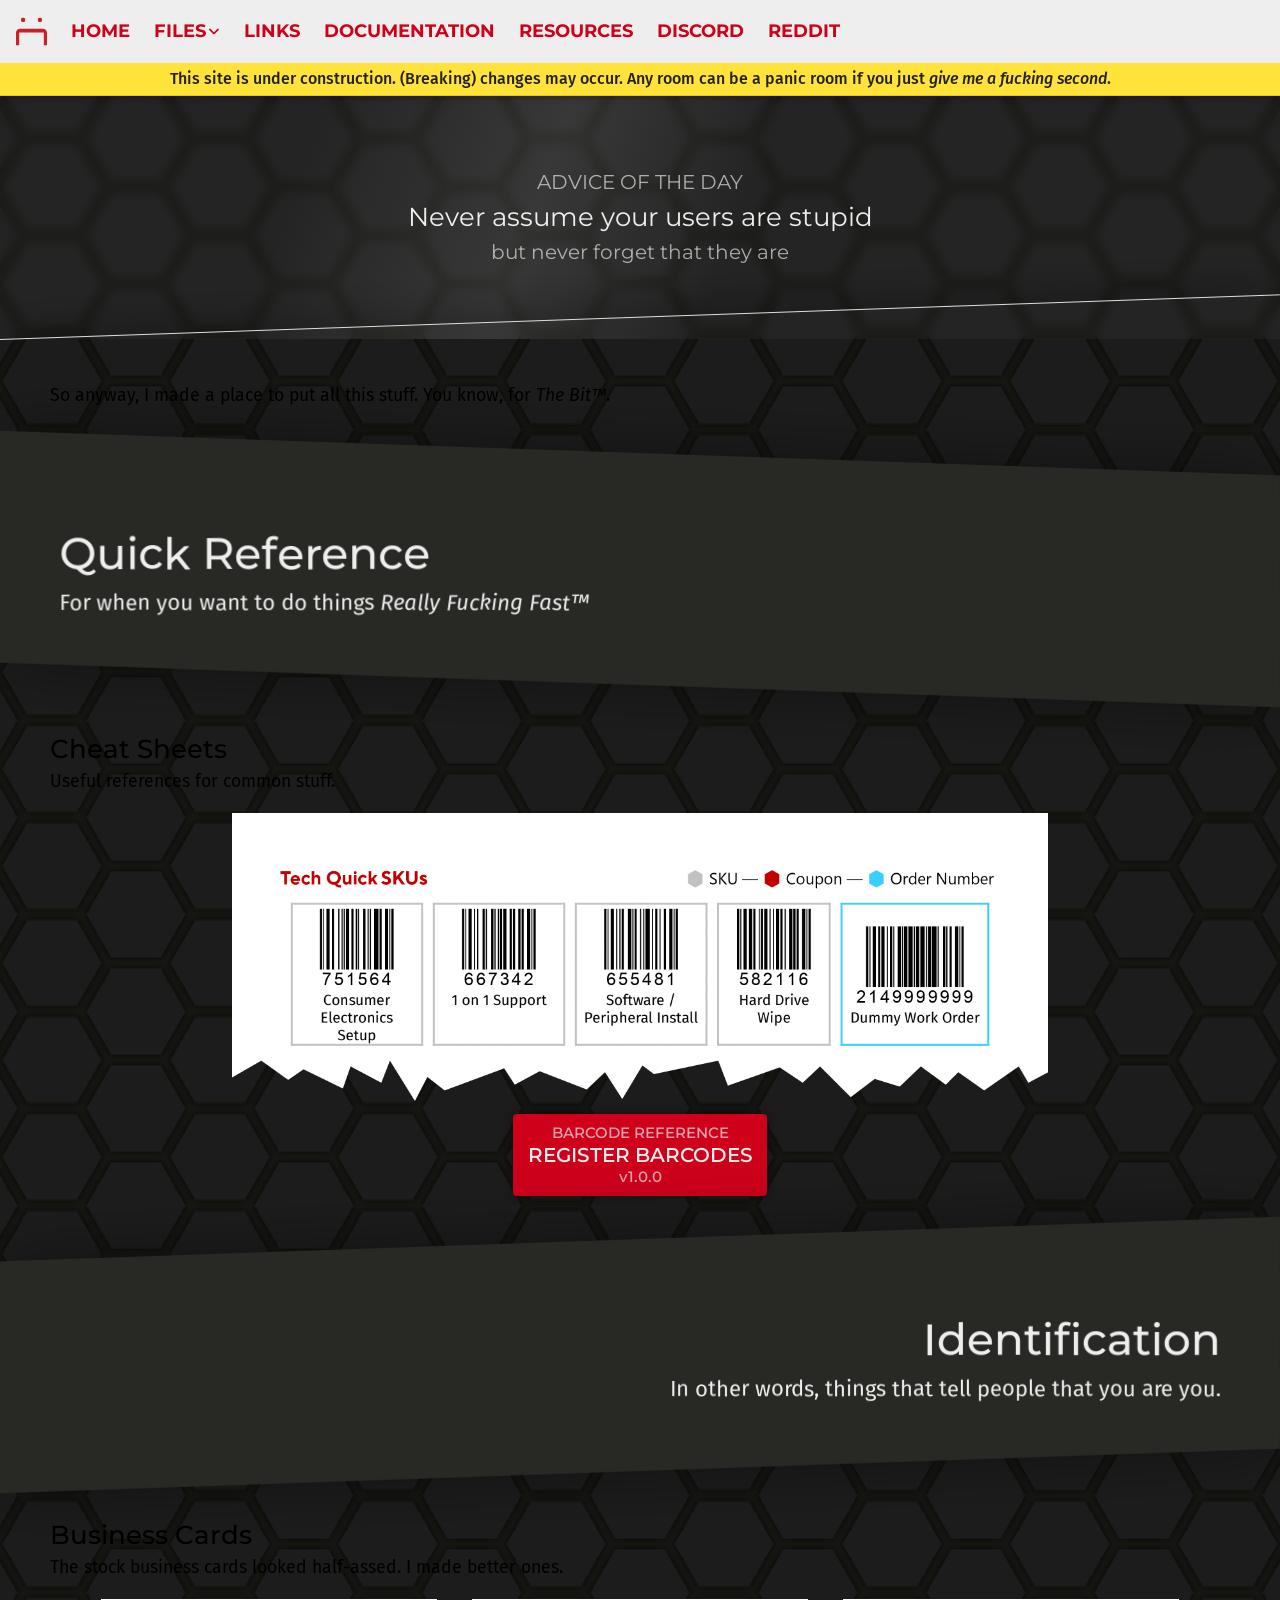
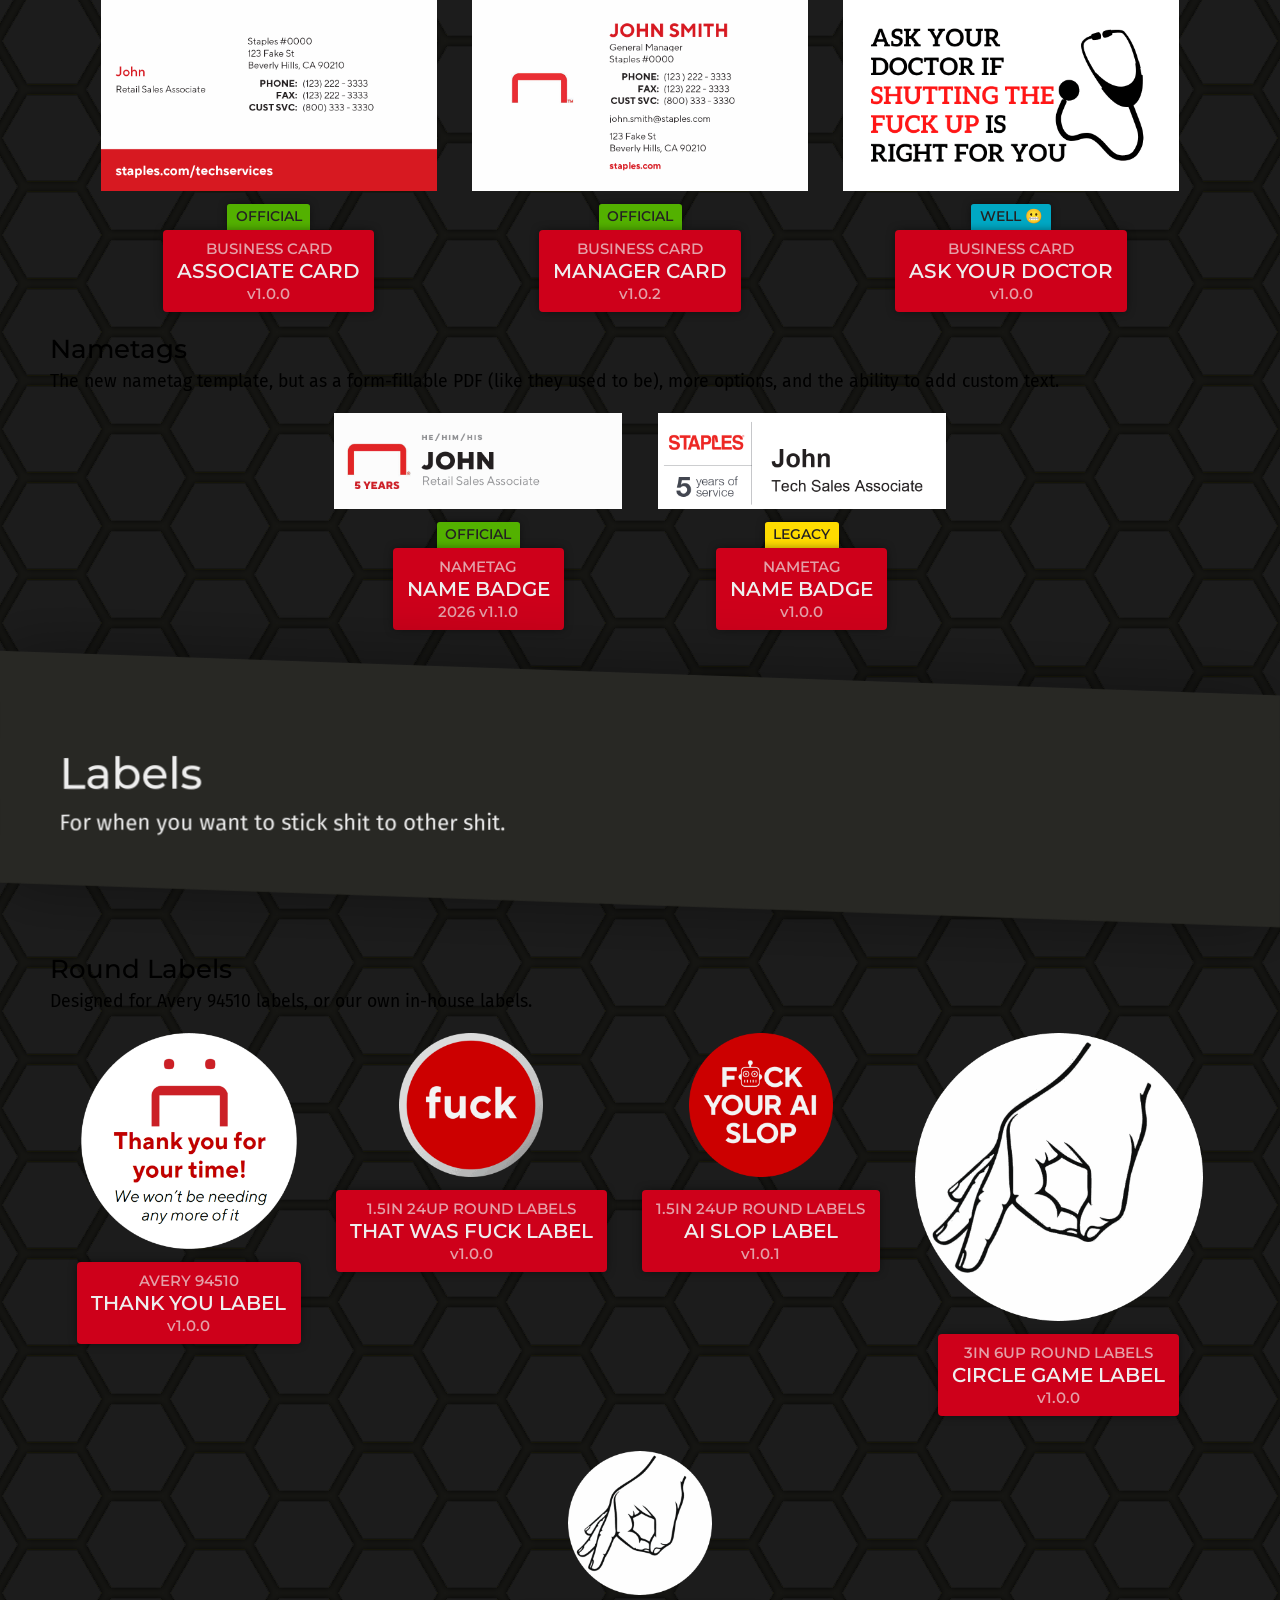
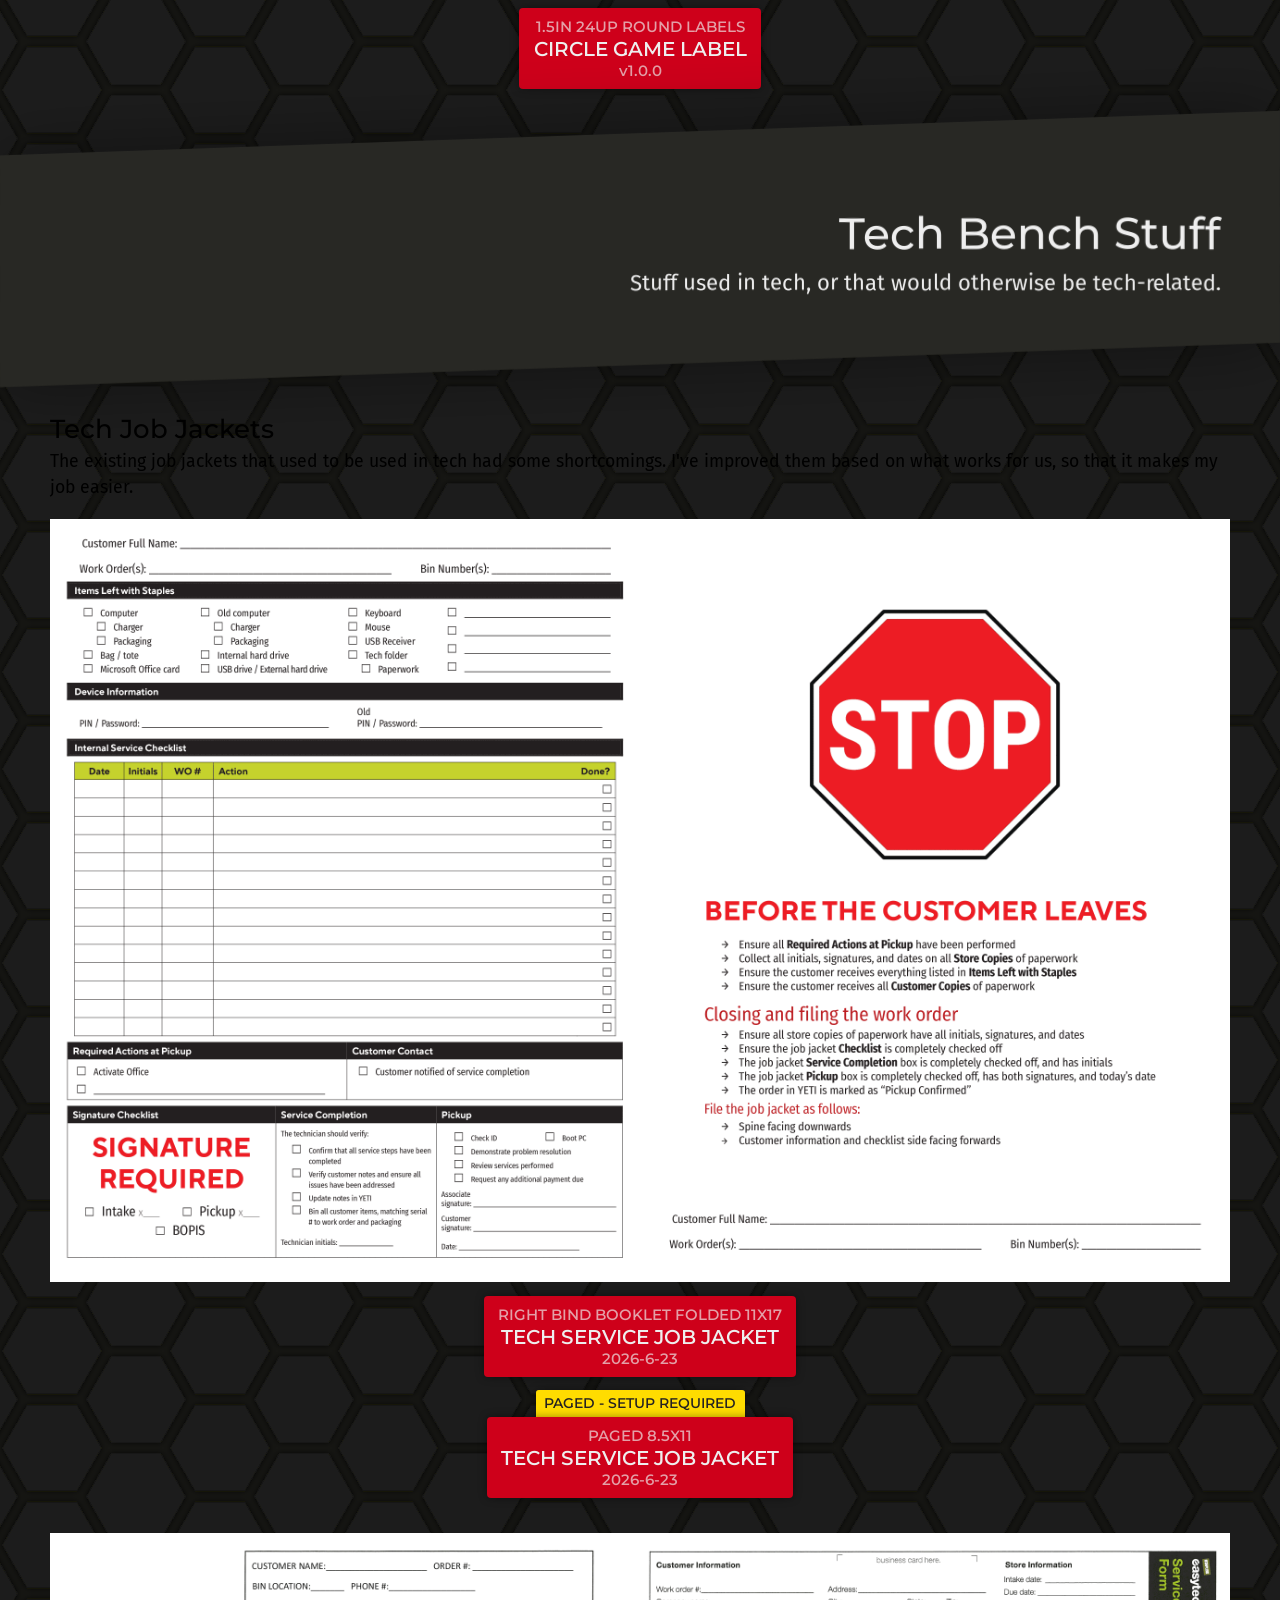
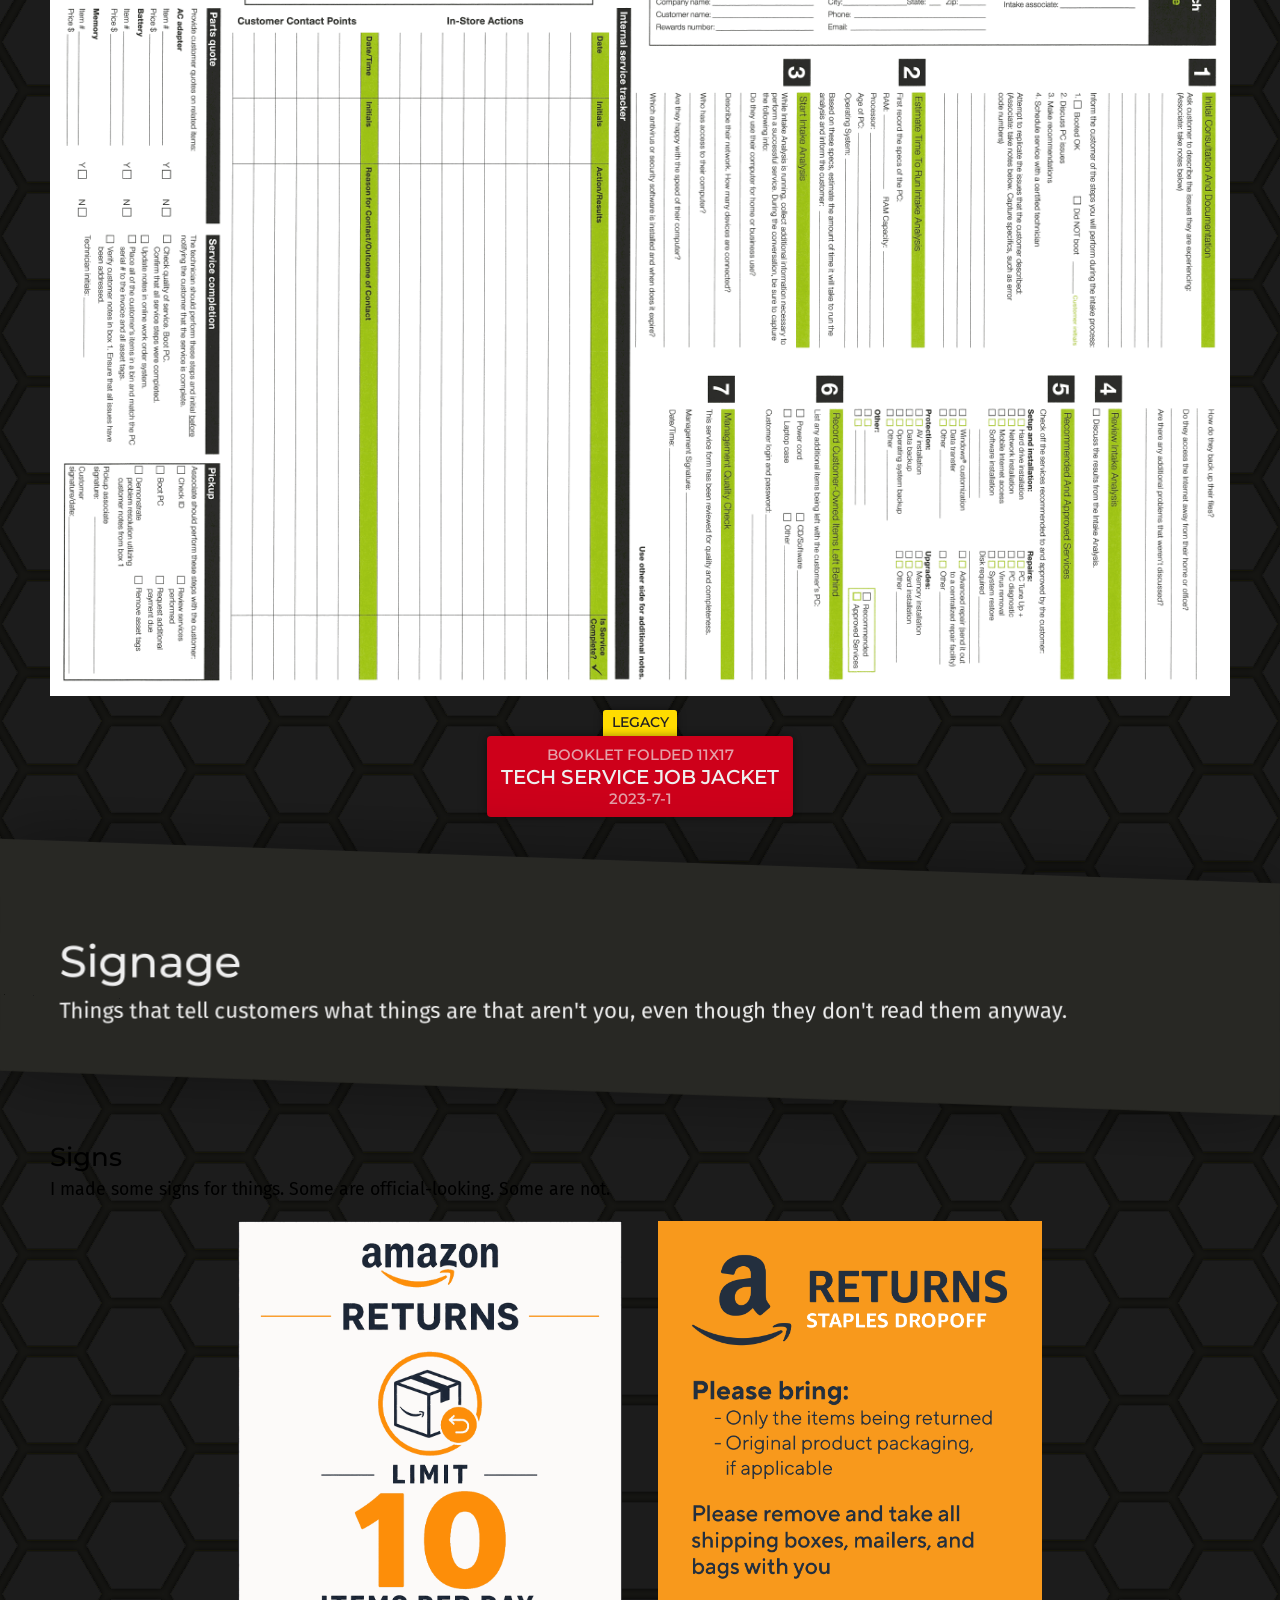
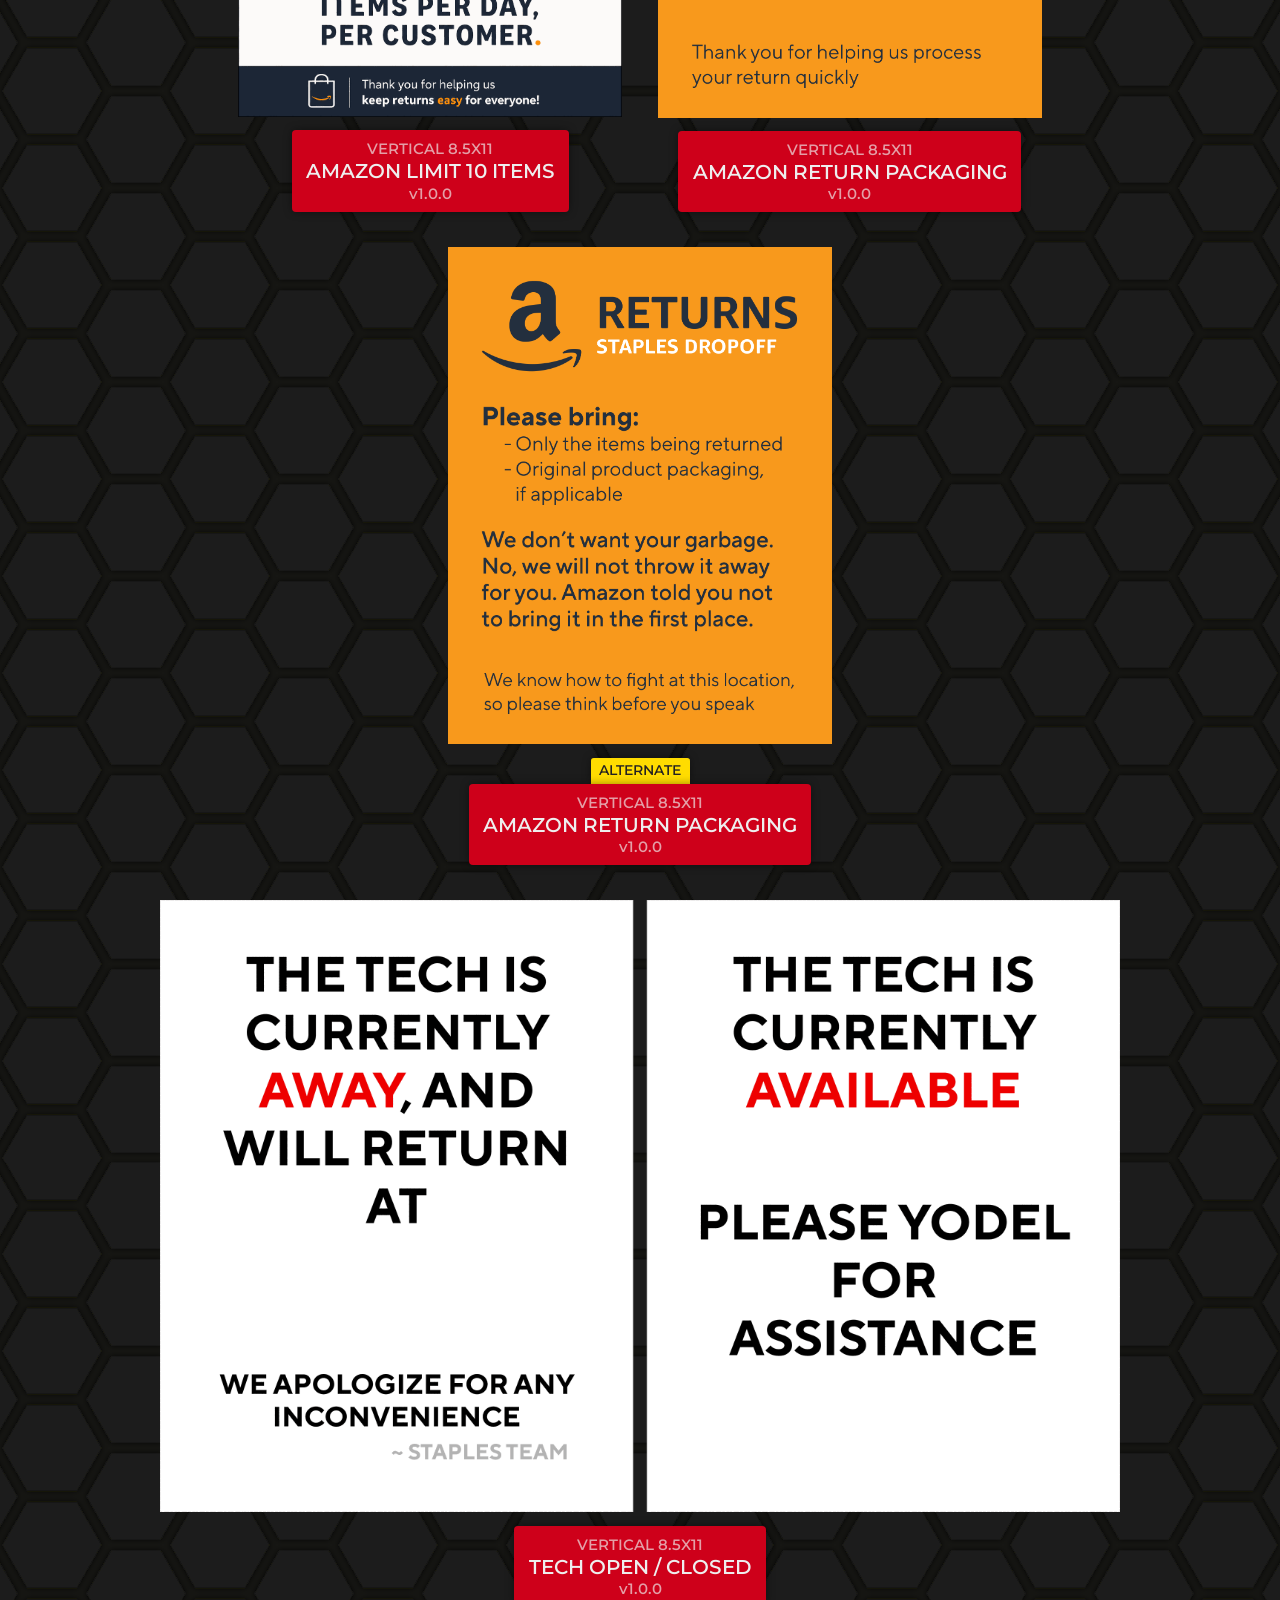
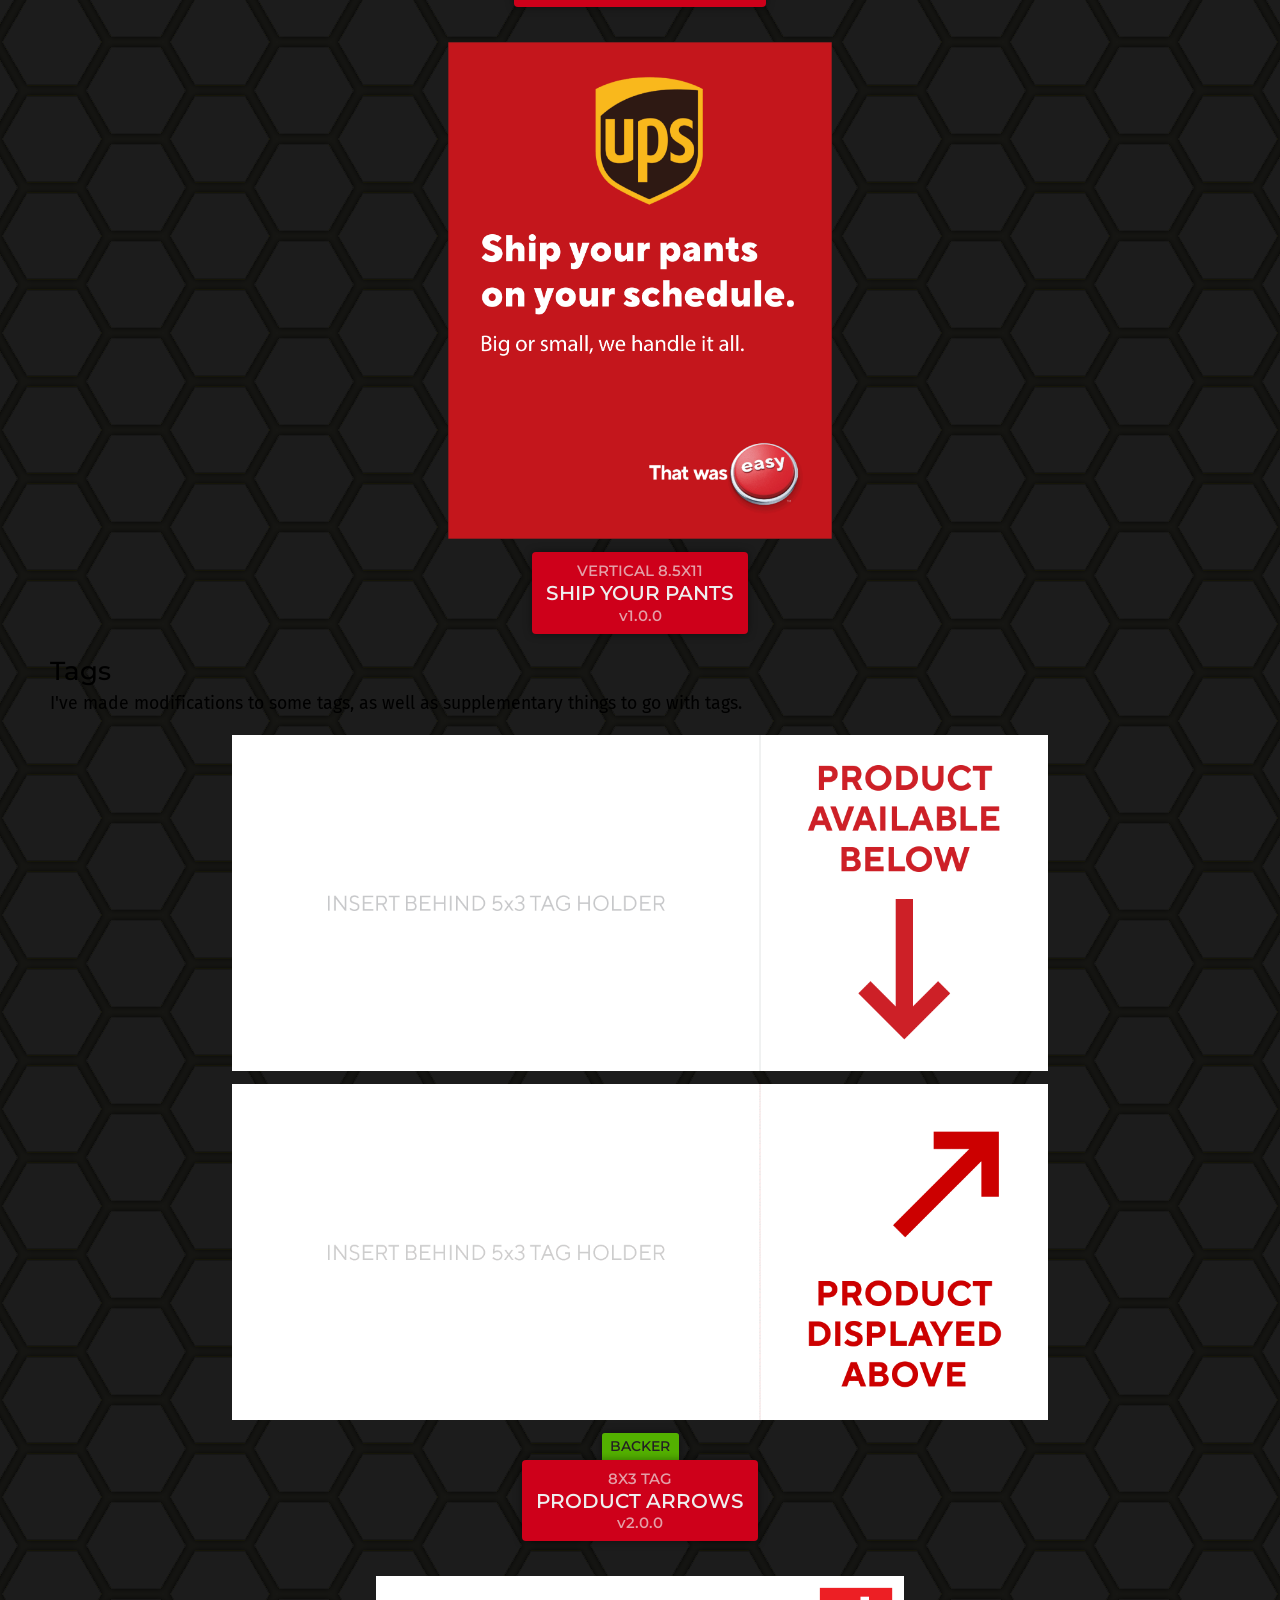
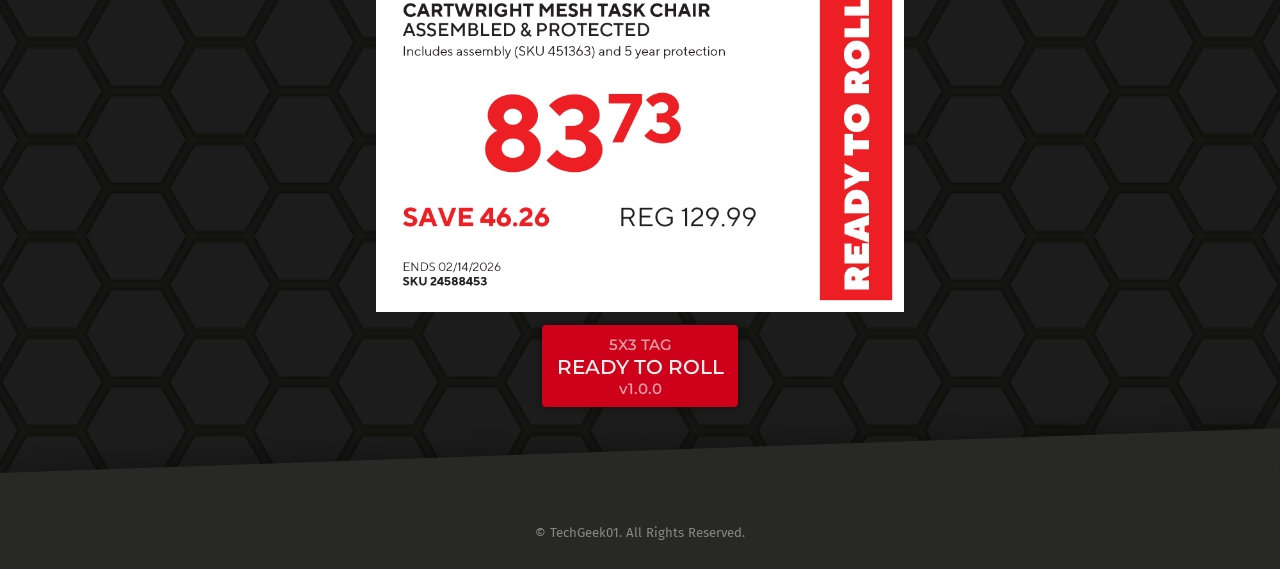
==== commit 70c85253: "feat: add link to documentation" ====
--- a/index.html
+++ b/index.html
@@ -75,6 +75,7 @@
 						</details>
 					</li>
 					<li><a href="/links">Links</a></li>
+					<li><a href="https://docs.sadples.cc">Documentation</a></li>
 					<li><a href="/resources">Resources</a></li>
 					<li><a href="https://discord.sadples.cc" target="_blank">Discord</a></li>
 					<li><a href="https://reddit.com/r/staples" target="_blank">Reddit</a></li>
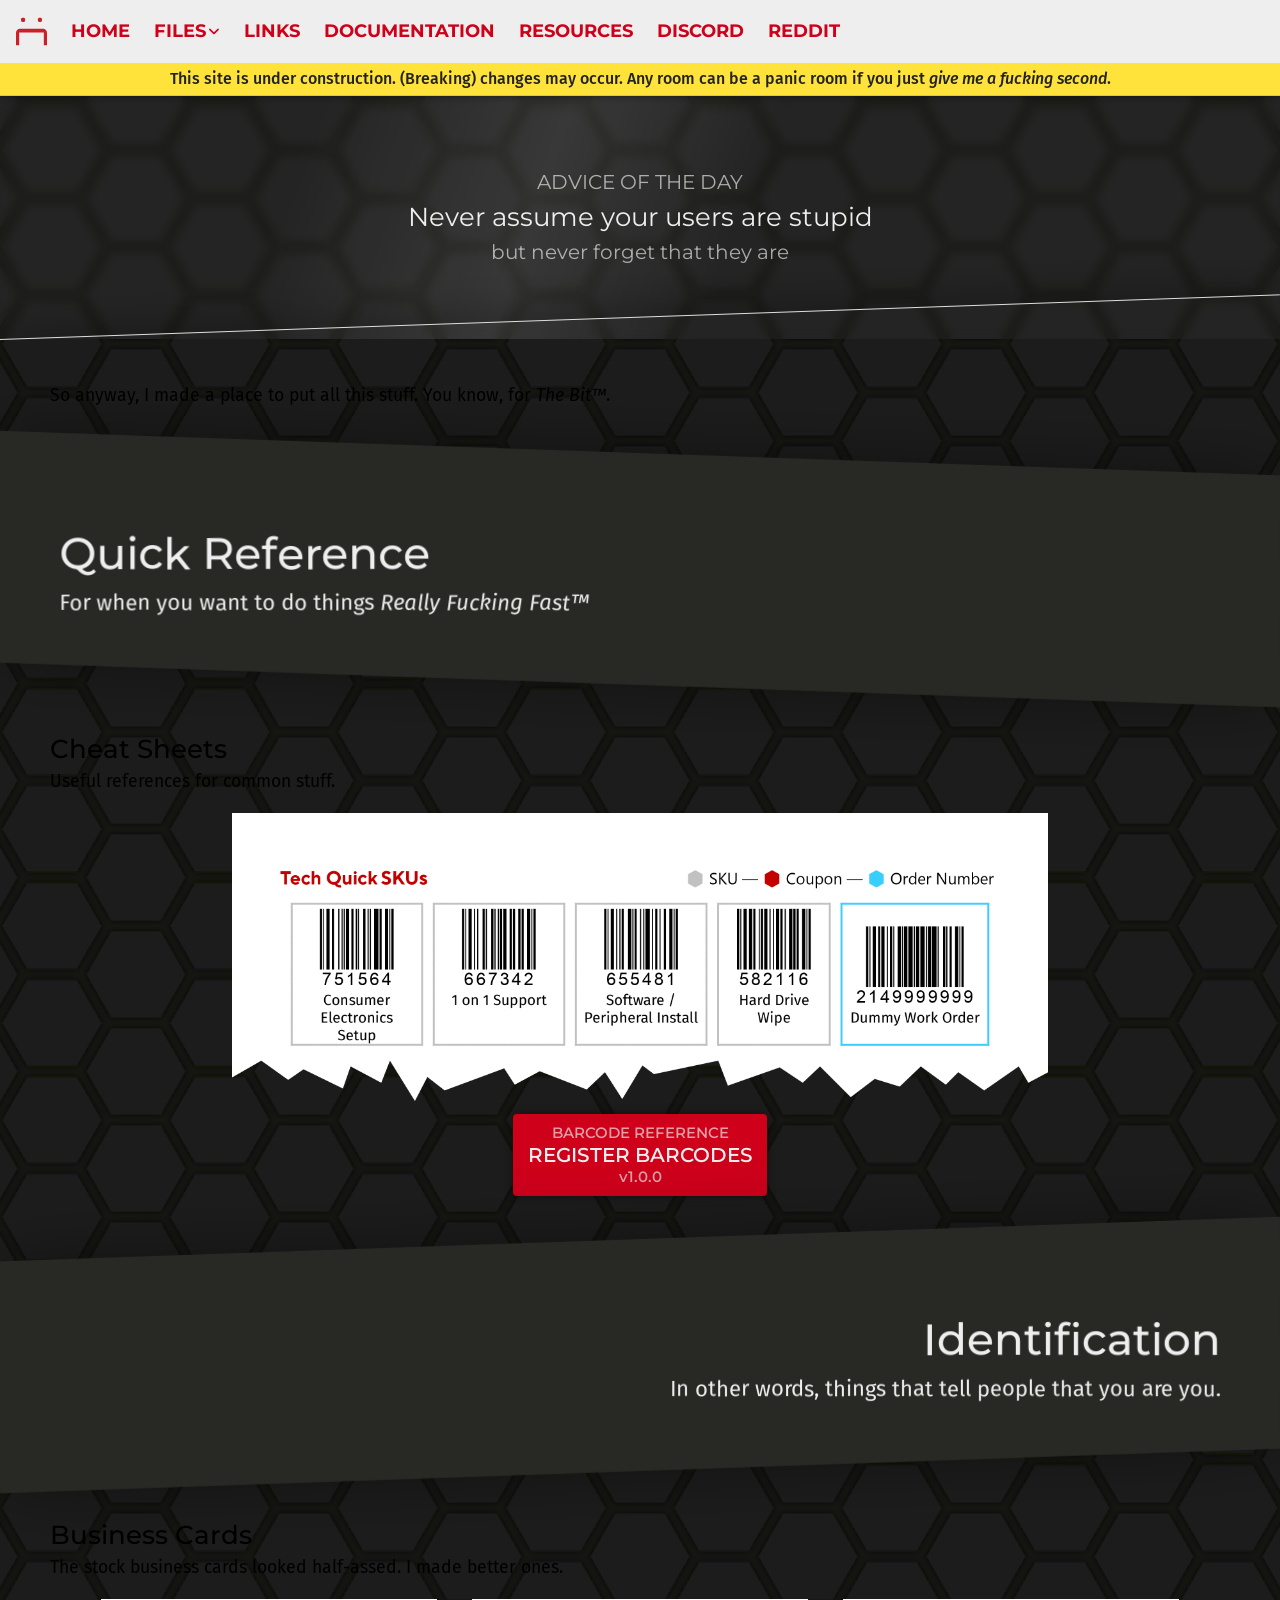
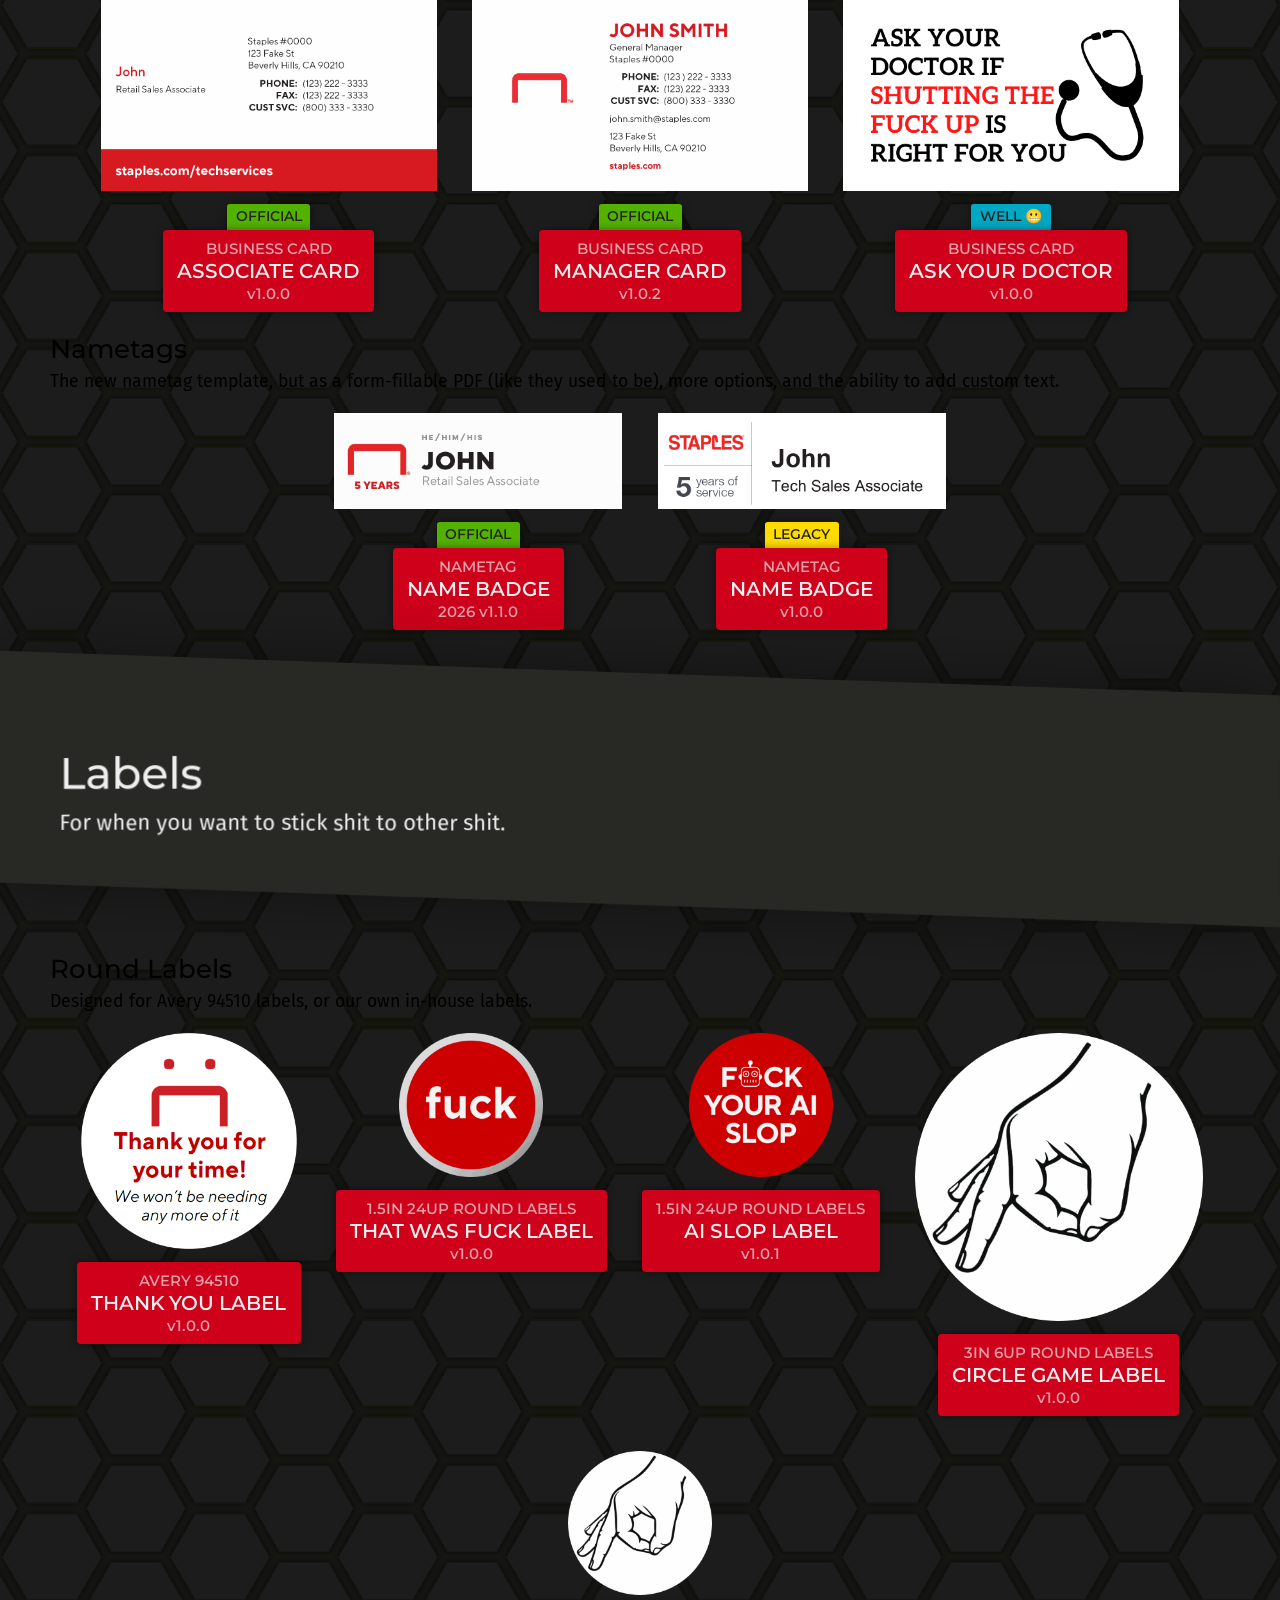
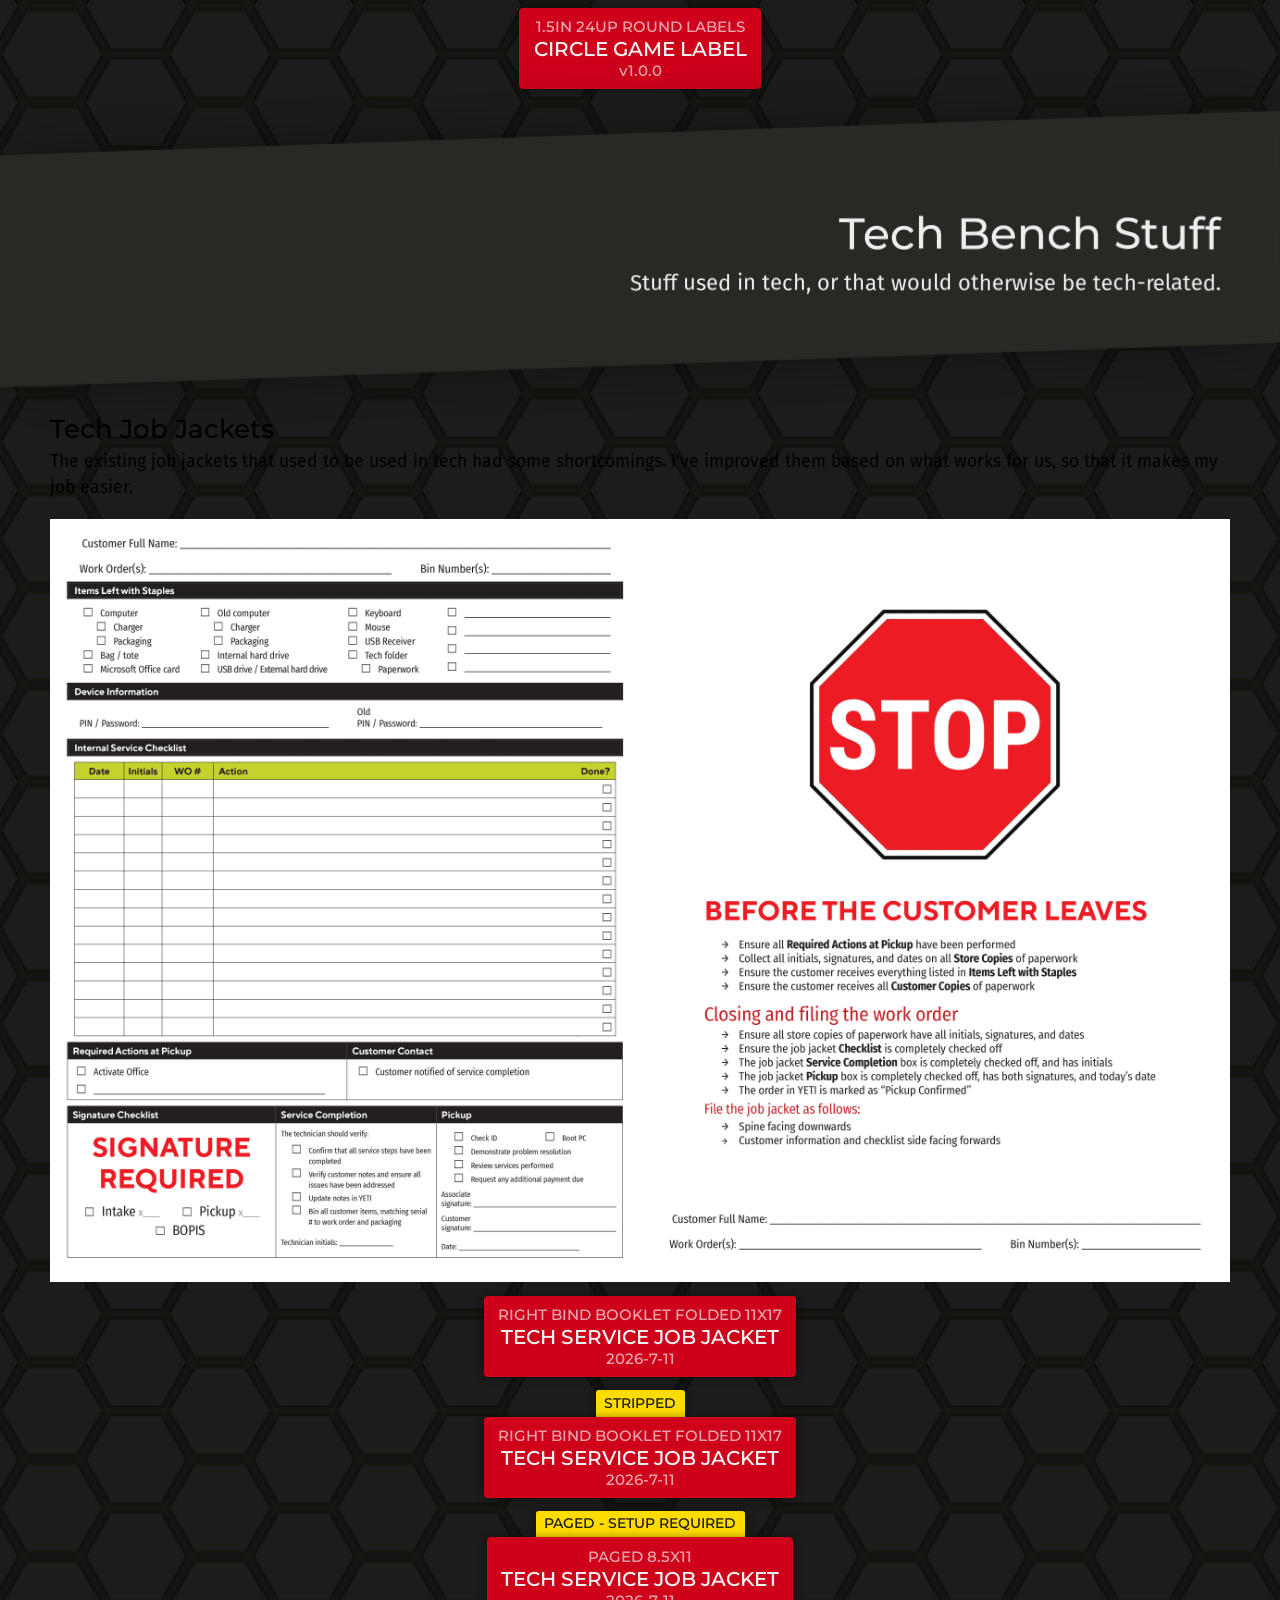
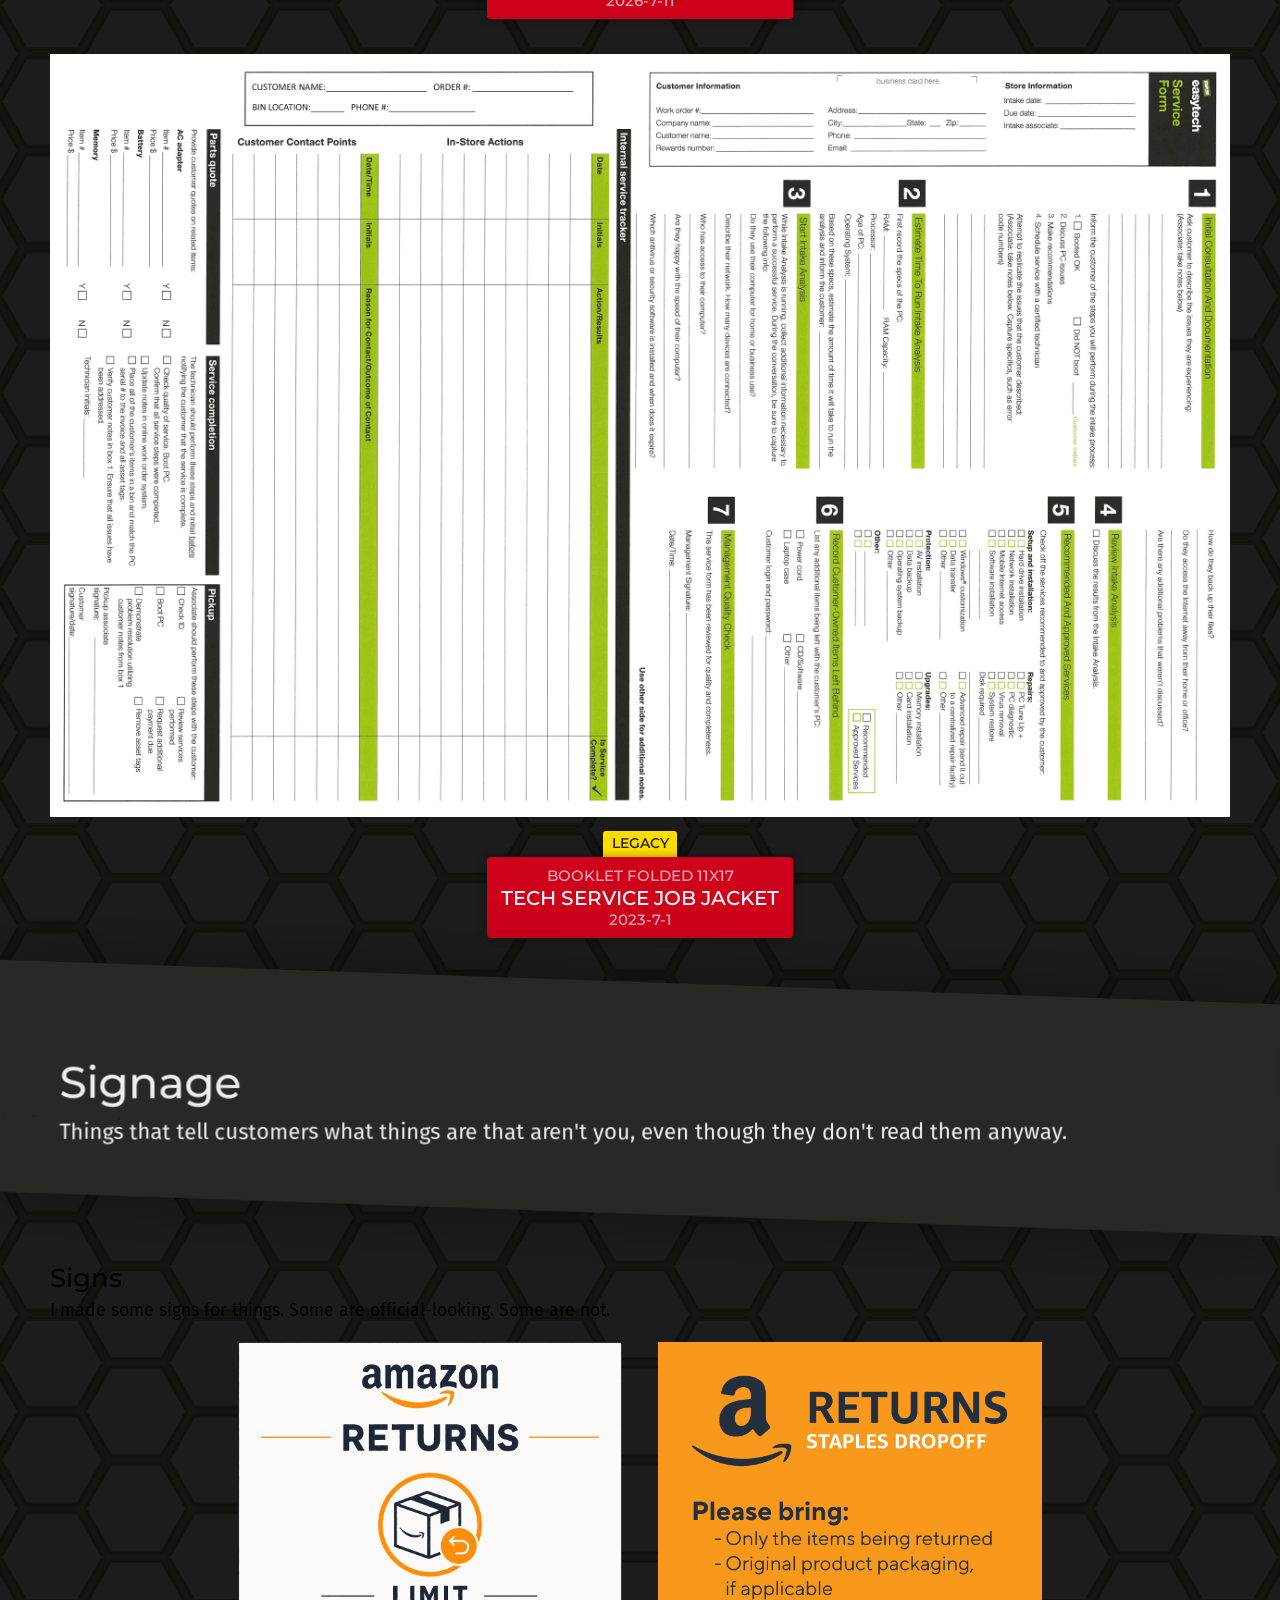
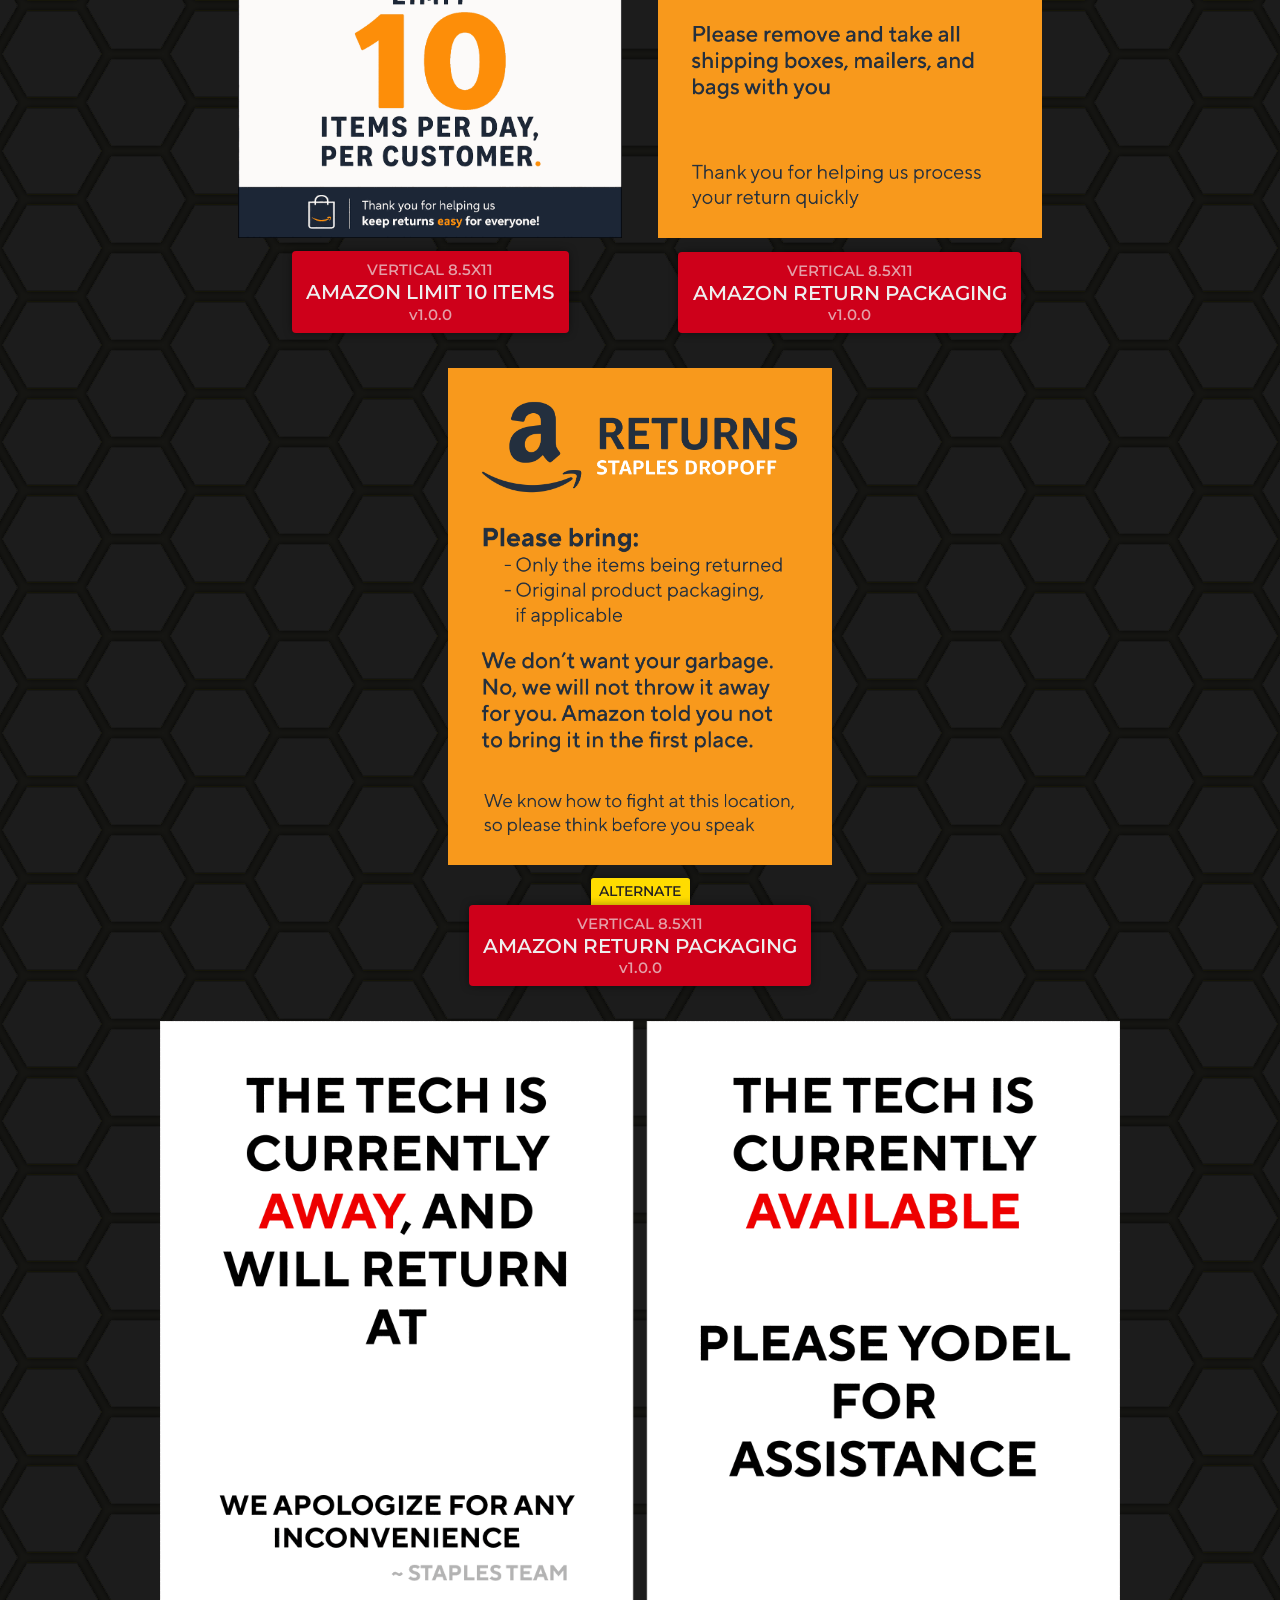
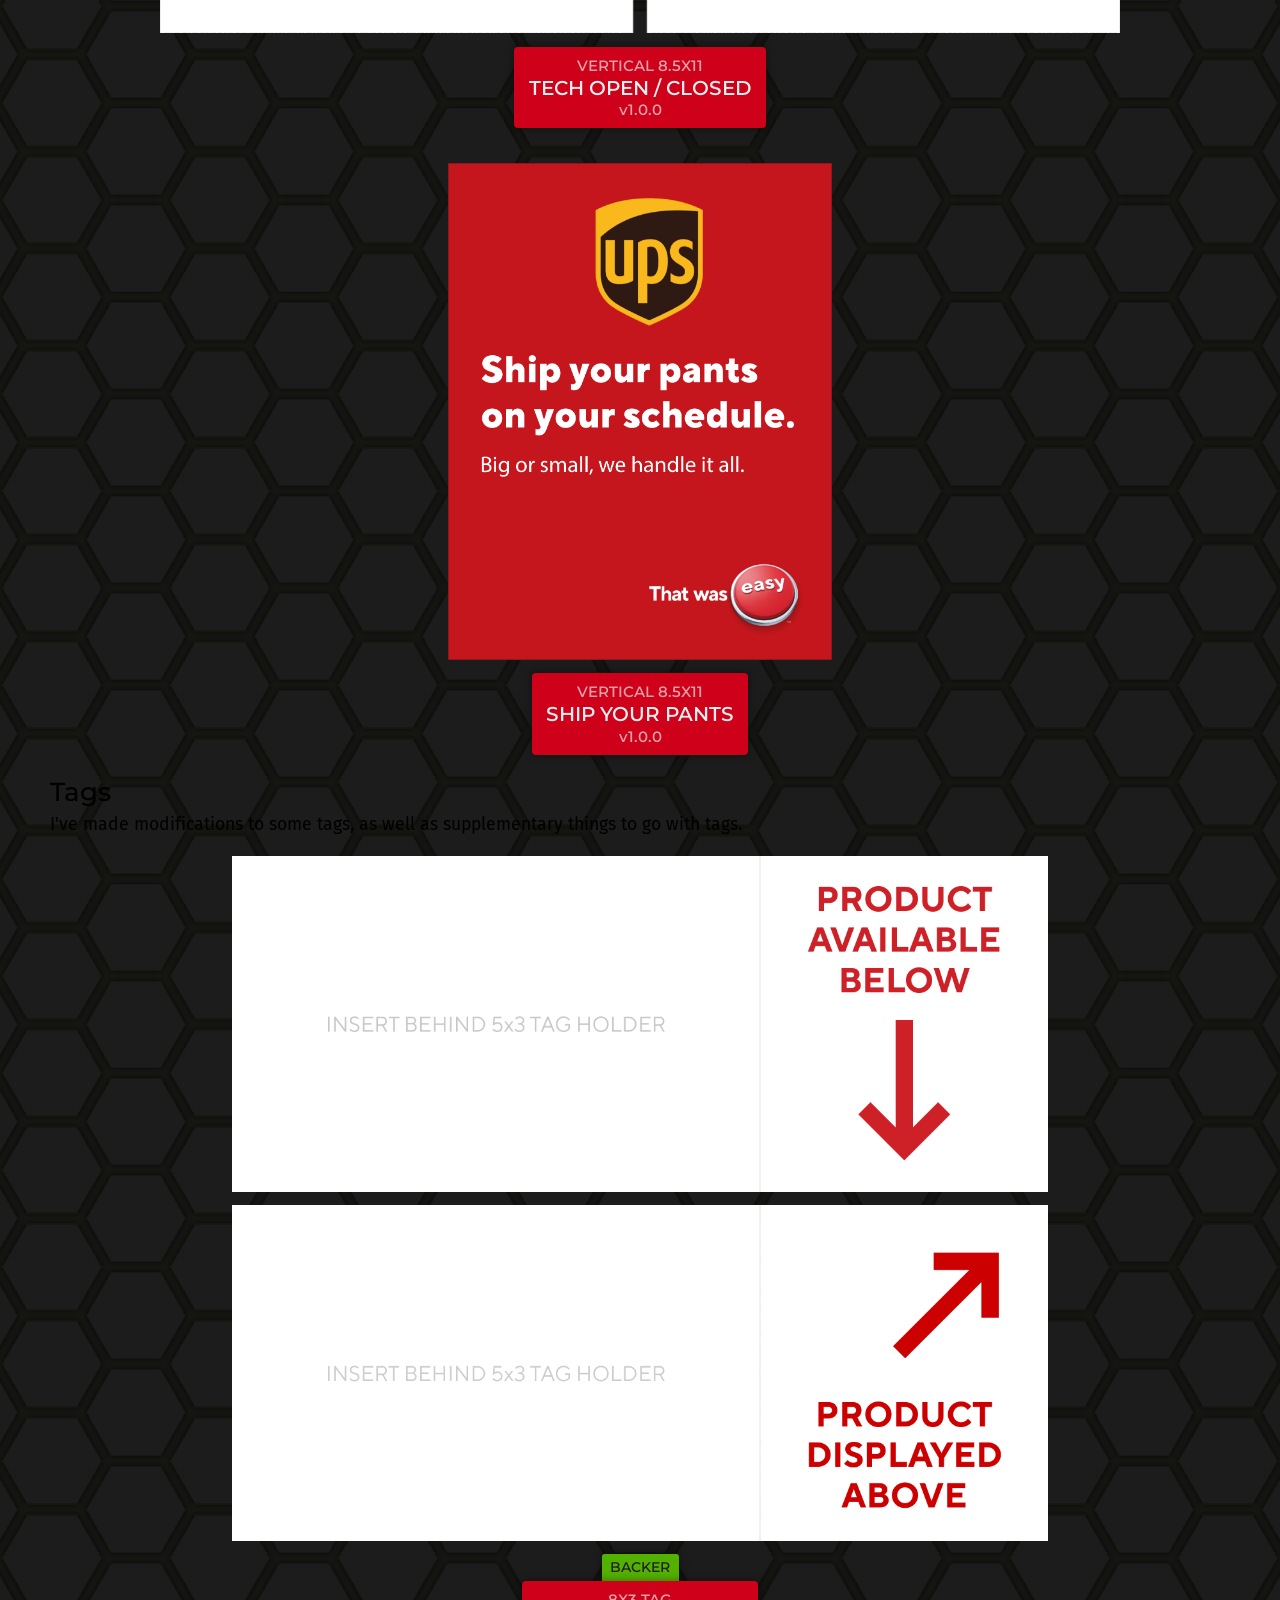
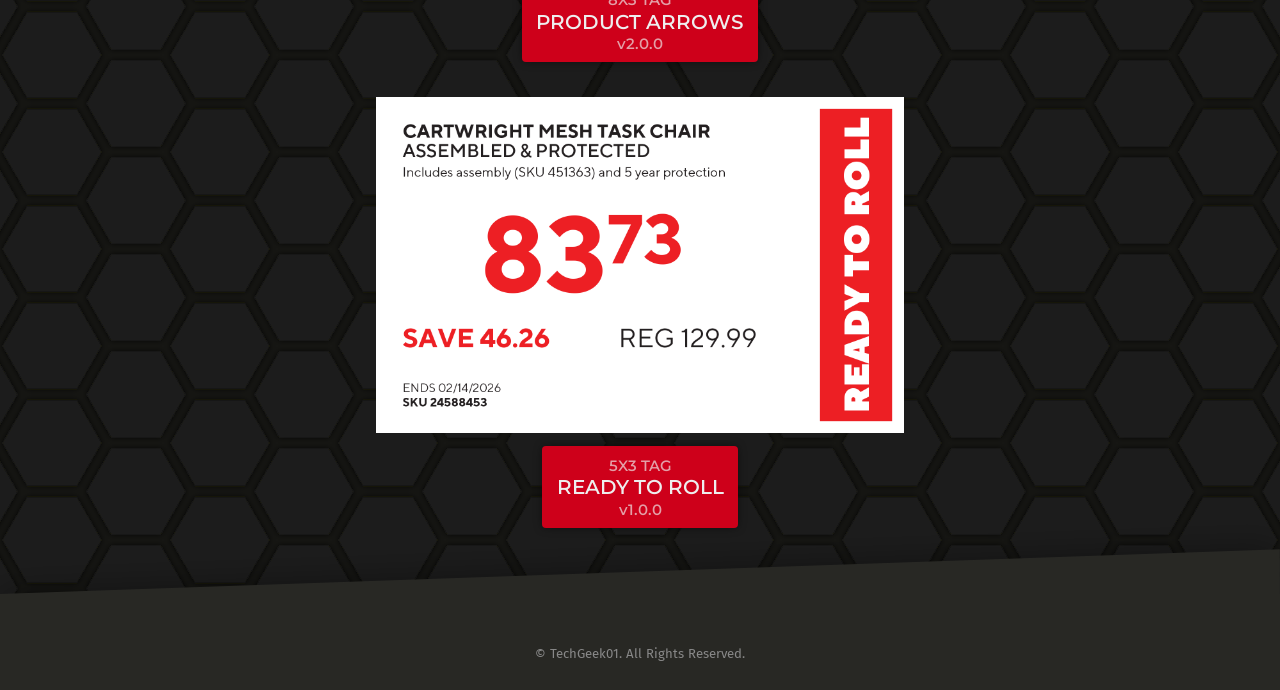
==== commit 60421f3f: "feat: update job jackets Also added a stripped version" ====
--- a/index.html
+++ b/index.html
@@ -225,8 +225,12 @@
 				<section class="buttons center">
 					<section class="card">
 						<img src="/files/tech/jobjacket_preview.png" alt="Tech services job jacket" />
-						<a class="btn file" href="/files/tech/Tech_Service_Jacket_2026-06-23_Right_Bind.pdf" data-type="Right Bind Booklet Folded 11x17" data-version="2026-6-23" target="_blank">Tech Service Job Jacket</a>
-						<a class="btn file" href="/files/tech/Tech_Service_Jacket_2026-06-23_Paged.pdf" data-type="Paged 8.5x11" data-version="2026-6-23" target="_blank">
+						<a class="btn file" href="/files/tech/Tech_Service_Jacket_2026-07-11_Right_Bind.pdf" data-type="Right Bind Booklet Folded 11x17" data-version="2026-7-11" target="_blank">Tech Service Job Jacket</a>
+						<a class="btn file" href="/files/tech/Tech_Service_Jacket_2026-07-11_Stripped_Right_Bind.pdf" data-type="Right Bind Booklet Folded 11x17" data-version="2026-7-11" target="_blank">
+							<div class="tag">Stripped</div>
+							Tech Service Job Jacket
+						</a>
+						<a class="btn file" href="/files/tech/Tech_Service_Jacket_2026-07-11_Paged.pdf" data-type="Paged 8.5x11" data-version="2026-7-11" target="_blank">
 							<div class="tag">Paged - Setup Required</div>
 							Tech Service Job Jacket
 						</a>
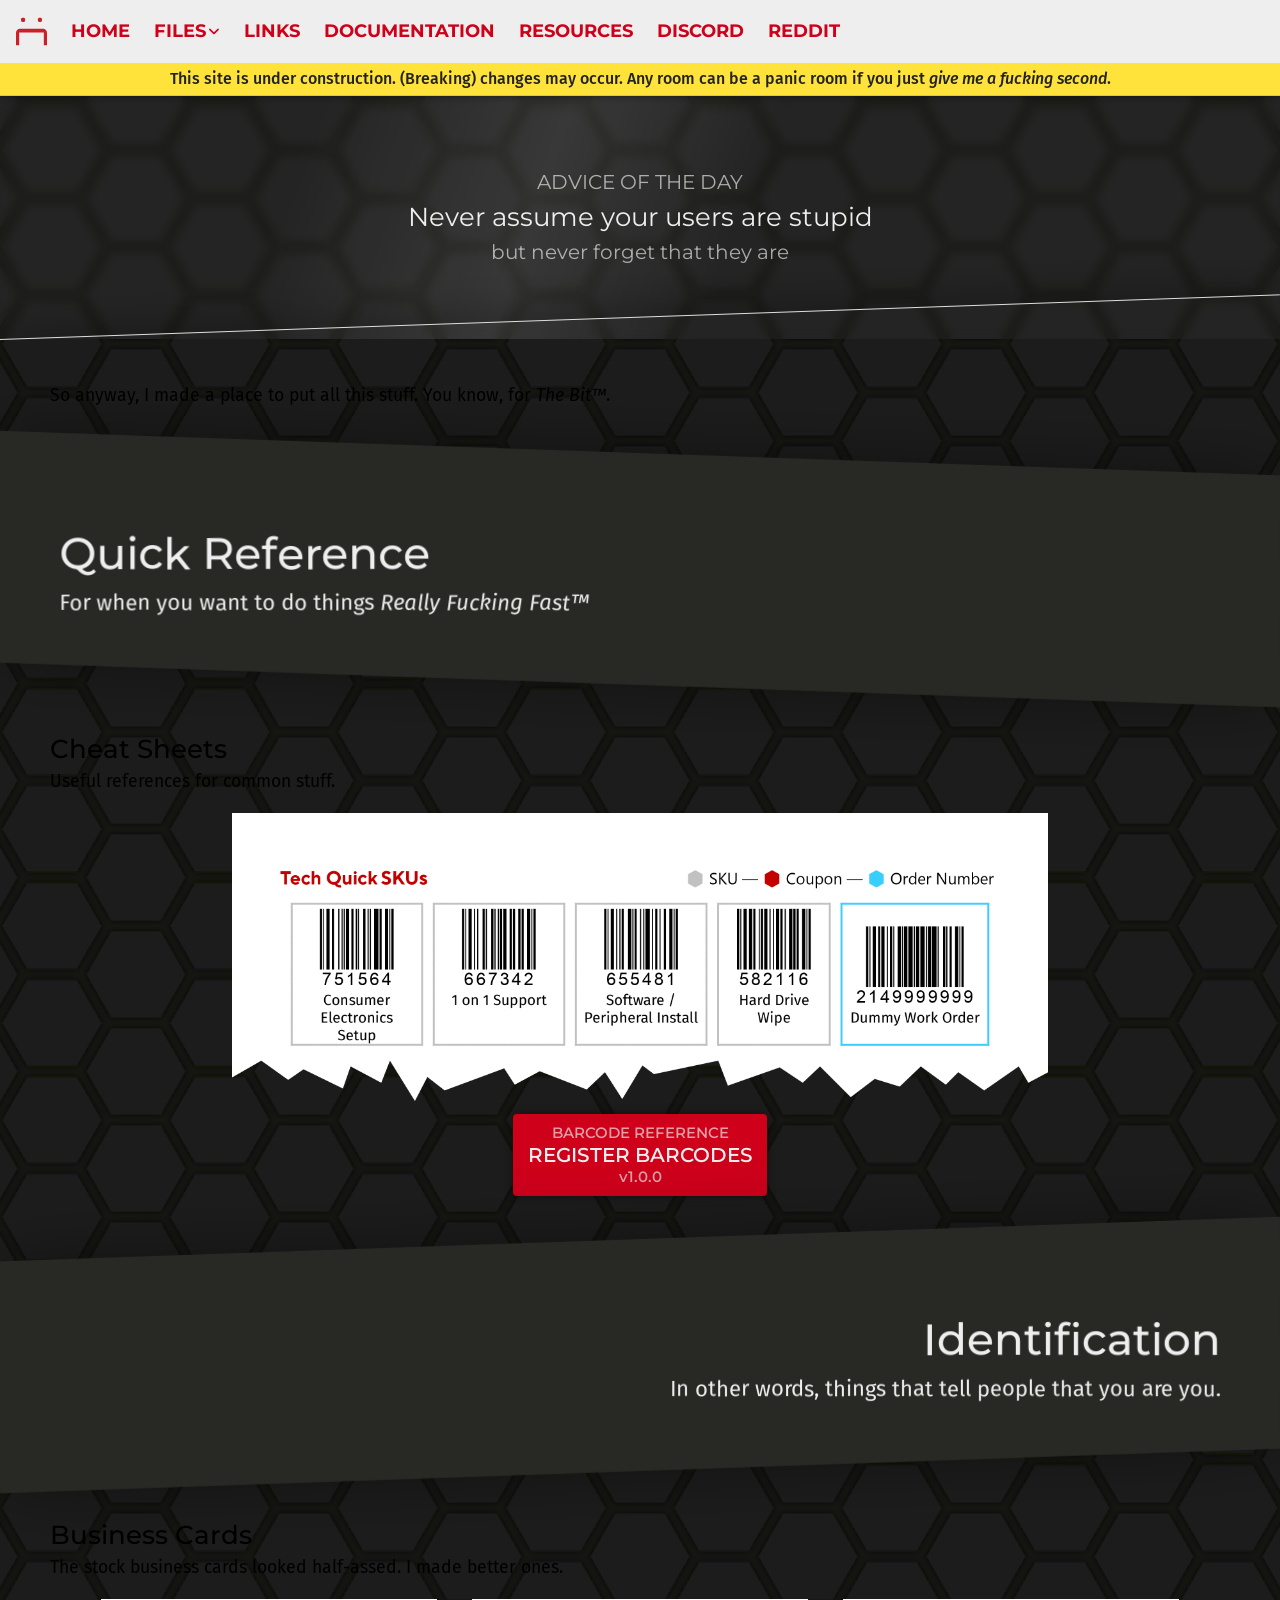
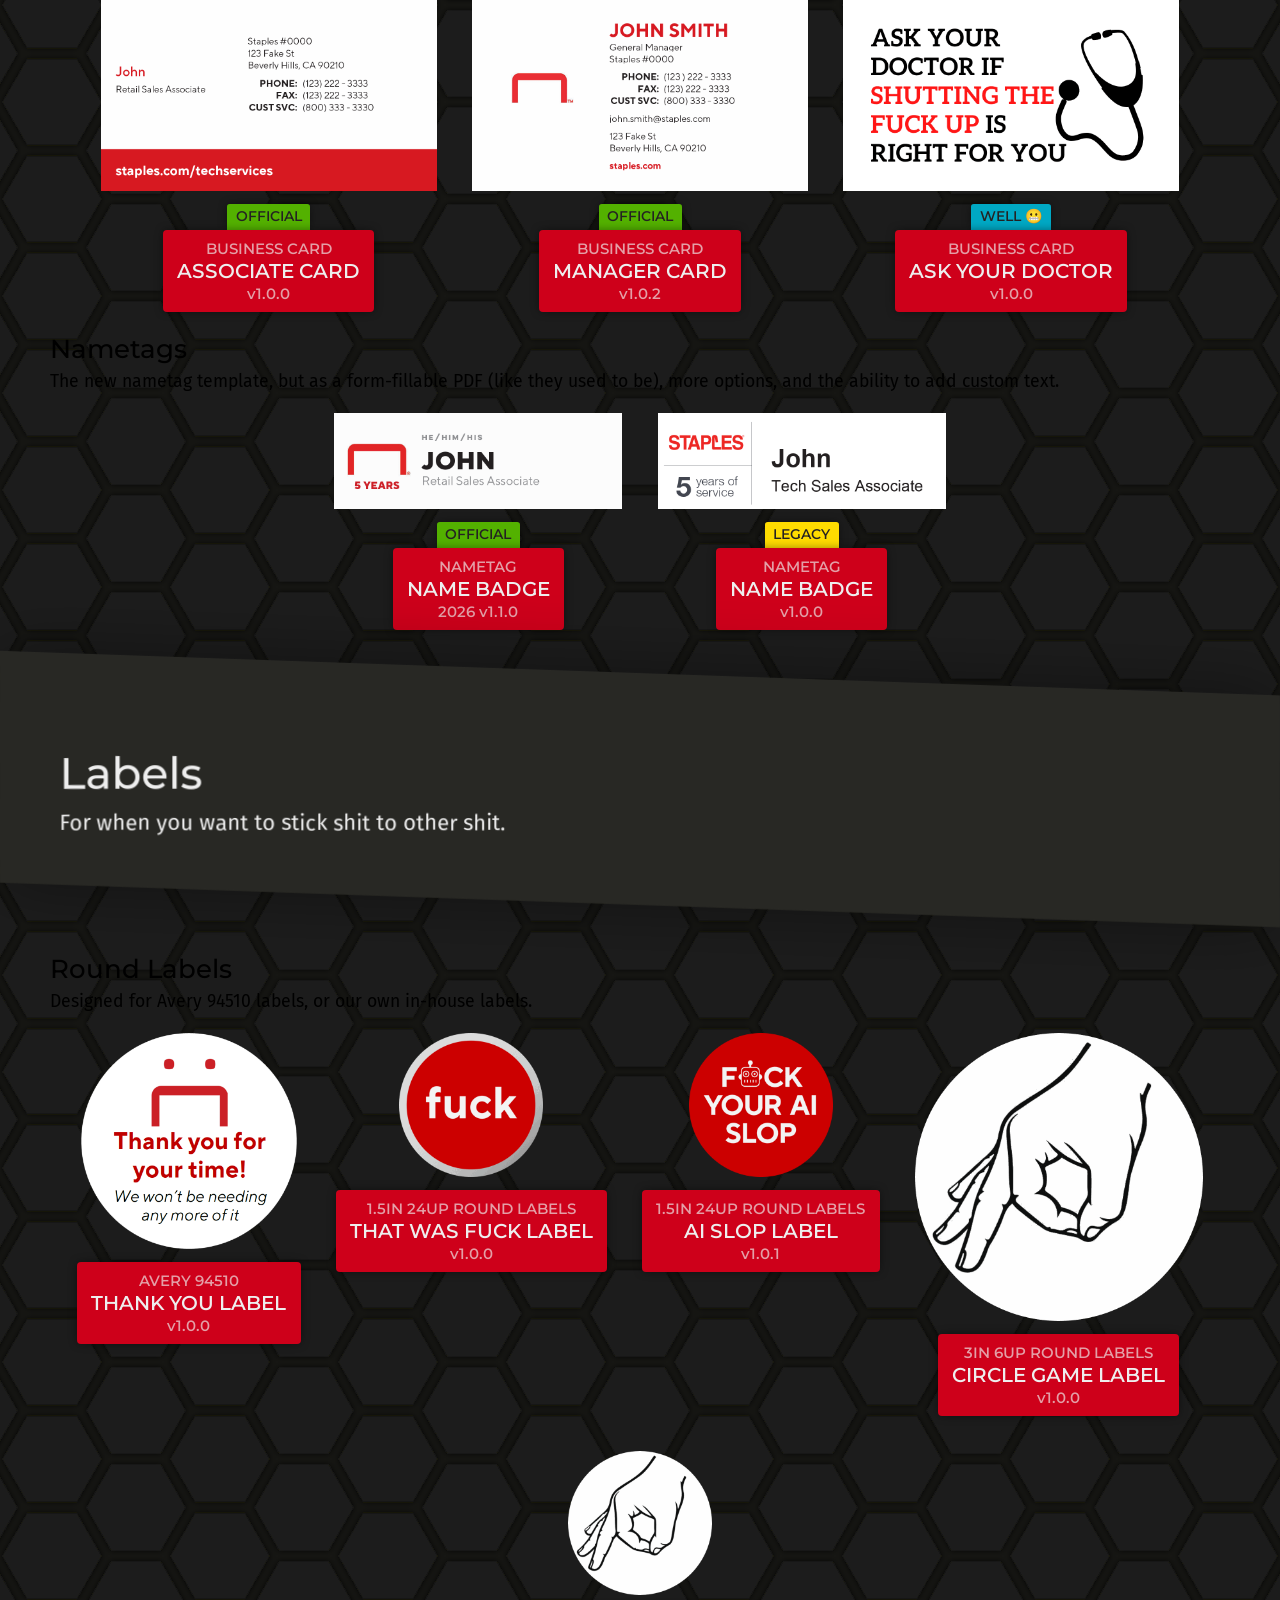
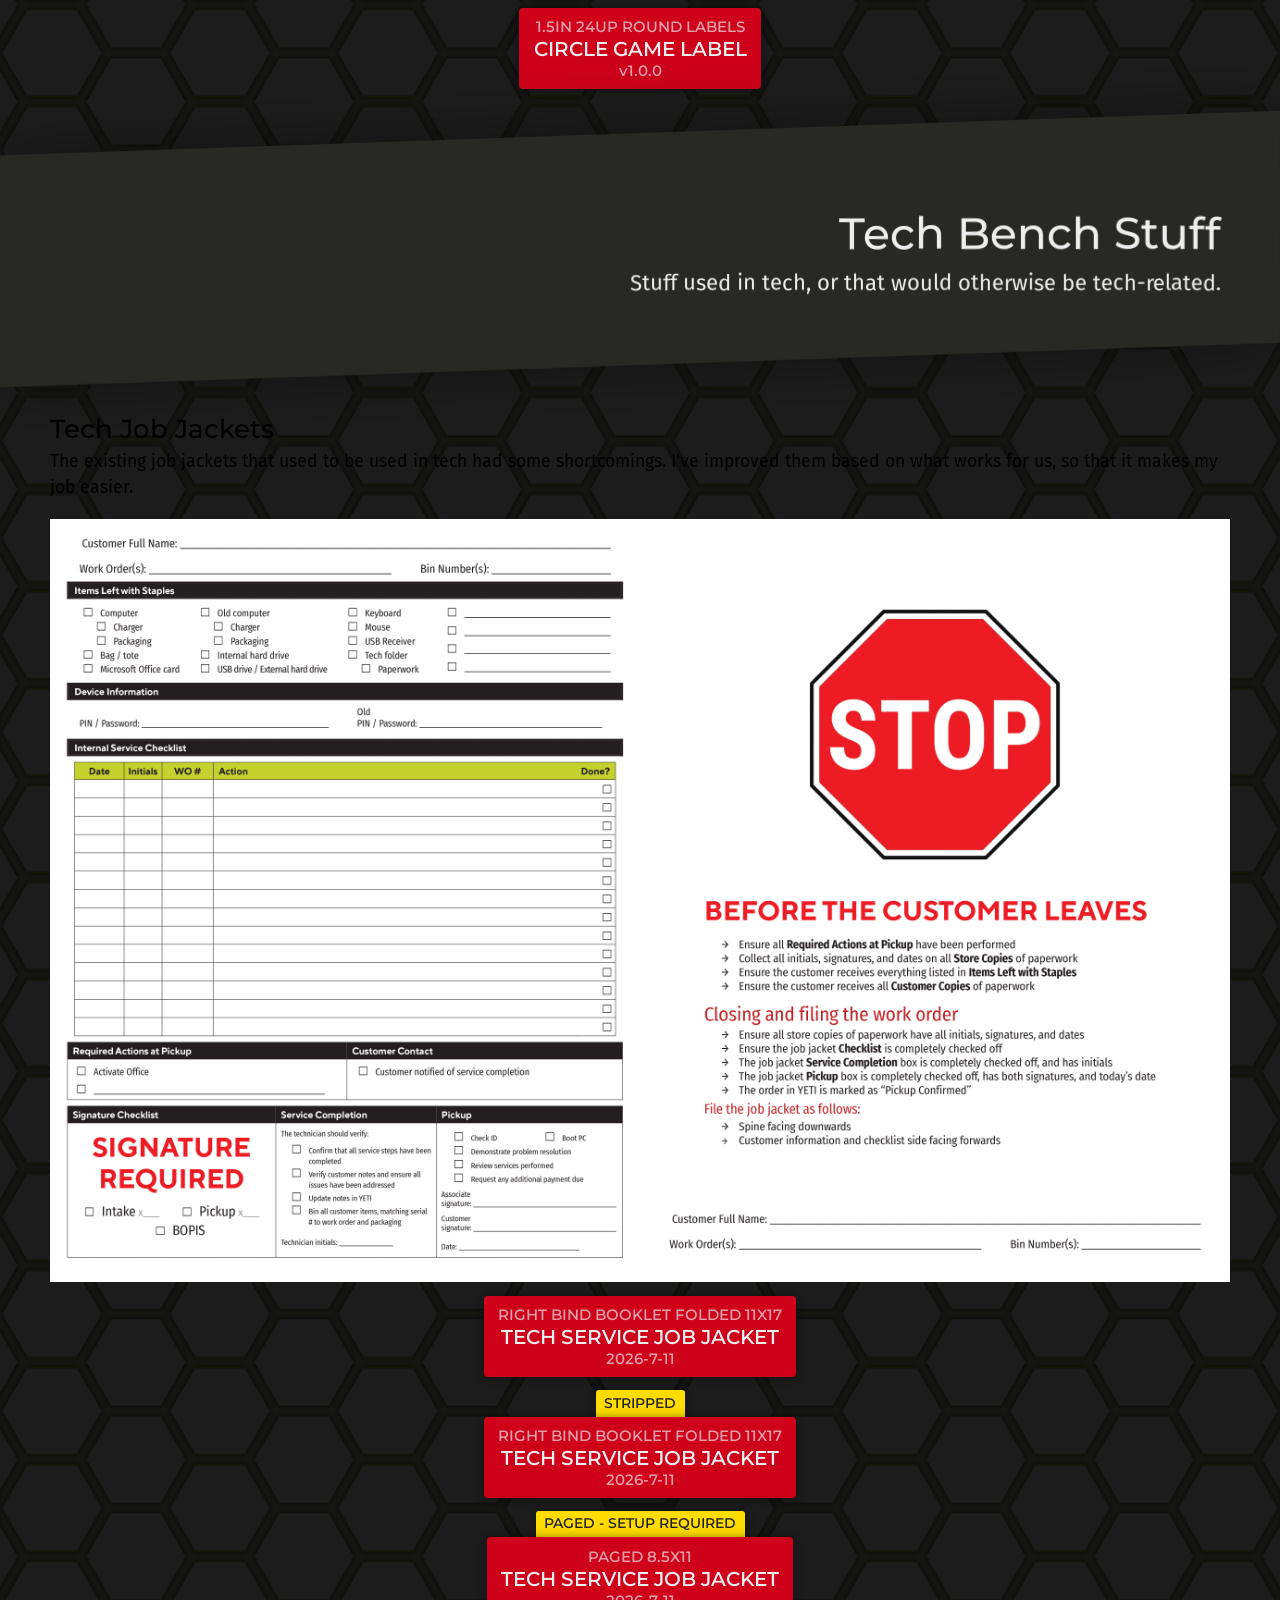
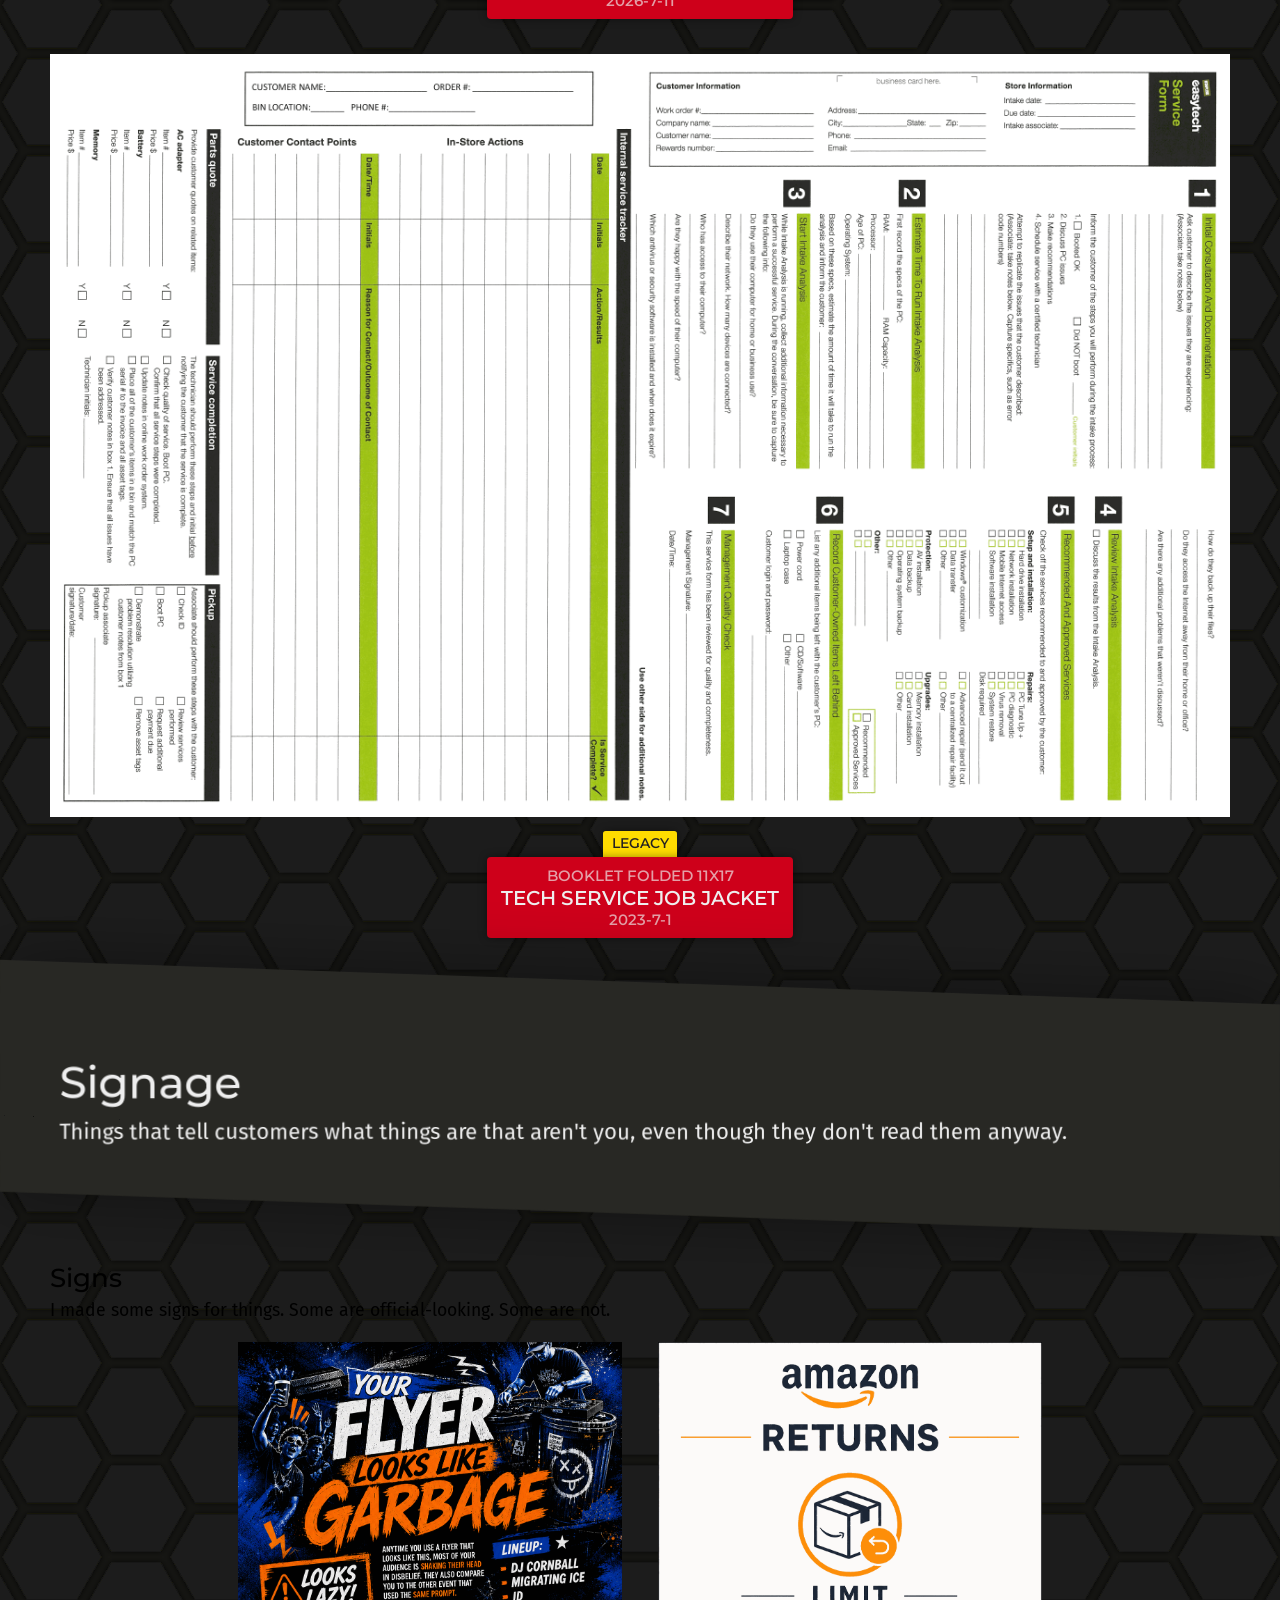
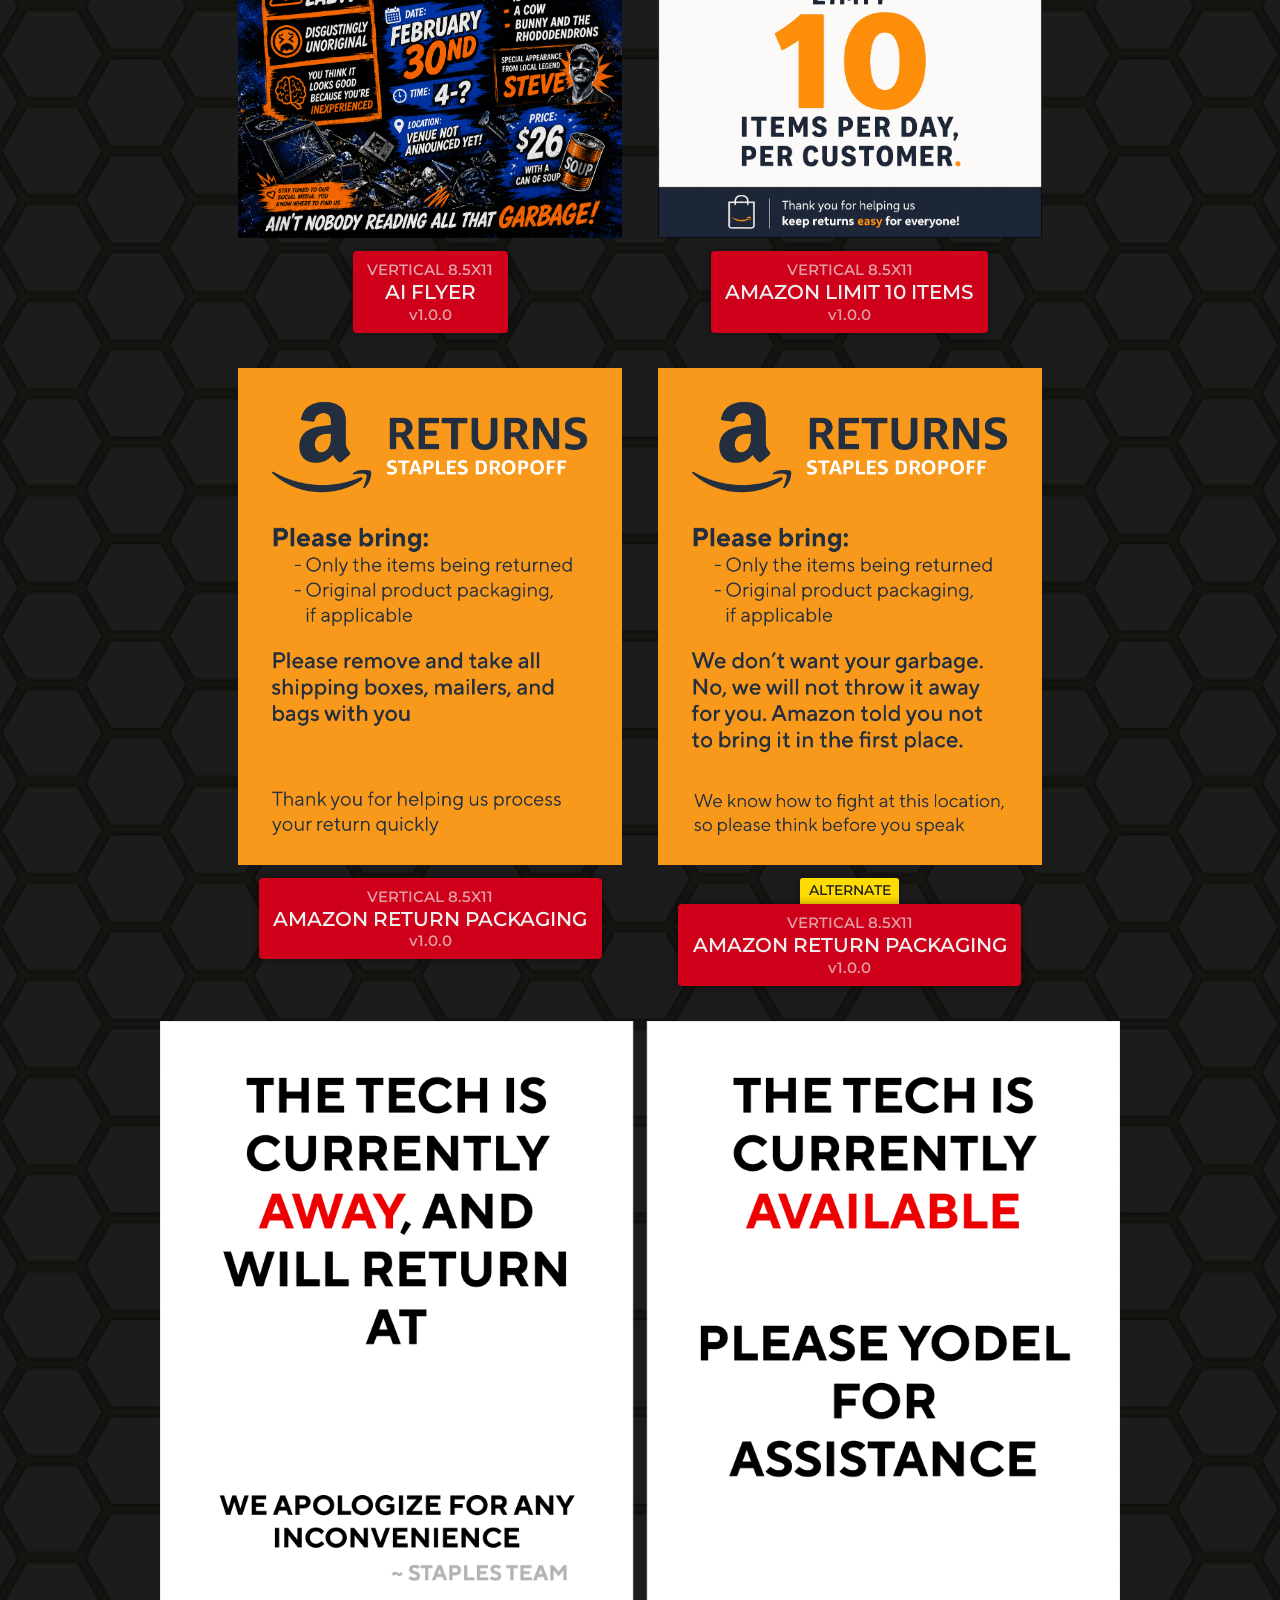
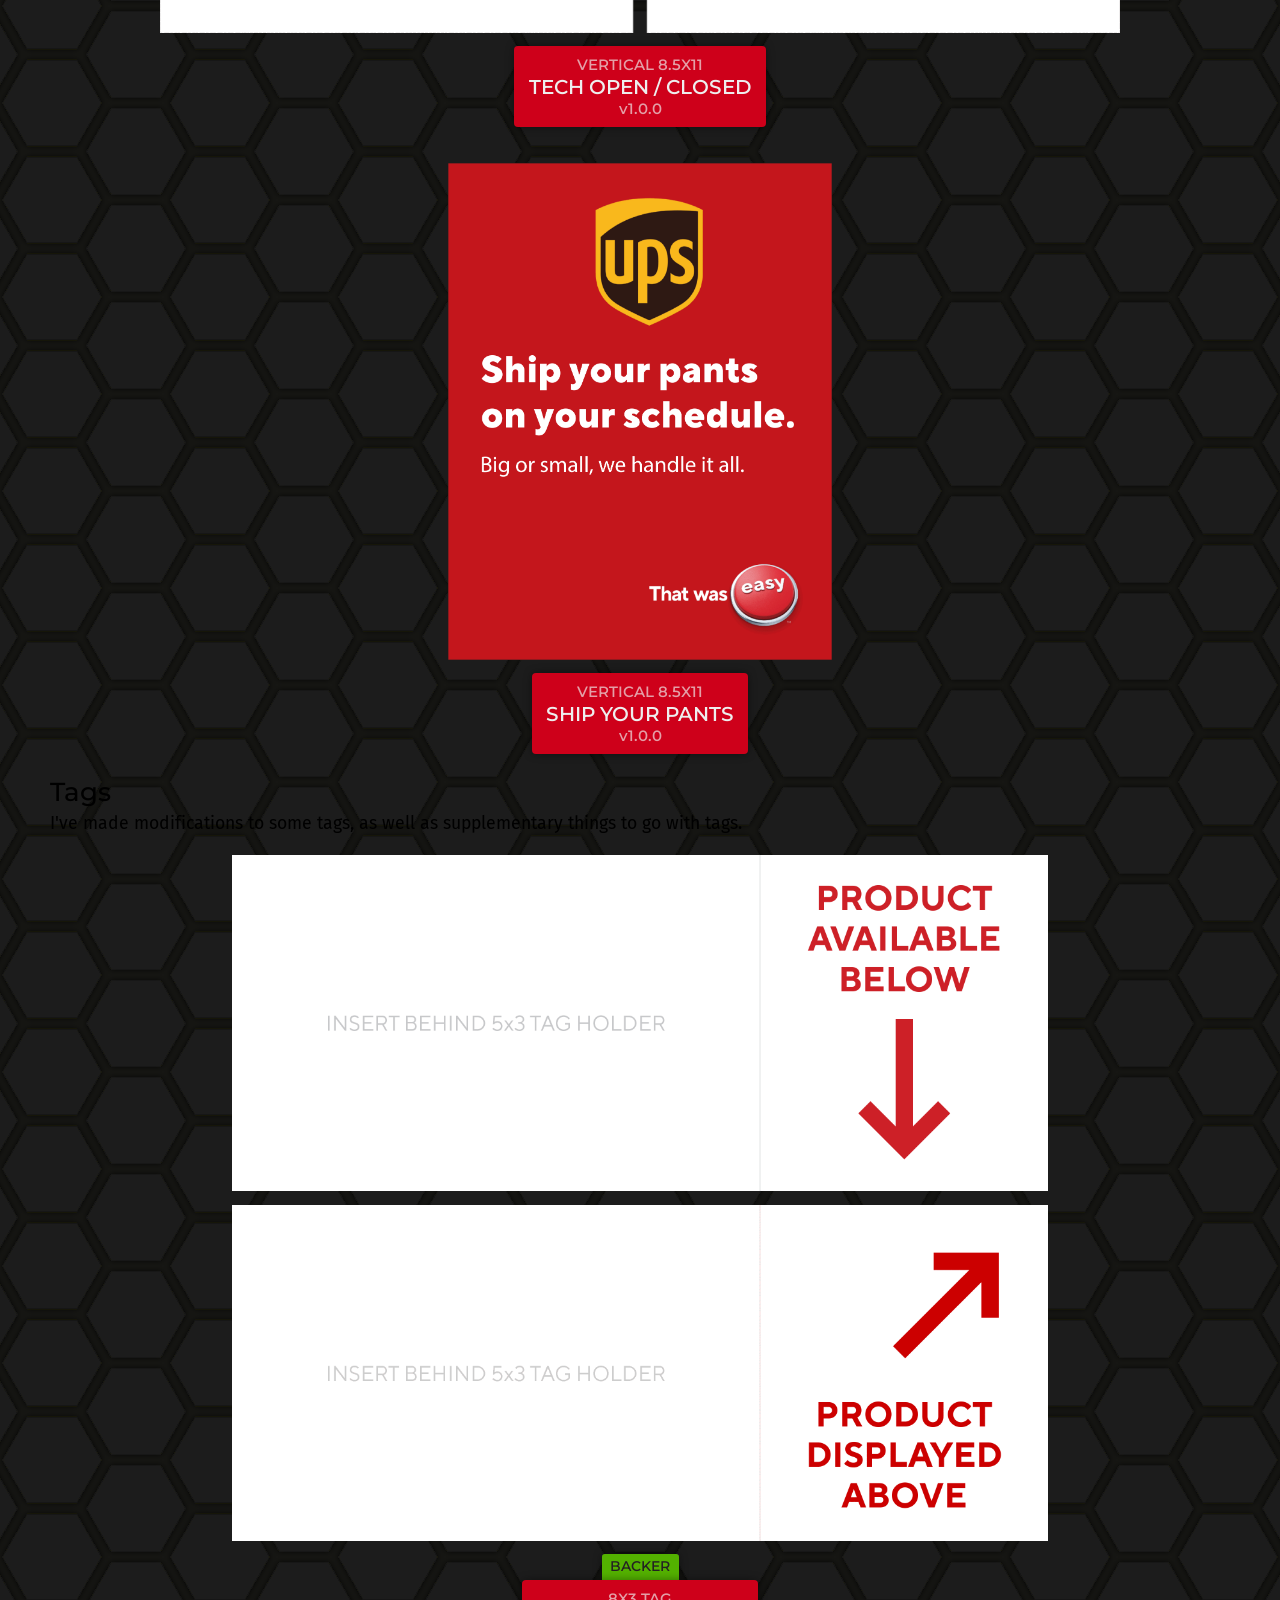
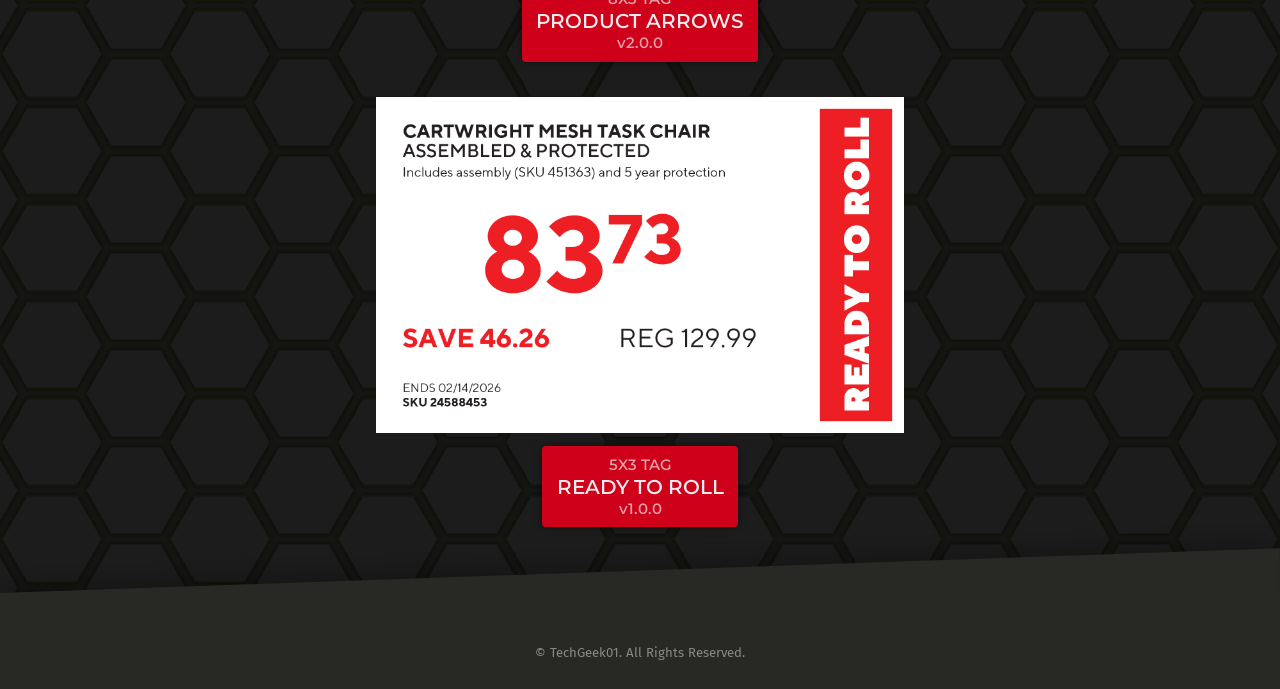
==== commit 19ca4d30: "feat: add AI flyer printable" ====
--- a/index.html
+++ b/index.html
@@ -257,6 +257,10 @@
 				<p>I made some signs for things. Some are official-looking. Some are not.</p>
 				<section class="buttons center">
 					<section class="card">
+						<img src="/files/signs/AI_Flyer_preview.png" alt="AI flyer" width="384px"/>
+						<a class="btn file" href="/files/signs/AI_Flyer.pdf" data-type="Vertical 8.5x11" data-version="v1.0.0" target="_blank">AI Flyer</a>
+					</section>
+					<section class="card">
 						<img src="/files/signs/amazon_limit_10_items_preview.png" alt="Amazon return packaging" width="384px"/>
 						<a class="btn file" href="/files/signs/amazon_limit_10_items.png" data-type="Vertical 8.5x11" data-version="v1.0.0" target="_blank">Amazon Limit 10 Items</a>
 					</section>
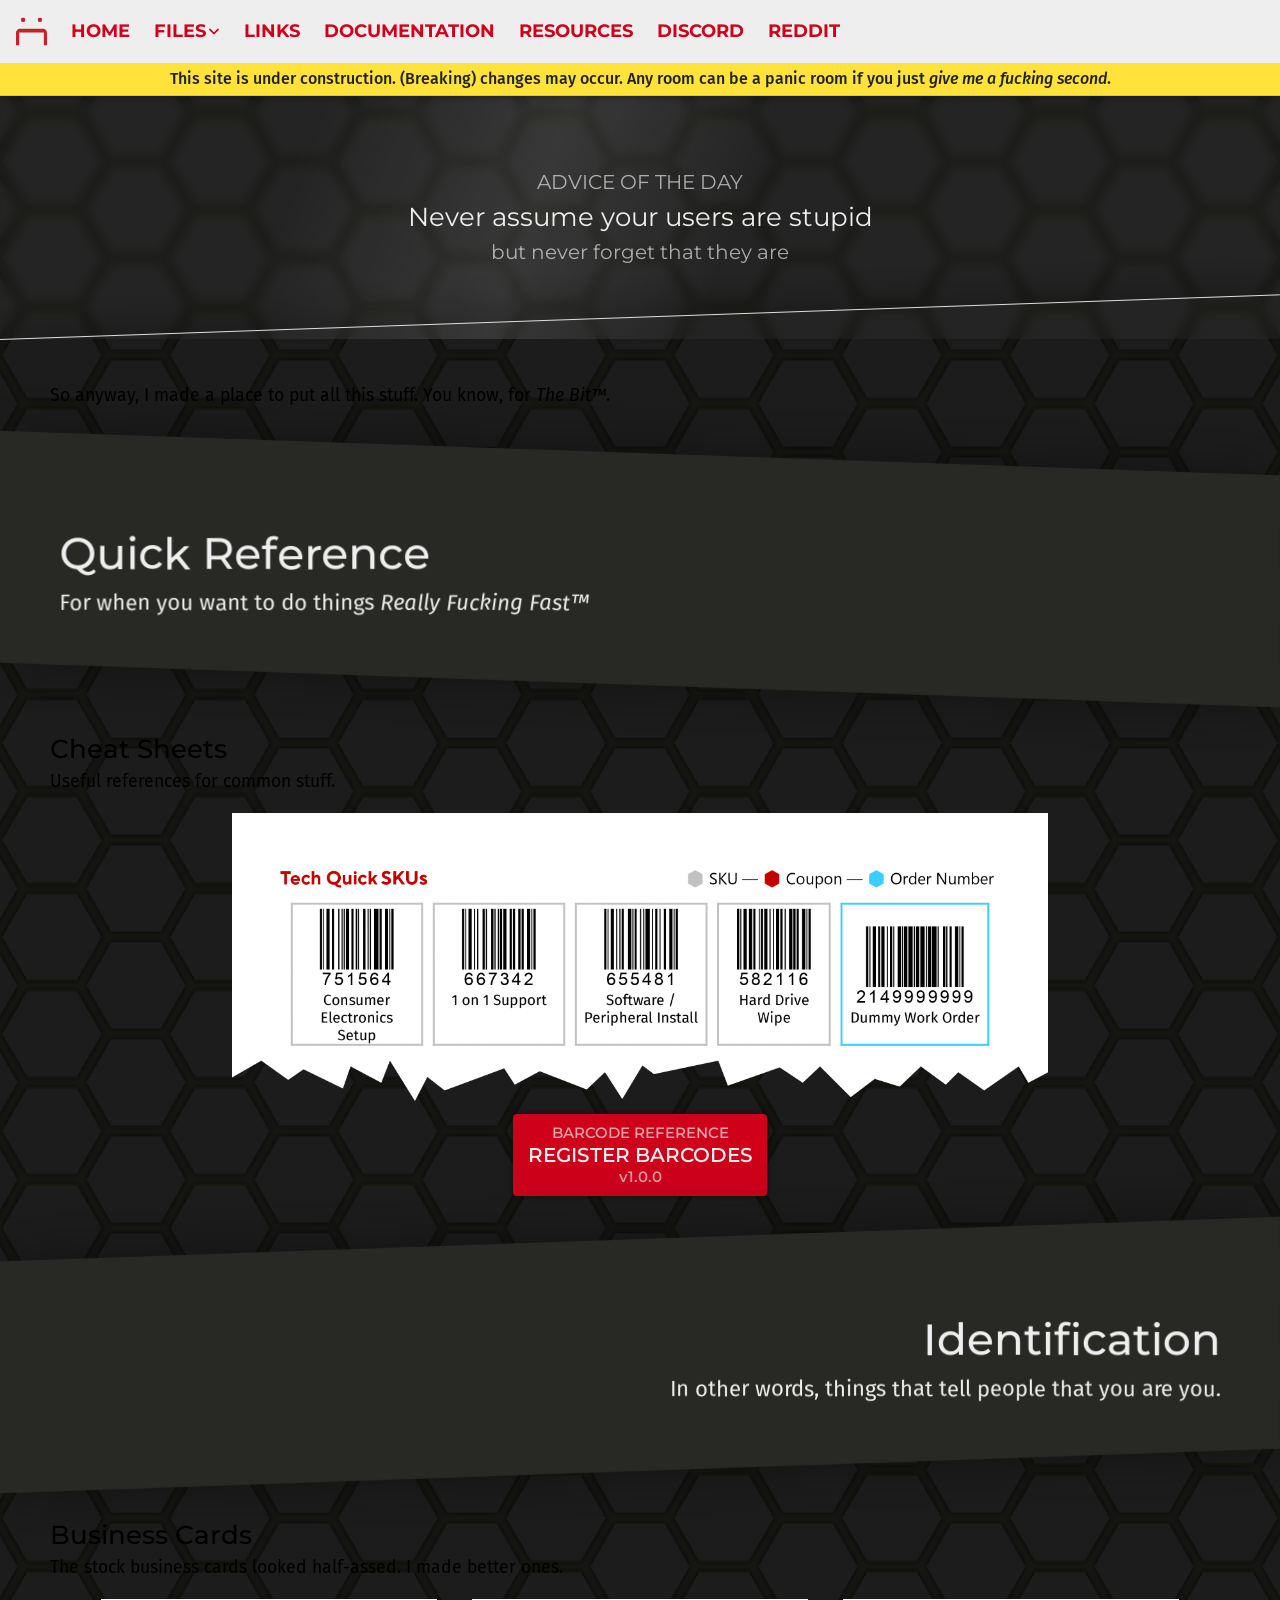
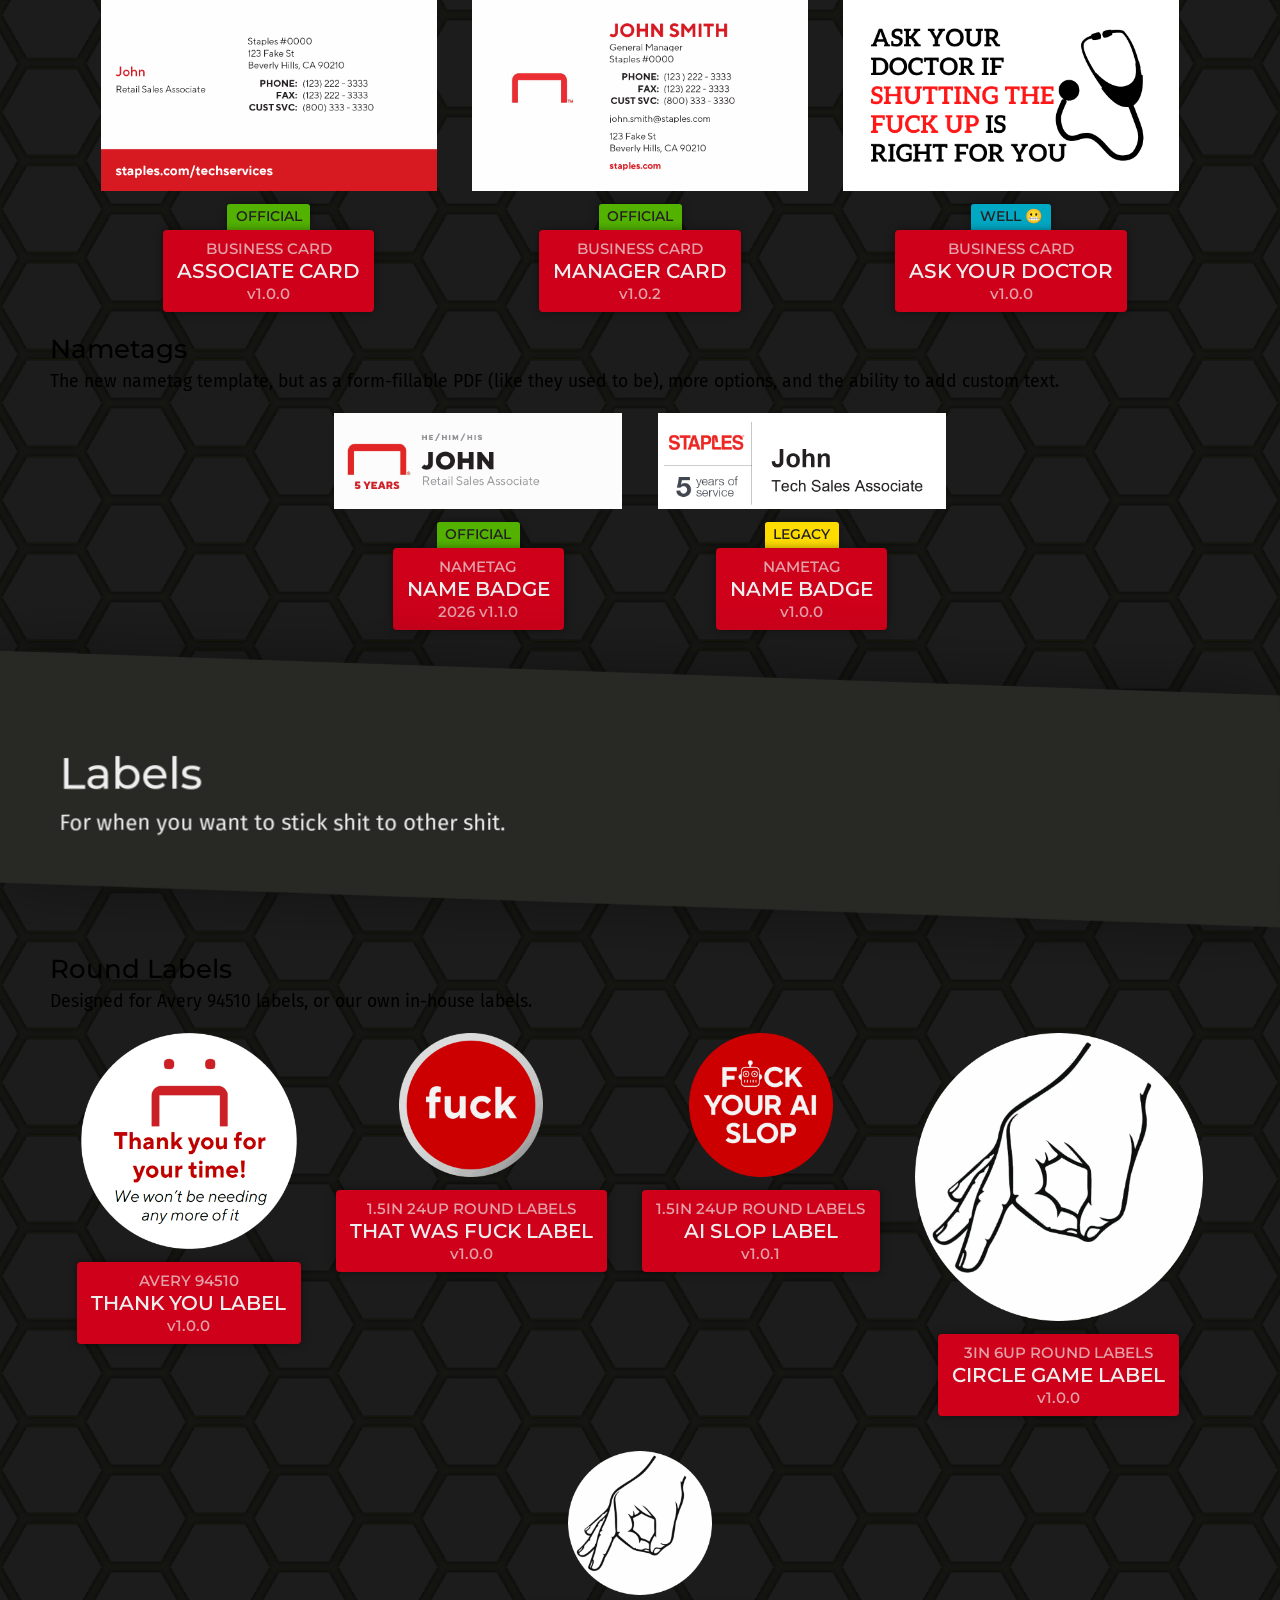
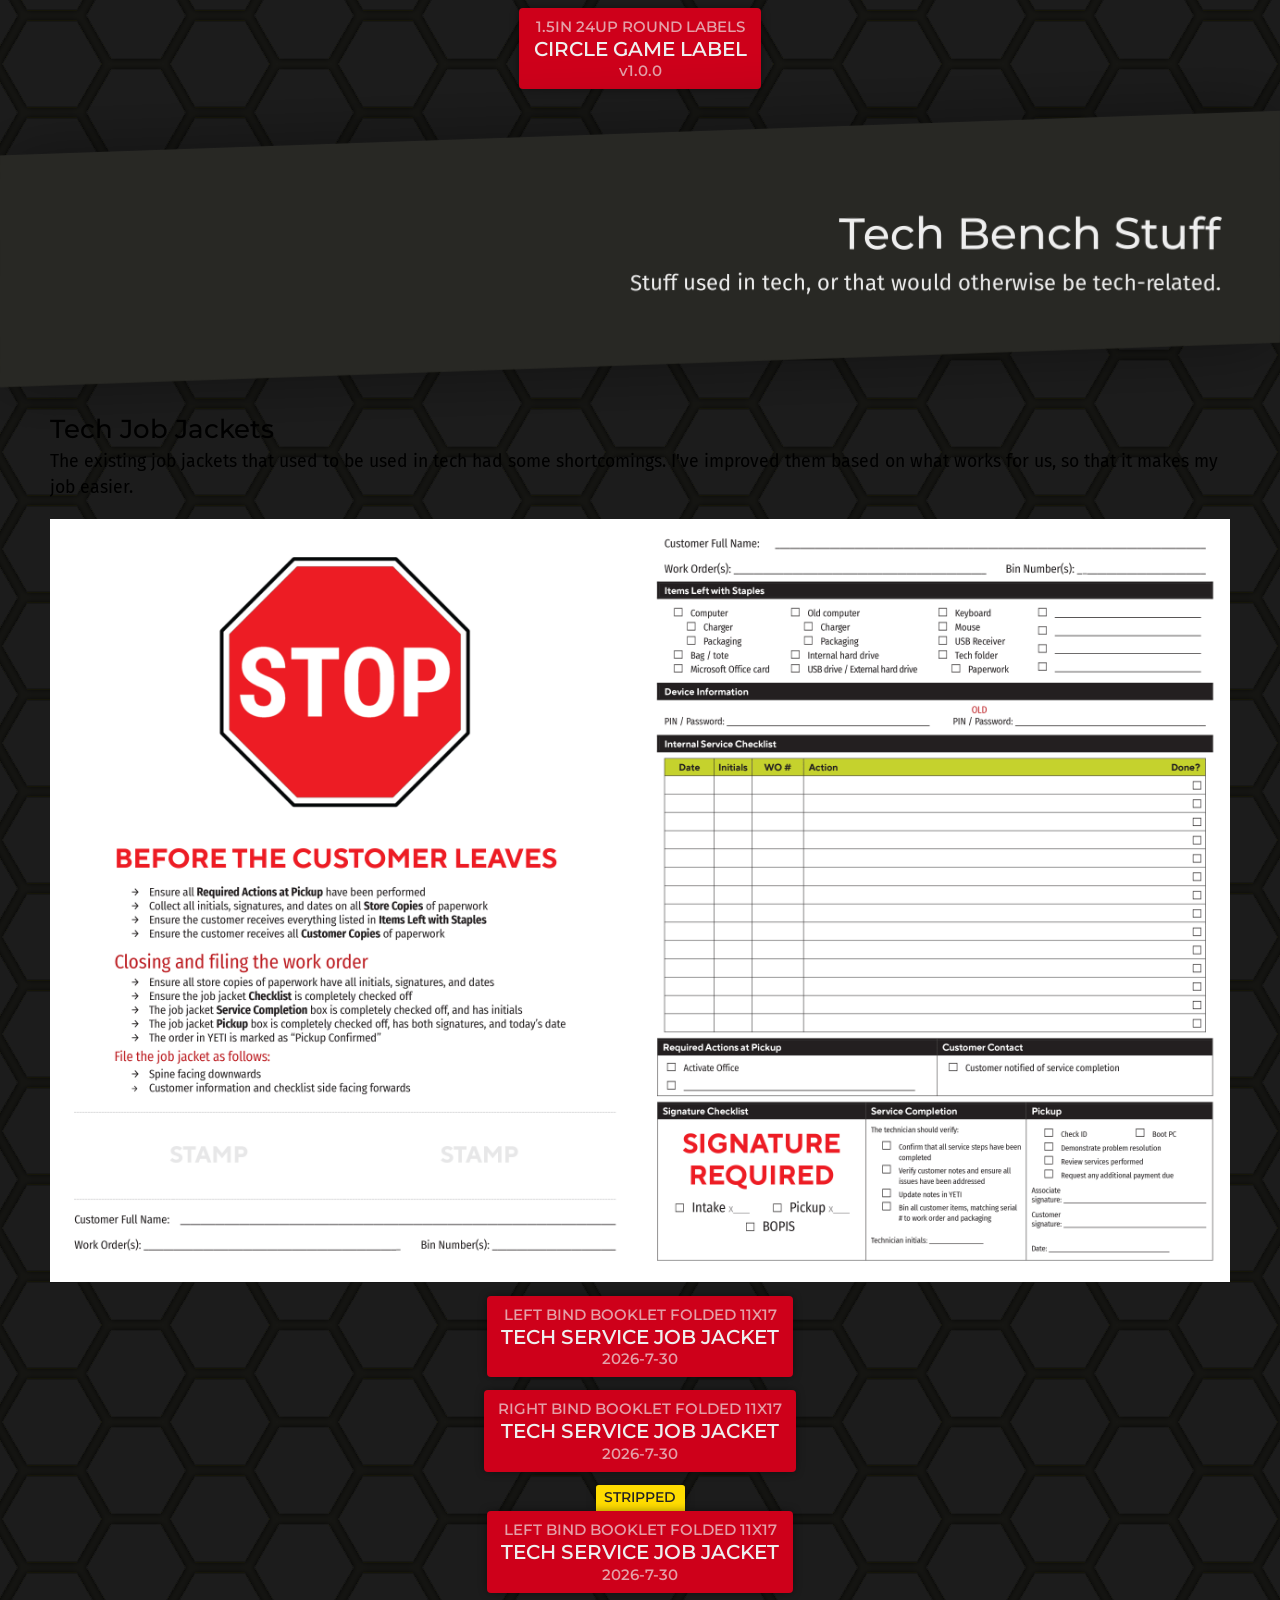
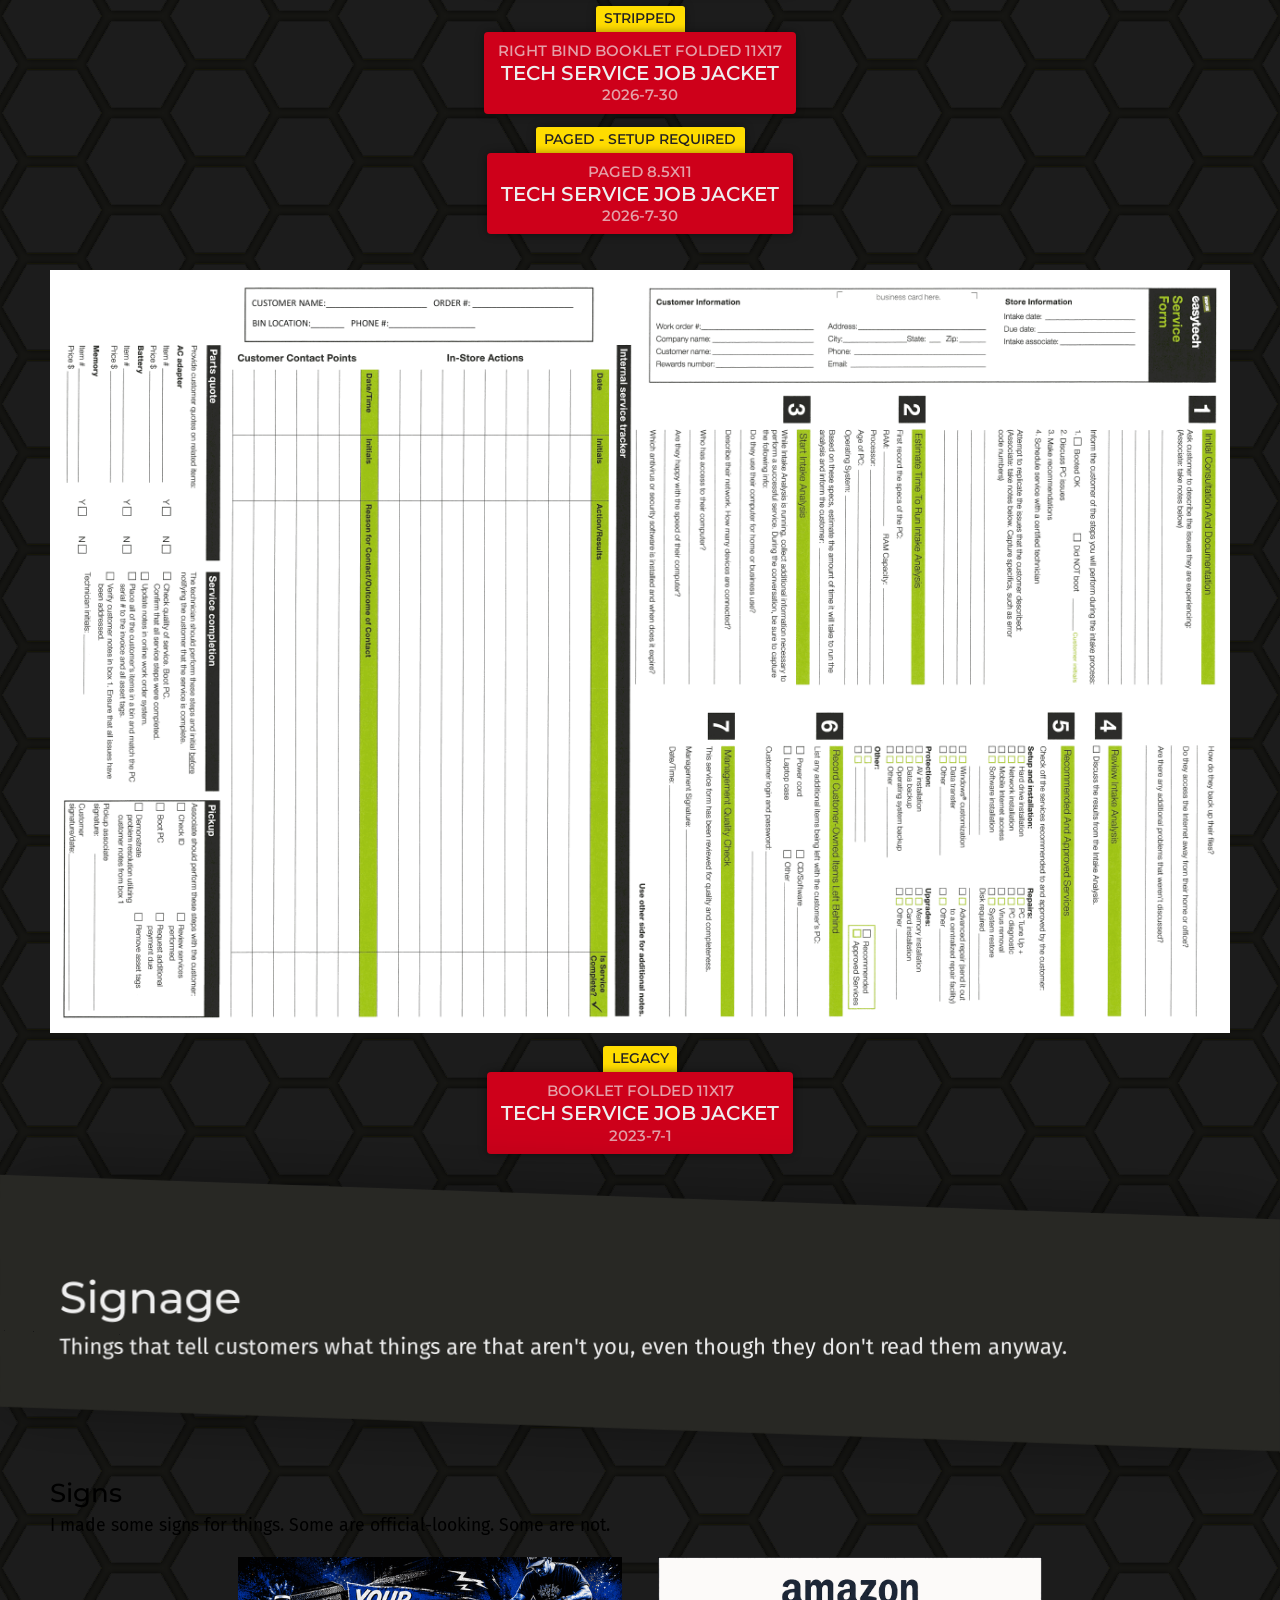
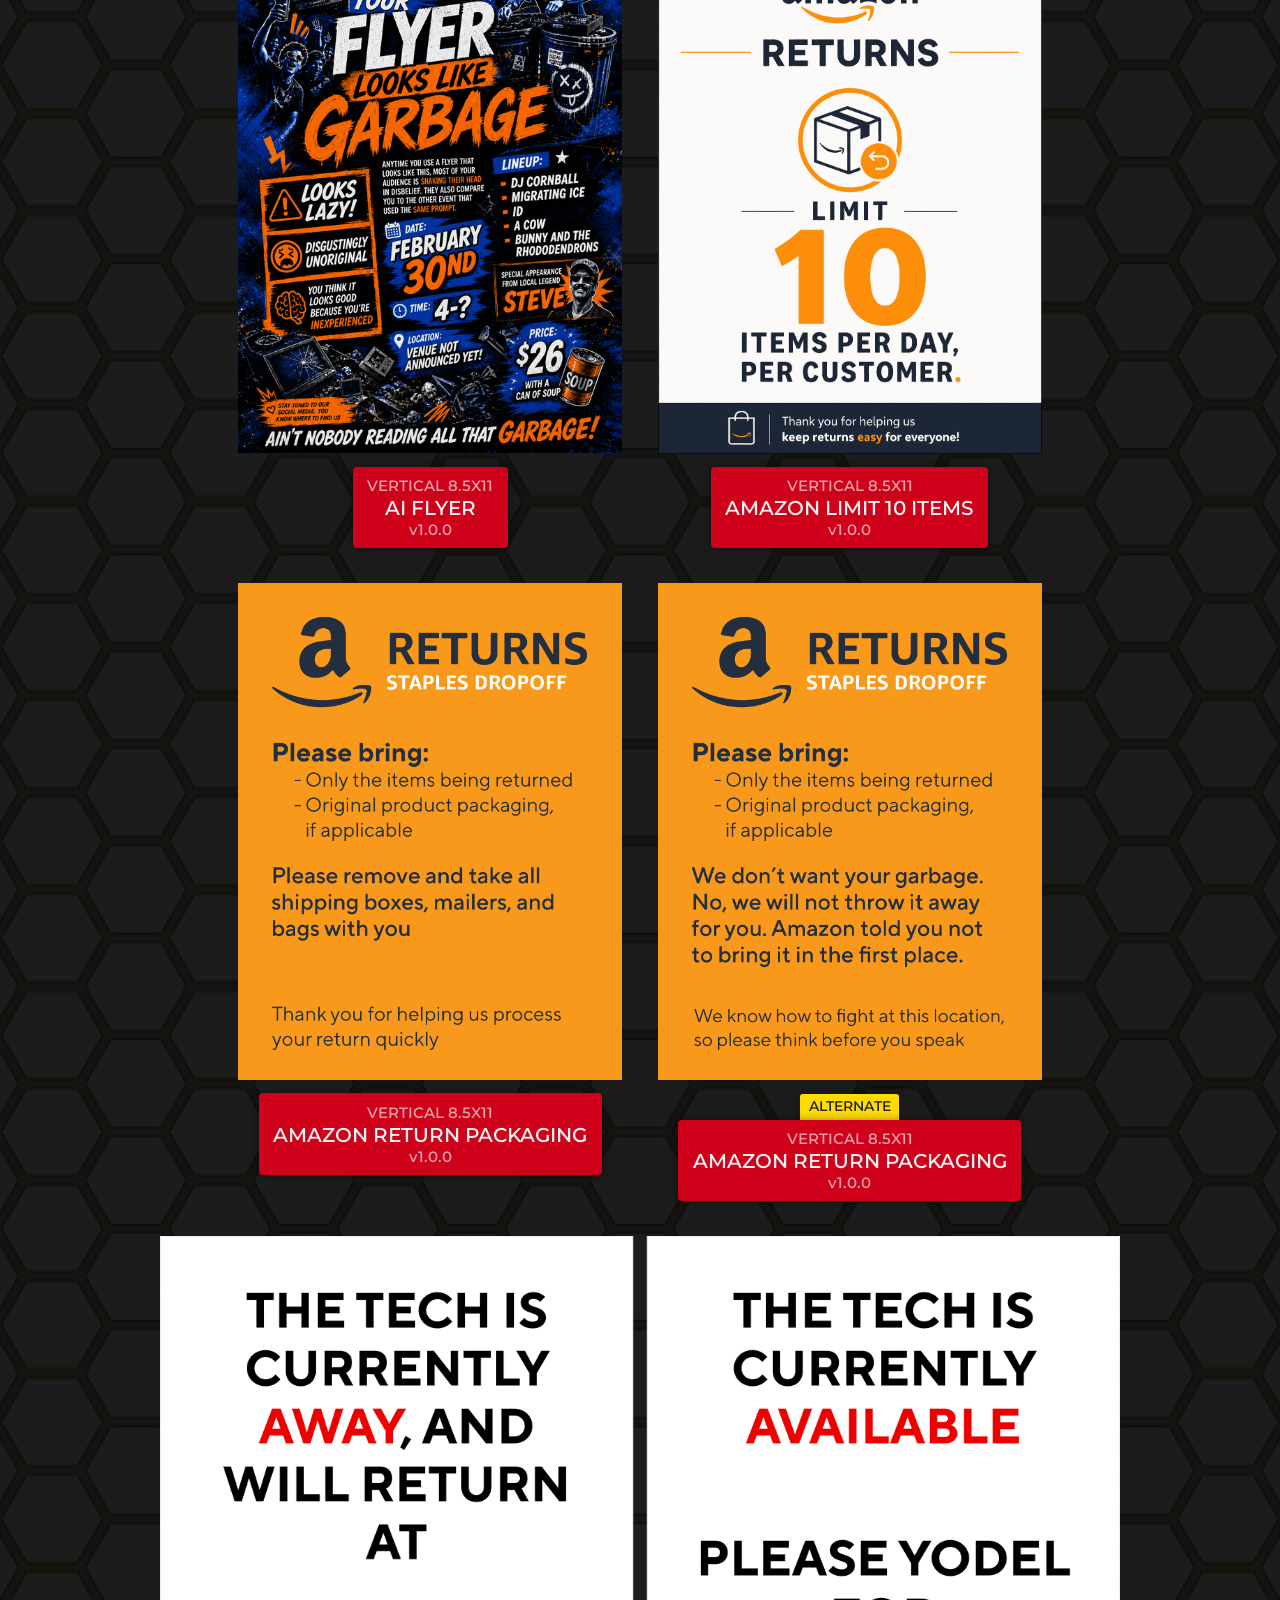
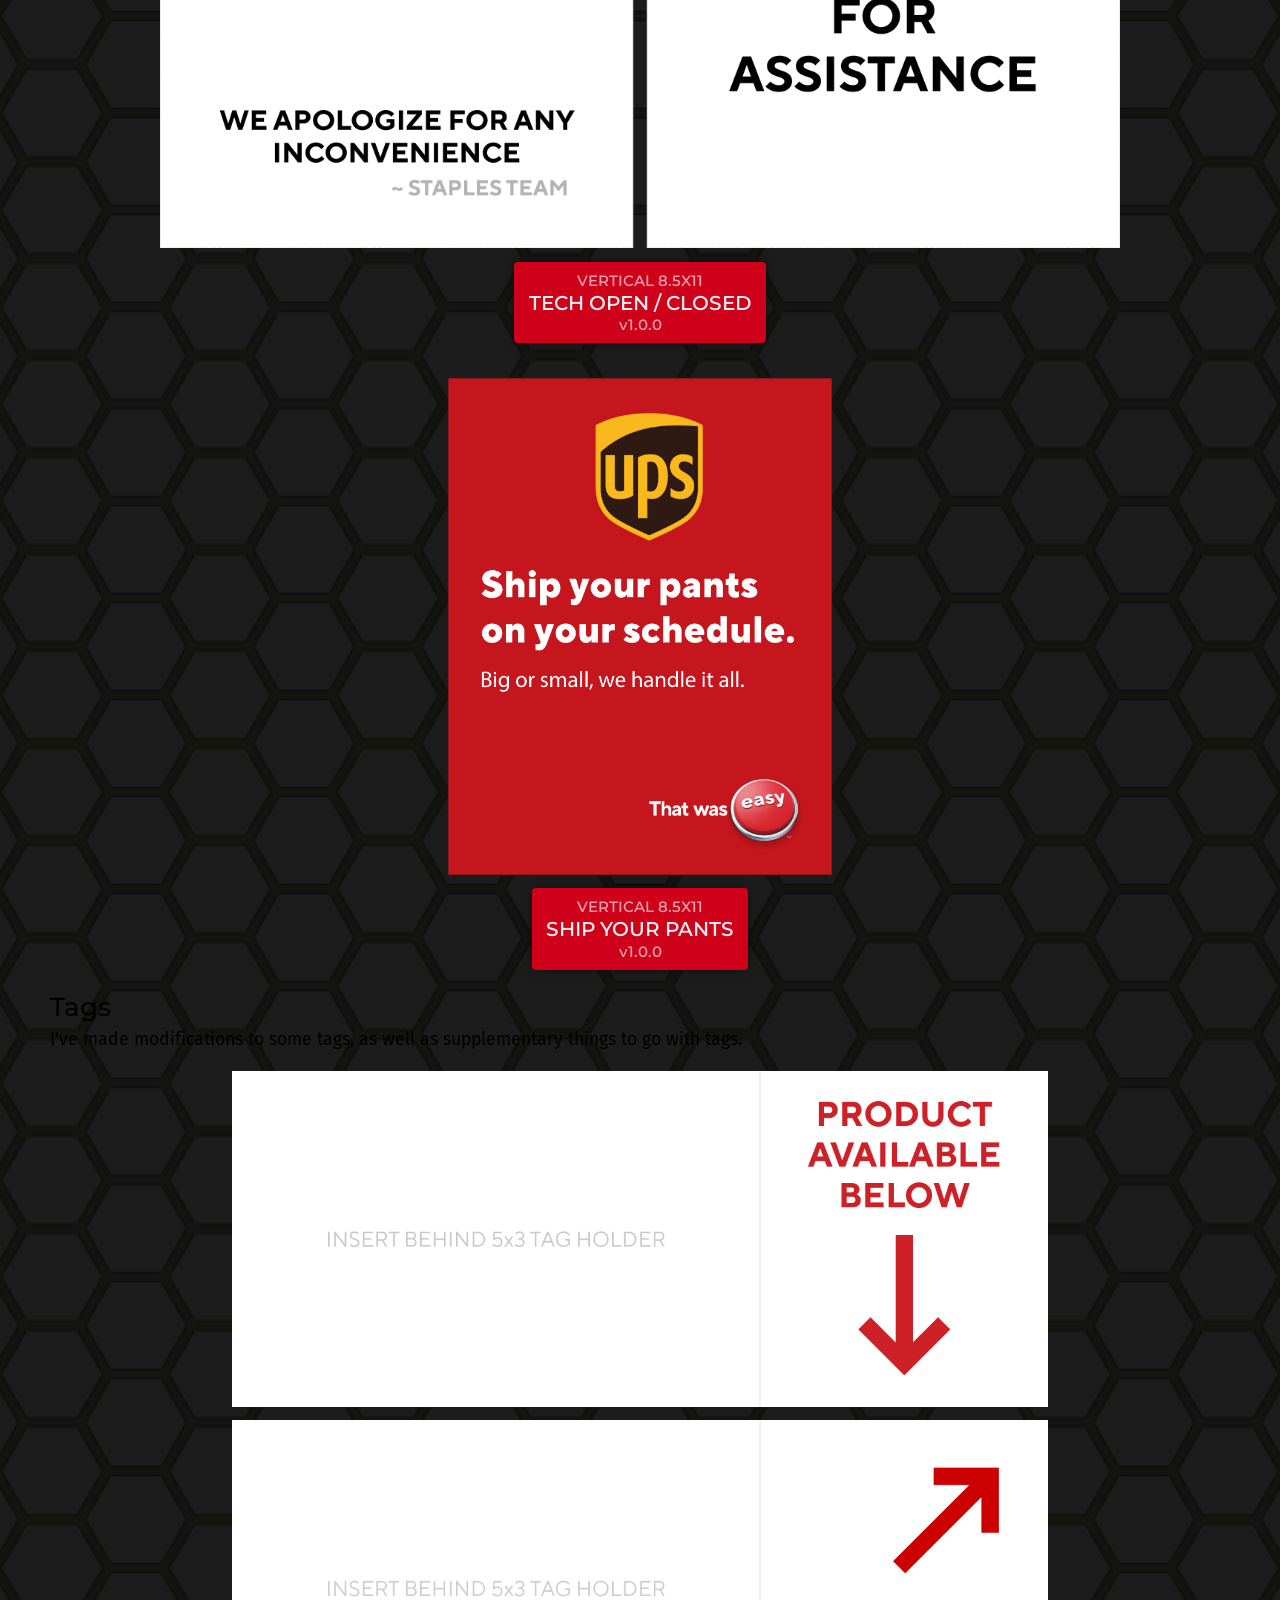
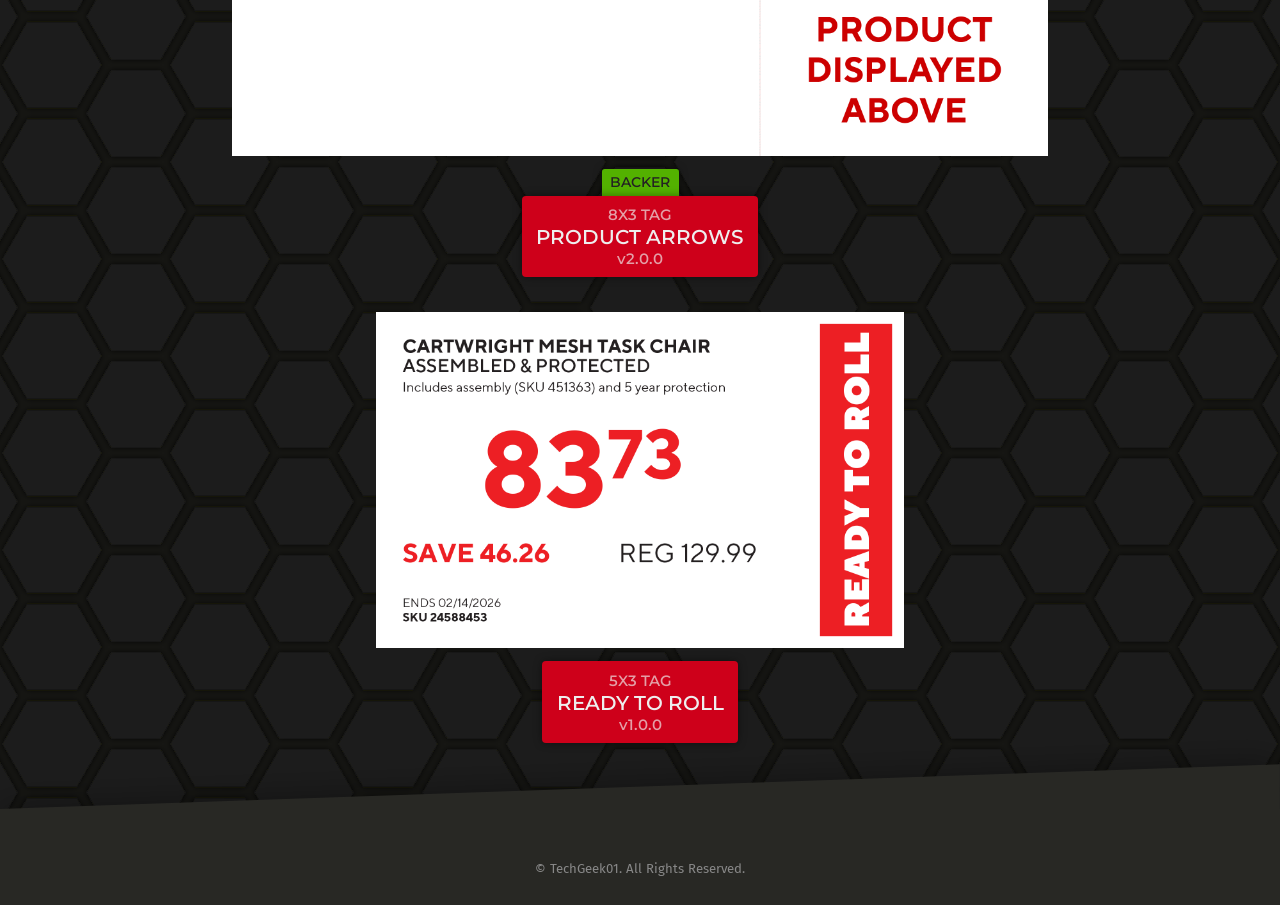
==== commit 7e53ea90: "feat: add stamp area to job jackets" ====
--- a/index.html
+++ b/index.html
@@ -225,12 +225,17 @@
 				<section class="buttons center">
 					<section class="card">
 						<img src="/files/tech/jobjacket_preview.png" alt="Tech services job jacket" />
-						<a class="btn file" href="/files/tech/Tech_Service_Jacket_2026-07-11_Right_Bind.pdf" data-type="Right Bind Booklet Folded 11x17" data-version="2026-7-11" target="_blank">Tech Service Job Jacket</a>
-						<a class="btn file" href="/files/tech/Tech_Service_Jacket_2026-07-11_Stripped_Right_Bind.pdf" data-type="Right Bind Booklet Folded 11x17" data-version="2026-7-11" target="_blank">
+						<a class="btn file" href="/files/tech/Tech_Service_Jacket_2026-07-30_Left_Bind.pdf" data-type="Left Bind Booklet Folded 11x17" data-version="2026-7-30" target="_blank">Tech Service Job Jacket</a>
+						<a class="btn file" href="/files/tech/Tech_Service_Jacket_2026-07-30_Right_Bind.pdf" data-type="Right Bind Booklet Folded 11x17" data-version="2026-7-30" target="_blank">Tech Service Job Jacket</a>
+						<a class="btn file" href="/files/tech/Tech_Service_Jacket_2026-07-30_Stripped_Left_Bind.pdf" data-type="Left Bind Booklet Folded 11x17" data-version="2026-7-30" target="_blank">
 							<div class="tag">Stripped</div>
 							Tech Service Job Jacket
 						</a>
-						<a class="btn file" href="/files/tech/Tech_Service_Jacket_2026-07-11_Paged.pdf" data-type="Paged 8.5x11" data-version="2026-7-11" target="_blank">
+						<a class="btn file" href="/files/tech/Tech_Service_Jacket_2026-07-30_Stripped_Right_Bind.pdf" data-type="Right Bind Booklet Folded 11x17" data-version="2026-7-30" target="_blank">
+							<div class="tag">Stripped</div>
+							Tech Service Job Jacket
+						</a>
+						<a class="btn file" href="/files/tech/Tech_Service_Jacket_2026-07-30_Paged.pdf" data-type="Paged 8.5x11" data-version="2026-7-30" target="_blank">
 							<div class="tag">Paged - Setup Required</div>
 							Tech Service Job Jacket
 						</a>
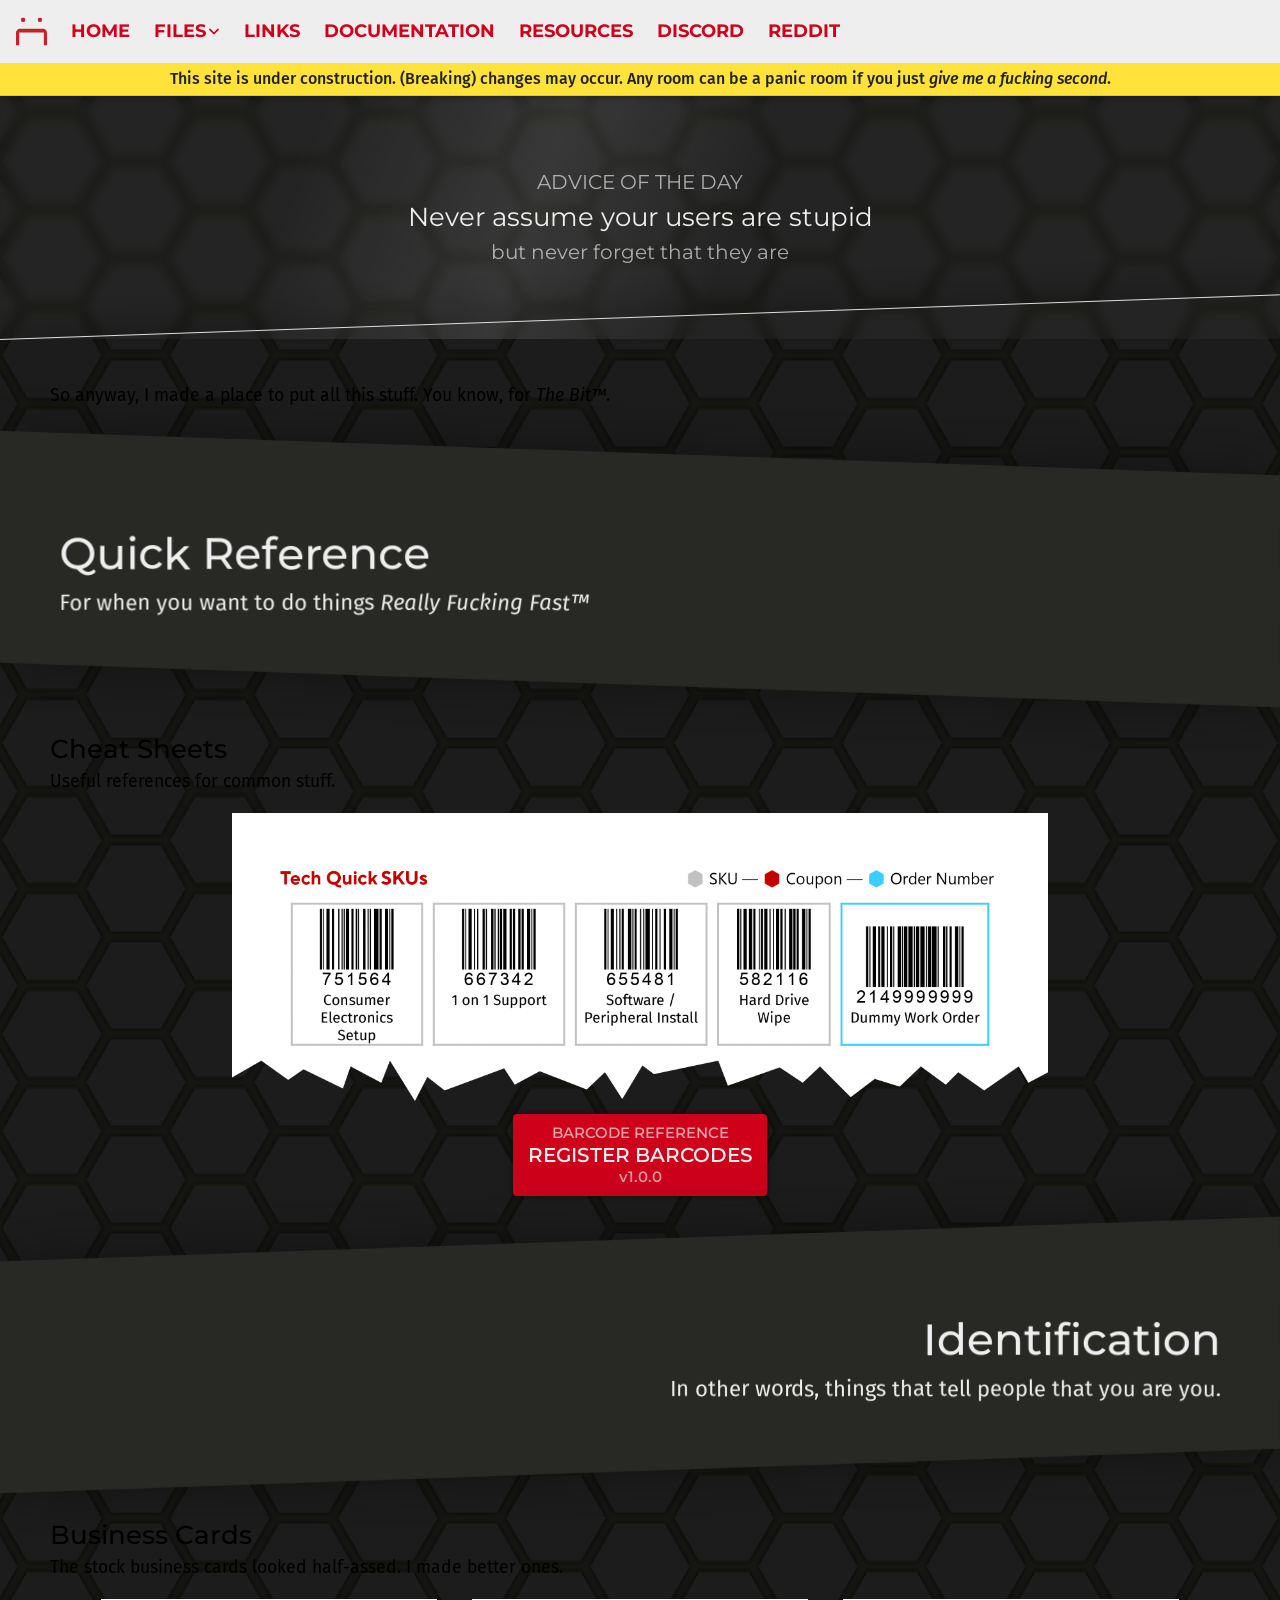
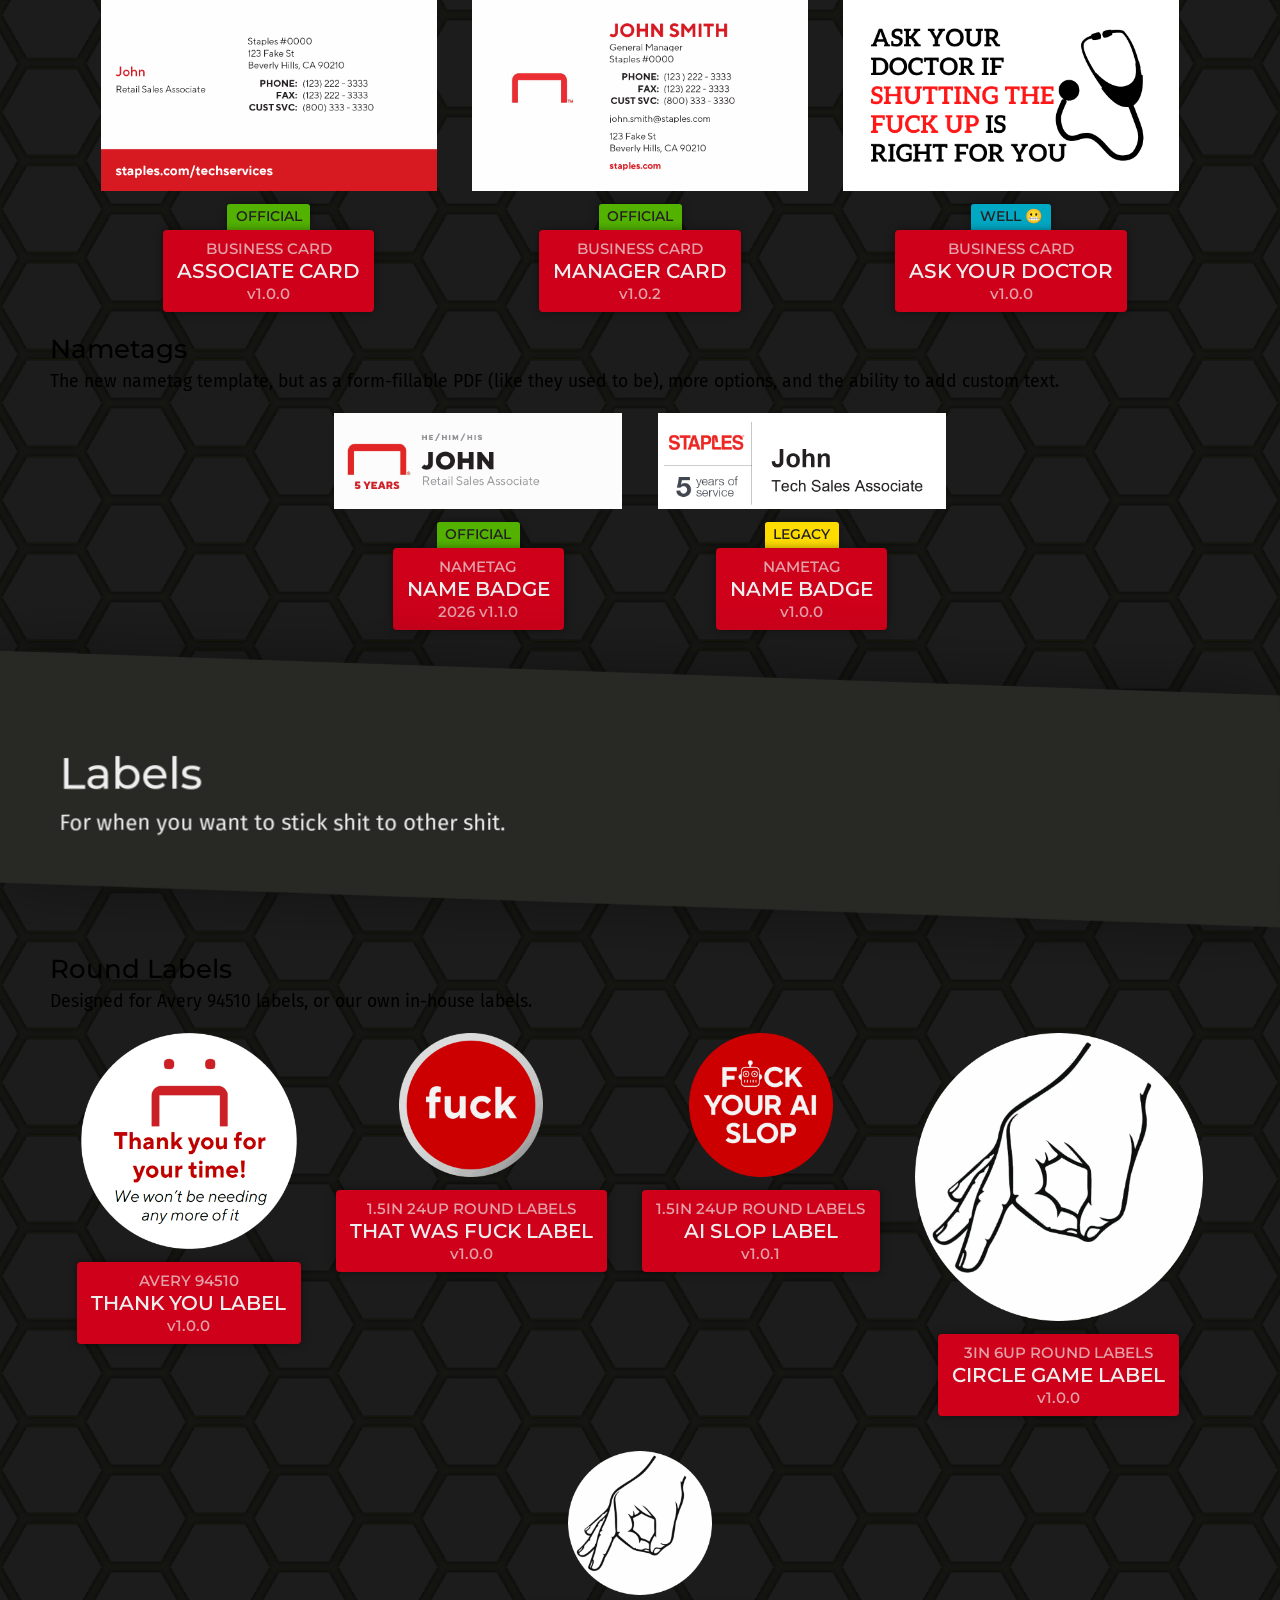
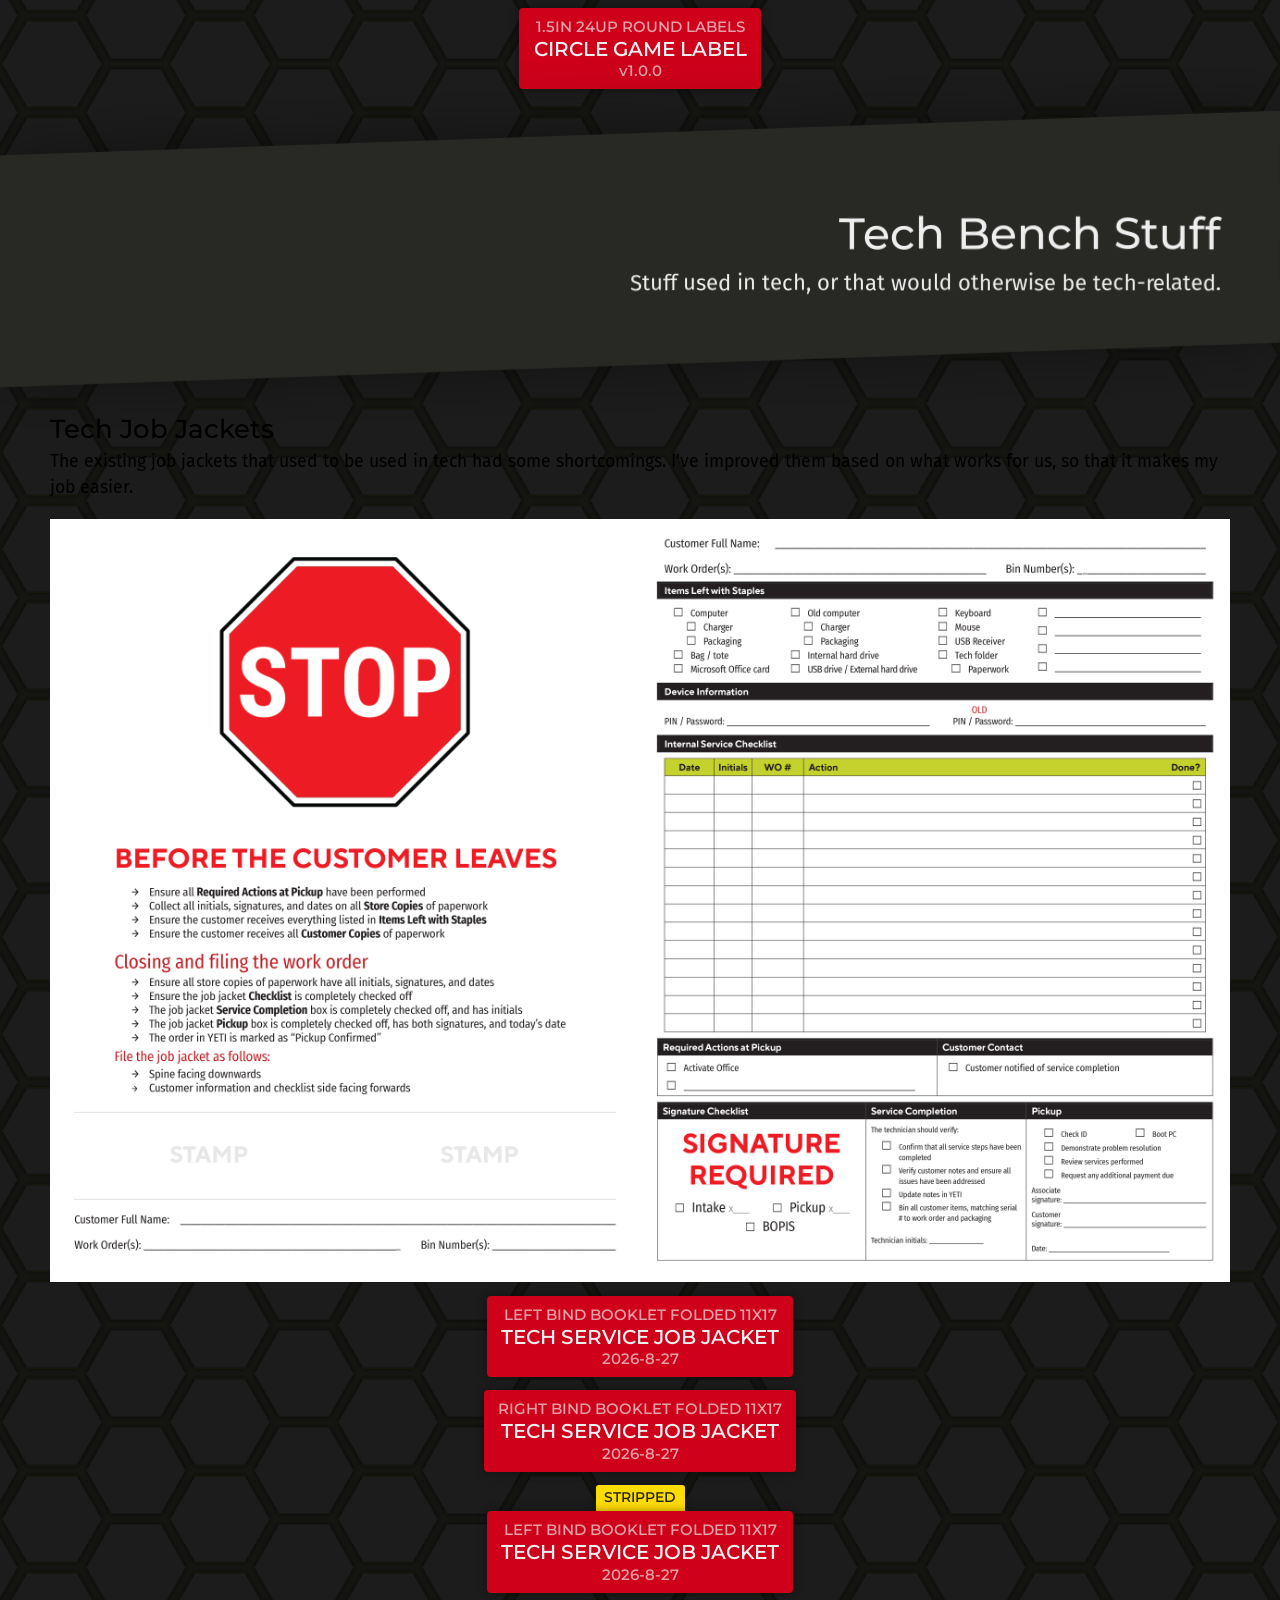
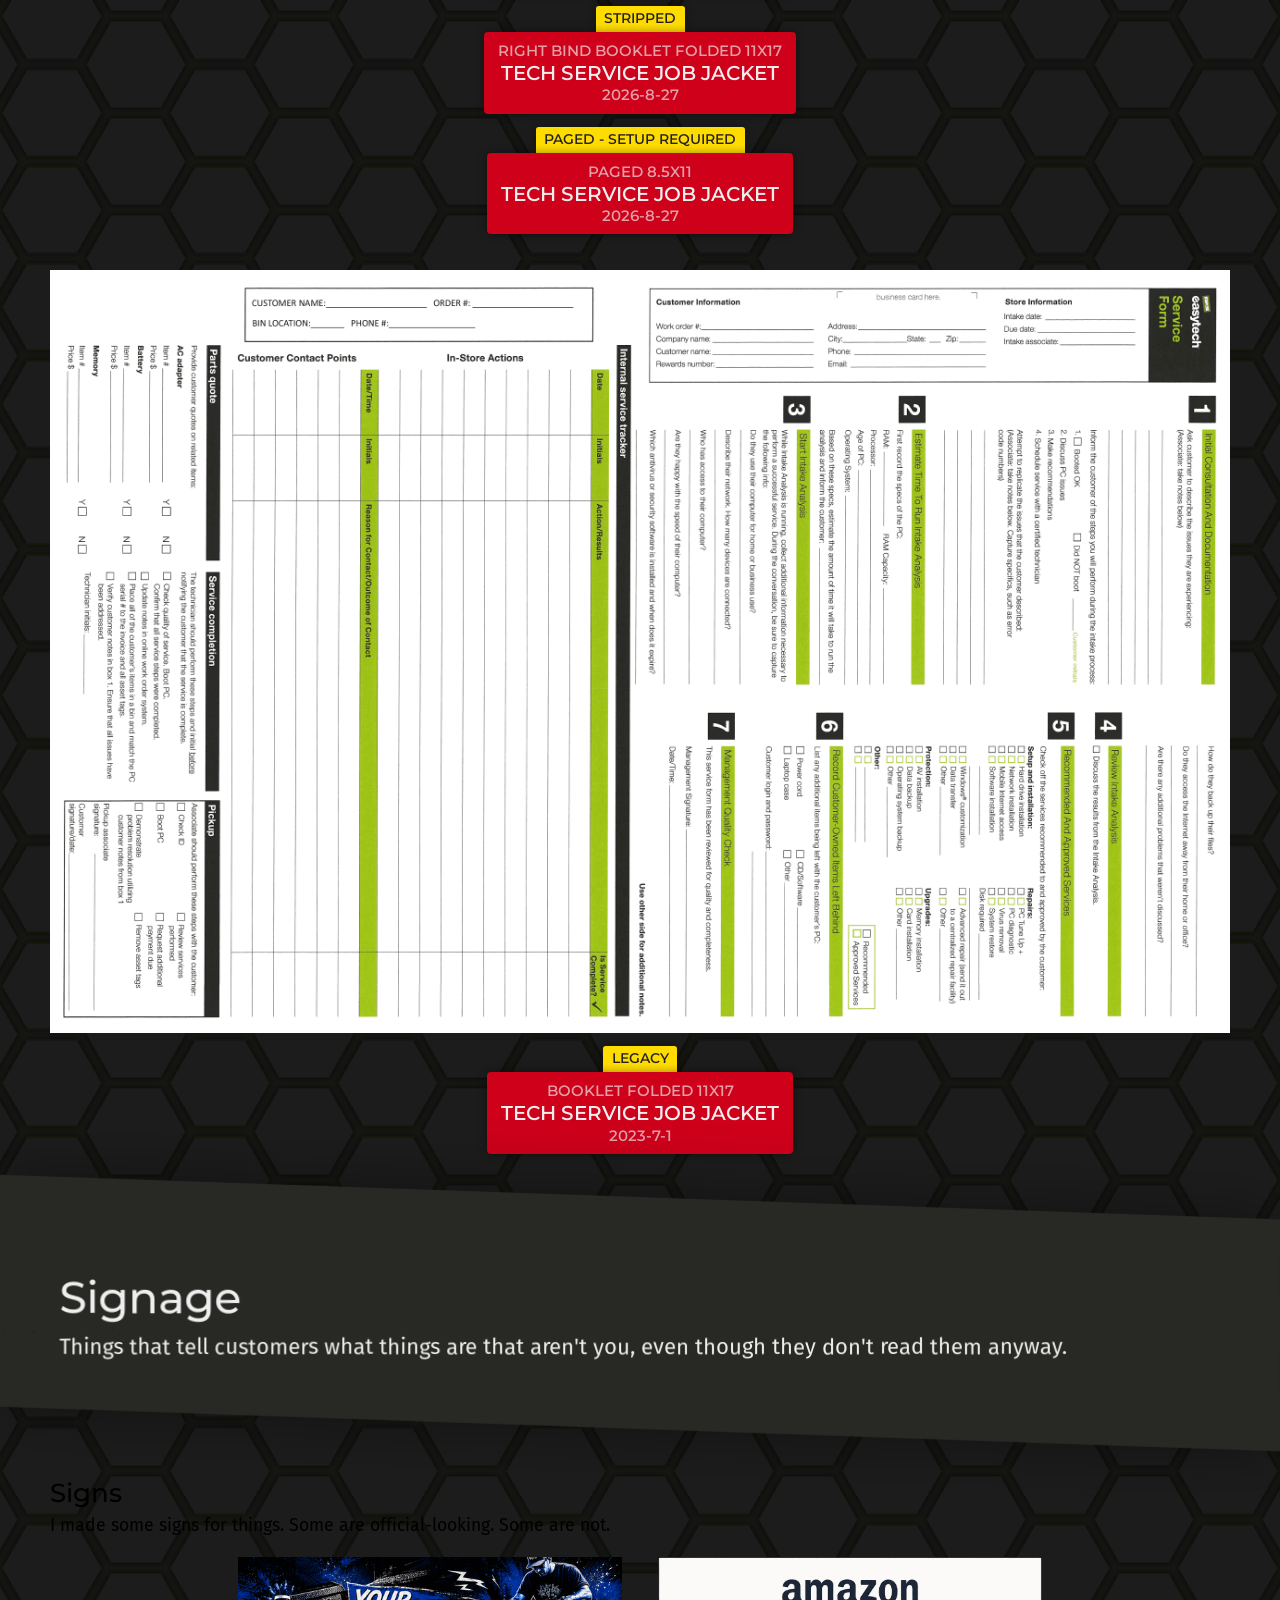
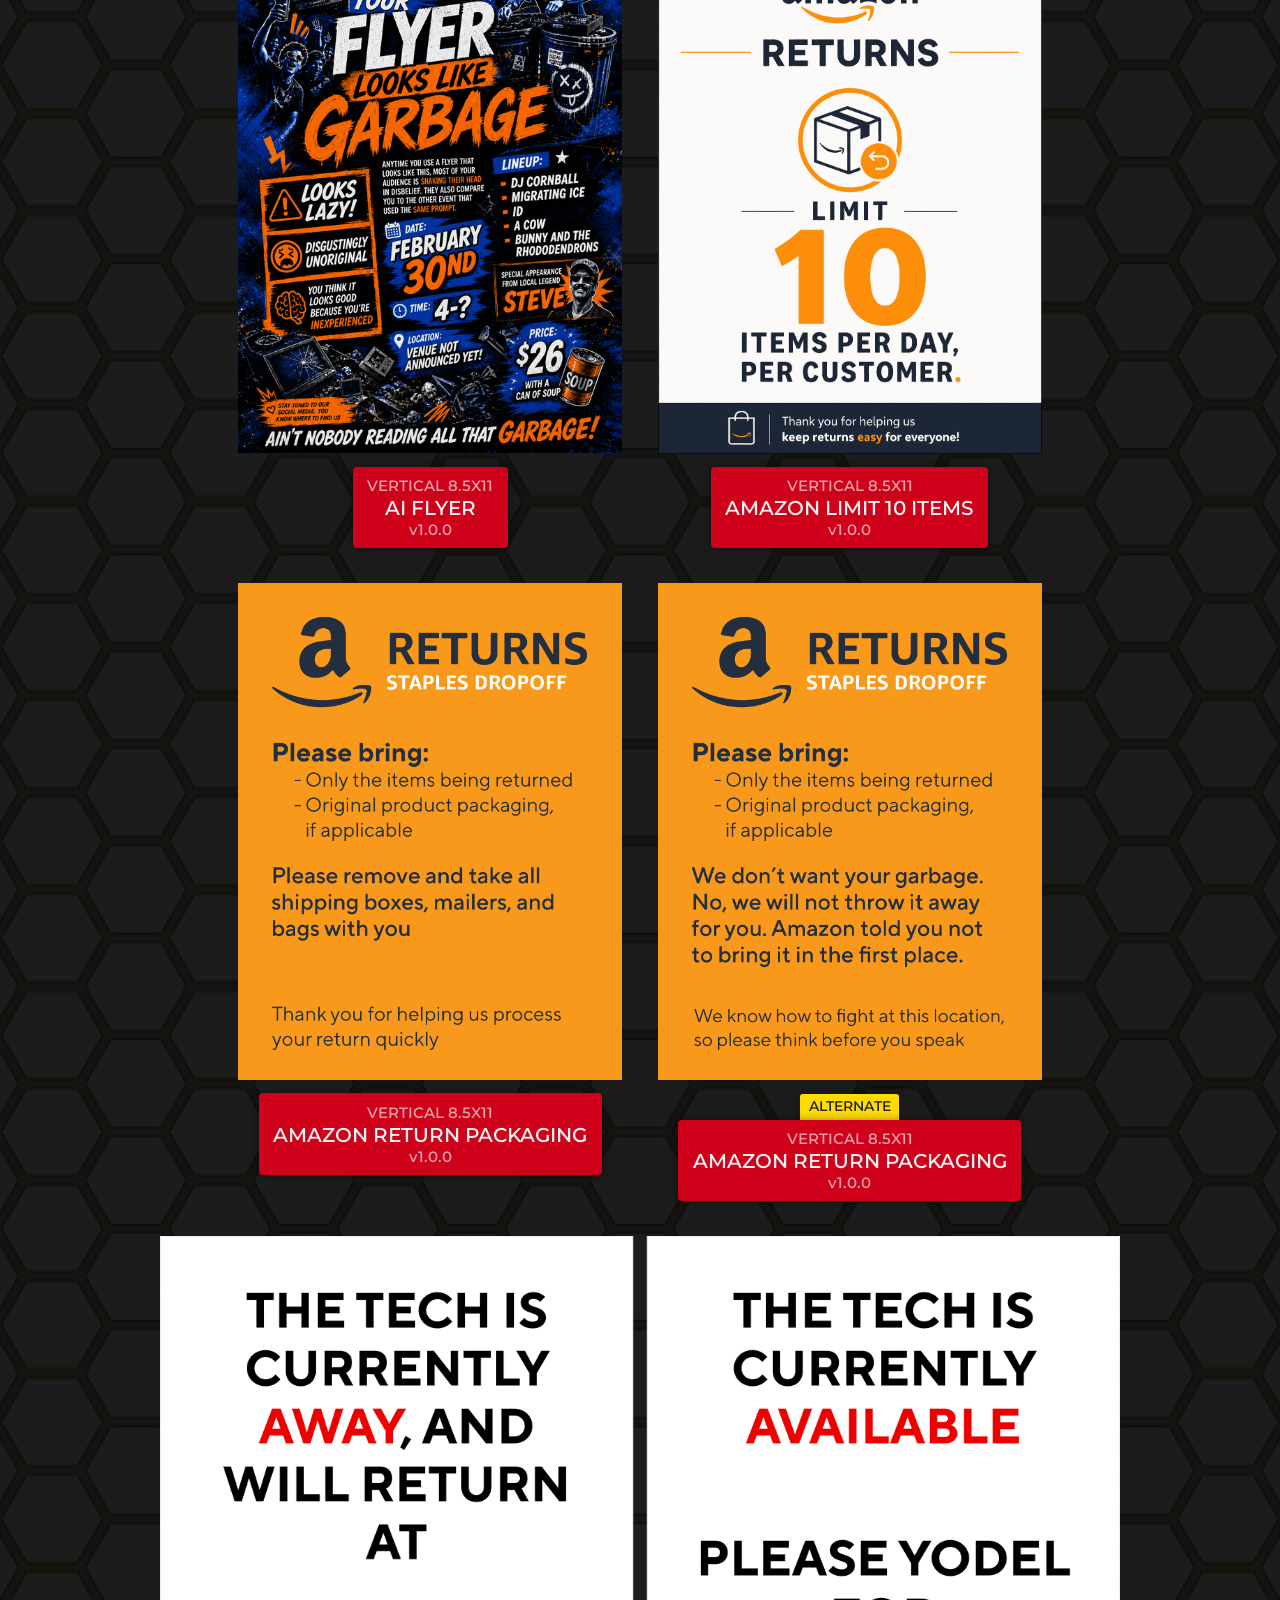
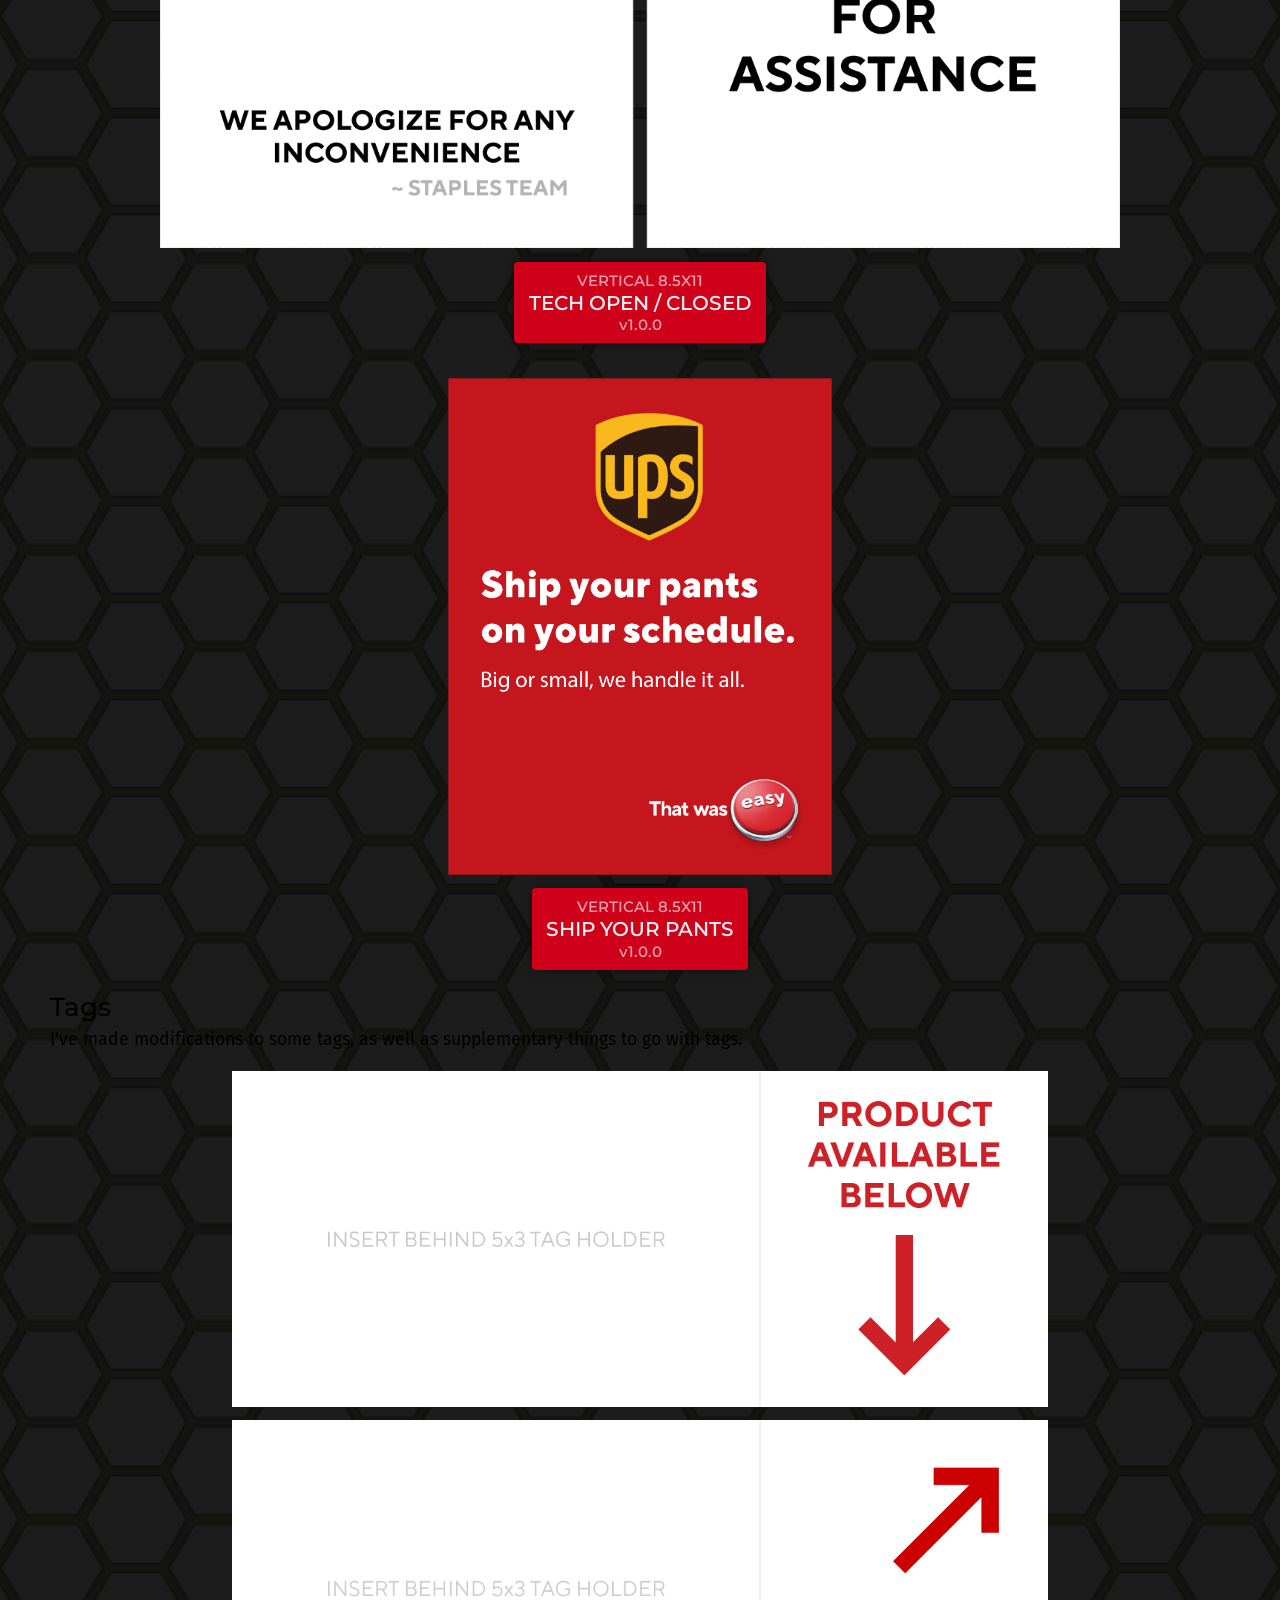
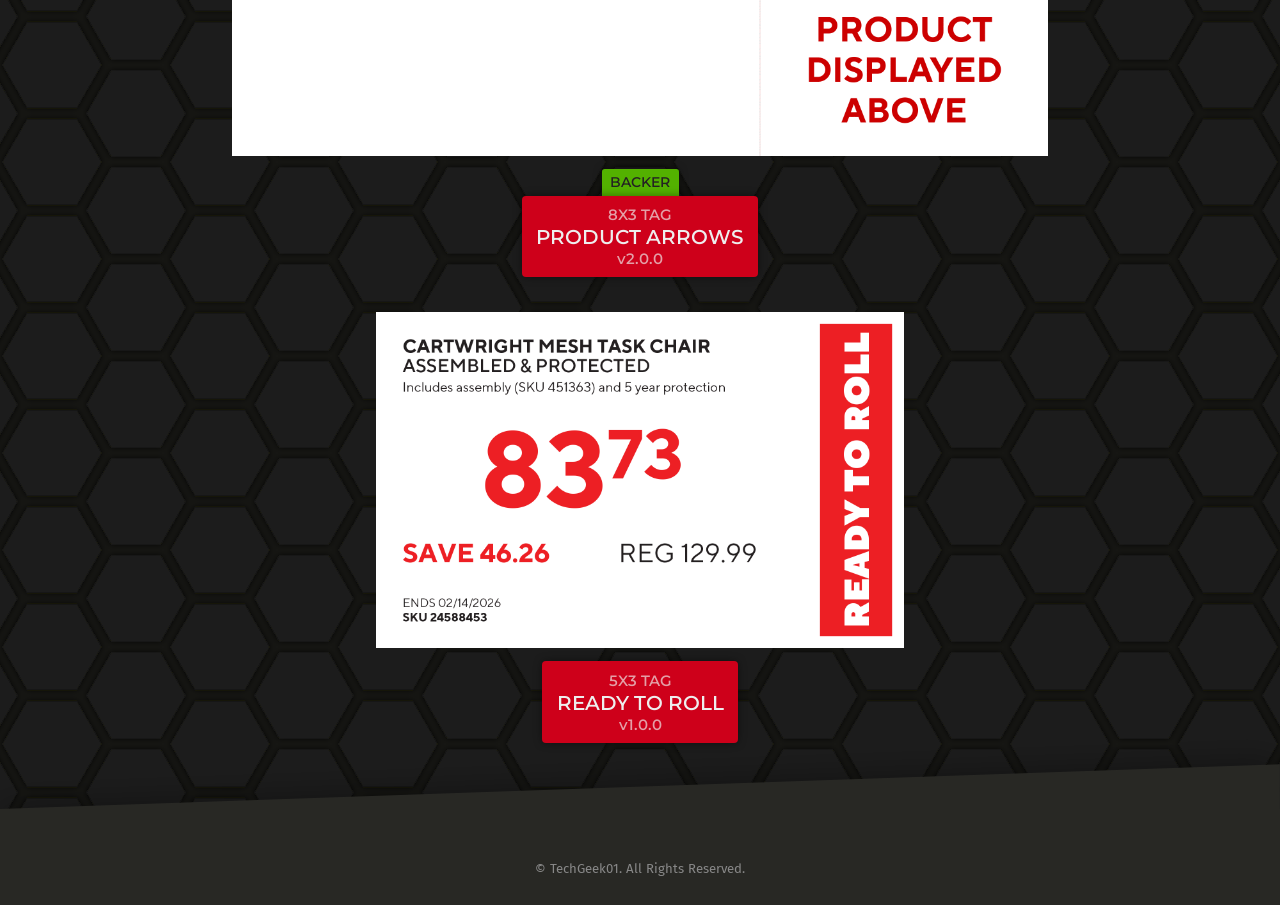
==== commit 0f3fb355: "feat: add warning message to tech job jackets" ====
--- a/index.html
+++ b/index.html
@@ -225,17 +225,17 @@
 				<section class="buttons center">
 					<section class="card">
 						<img src="/files/tech/jobjacket_preview.png" alt="Tech services job jacket" />
-						<a class="btn file" href="/files/tech/Tech_Service_Jacket_2026-07-30_Left_Bind.pdf" data-type="Left Bind Booklet Folded 11x17" data-version="2026-7-30" target="_blank">Tech Service Job Jacket</a>
-						<a class="btn file" href="/files/tech/Tech_Service_Jacket_2026-07-30_Right_Bind.pdf" data-type="Right Bind Booklet Folded 11x17" data-version="2026-7-30" target="_blank">Tech Service Job Jacket</a>
-						<a class="btn file" href="/files/tech/Tech_Service_Jacket_2026-07-30_Stripped_Left_Bind.pdf" data-type="Left Bind Booklet Folded 11x17" data-version="2026-7-30" target="_blank">
+						<a class="btn file" href="/files/tech/Tech_Service_Jacket_2026-08-27_Left_Bind.pdf" data-type="Left Bind Booklet Folded 11x17" data-version="2026-8-27" target="_blank">Tech Service Job Jacket</a>
+						<a class="btn file" href="/files/tech/Tech_Service_Jacket_2026-08-27_Right_Bind.pdf" data-type="Right Bind Booklet Folded 11x17" data-version="2026-8-27" target="_blank">Tech Service Job Jacket</a>
+						<a class="btn file" href="/files/tech/Tech_Service_Jacket_2026-08-27_Stripped_Left_Bind.pdf" data-type="Left Bind Booklet Folded 11x17" data-version="2026-8-27" target="_blank">
 							<div class="tag">Stripped</div>
 							Tech Service Job Jacket
 						</a>
-						<a class="btn file" href="/files/tech/Tech_Service_Jacket_2026-07-30_Stripped_Right_Bind.pdf" data-type="Right Bind Booklet Folded 11x17" data-version="2026-7-30" target="_blank">
+						<a class="btn file" href="/files/tech/Tech_Service_Jacket_2026-08-27_Stripped_Right_Bind.pdf" data-type="Right Bind Booklet Folded 11x17" data-version="2026-8-27" target="_blank">
 							<div class="tag">Stripped</div>
 							Tech Service Job Jacket
 						</a>
-						<a class="btn file" href="/files/tech/Tech_Service_Jacket_2026-07-30_Paged.pdf" data-type="Paged 8.5x11" data-version="2026-7-30" target="_blank">
+						<a class="btn file" href="/files/tech/Tech_Service_Jacket_2026-08-27_Paged.pdf" data-type="Paged 8.5x11" data-version="2026-8-27" target="_blank">
 							<div class="tag">Paged - Setup Required</div>
 							Tech Service Job Jacket
 						</a>
